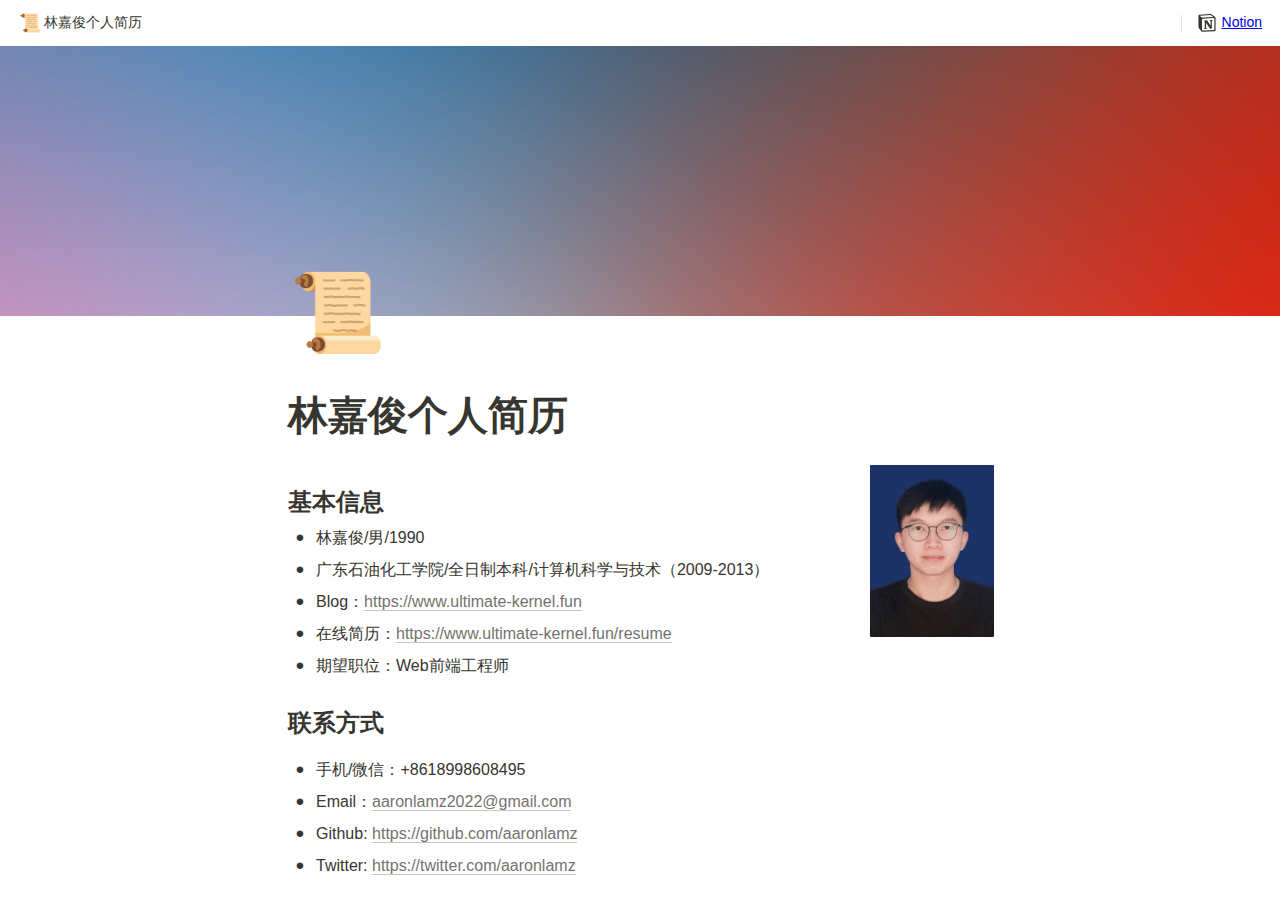
==== src/index.html @ 764b2402 "add notion resume" ====
<html class="notion-html">

<head lang="en">
  <meta charset="utf-8">
  <meta name="viewport"
    content="width=device-width,height=device-height,initial-scale=1,maximum-scale=1,user-scalable=no,viewport-fit=cover">
  <title>林嘉俊个人简历</title>
  <meta name="description"
    content="A new tool that blends your everyday work apps into one. It's the all-in-one workspace for you and your team">
  <script>window.__webStartTime = performance.now()</script>
  <meta name="twitter:card" content="summary_large_image">
  <meta name="twitter:site" content="@NotionHQ">
  <meta name="twitter:title" content="Notion – The all-in-one workspace for your notes, tasks, wikis, and databases.">
  <meta name="twitter:description"
    content="A new tool that blends your everyday work apps into one. It's the all-in-one workspace for you and your team">
  <meta name="twitter:url" content="https://www.notion.so">
  <meta name="twitter:image" content="https://www.notion.so/images/meta/default.png">
  <meta property="og:site_name" content="Notion">
  <meta property="og:type" content="website">
  <meta property="og:url" content="https://www.notion.so">
  <meta property="og:title" content="Notion – The all-in-one workspace for your notes, tasks, wikis, and databases.">
  <meta property="og:description"
    content="A new tool that blends your everyday work apps into one. It's the all-in-one workspace for you and your team">
  <meta property="og:image" content="https://www.notion.so/images/meta/default.png">
  <meta property="og:locale" content="en_US">
  <link rel="shortcut icon" type="image/x-icon"
    href="[data-uri]">
  <link rel="apple-touch-icon" href="/images/logo-ios.png">
  <meta name="apple-mobile-web-app-capable" content="yes">
  <meta name="apple-itunes-app" content="app-id=1232780281">
  <meta name="format-detection" content="telephone=no">
  <meta name="msapplication-tap-highlight" content="no">
  <link href="./asset/style/print.5c792172.css" rel="stylesheet" media="print">
  <!-- <script defer="defer" src="/8059-ad84c727e814ab87d263.js"></script> -->
  <!-- <script defer="defer" src="/app-cf6fb2f12a246e8f688a.js"></script> -->
  <link href="./asset/style/app-3d674b6affab06be6828.css" rel="stylesheet">
  <!-- <script async="" src="https://widget.intercom.io/widget/gpfdrxfd"></script> -->
</head>

<body class="notion-body">
  <script>var parsed, theme = "light", localThemeKey = "theme", themeRecord = localStorage.getItem("theme"); !themeRecord || (parsed = JSON.parse(themeRecord)) && parsed.mode && (theme = parsed.mode), "dark" === theme && document.body.classList.add("dark")</script>
  <style>
    body {
      background: #fff
    }

    body.dark {
      background: #191919
    }

    @keyframes startup-shimmer-animation {
      0% {
        transform: translateX(-100%) translateZ(0)
      }

      100% {
        transform: translateX(100%) translateZ(0)
      }
    }

    @keyframes startup-shimmer-fade-in {
      0% {
        opacity: 0
      }

      100% {
        opacity: 1
      }
    }

    @keyframes startup-spinner-rotate {
      0% {
        transform: rotate(0) translateZ(0)
      }

      100% {
        transform: rotate(360deg) translateZ(0)
      }
    }

    #initial-loading-spinner {
      position: fixed;
      height: 100vh;
      width: 100vw;
      z-index: -1;
      display: none;
      align-items: center;
      justify-content: center;
      opacity: .5
    }

    #initial-loading-spinner svg {
      height: 24px;
      width: 24px;
      animation: startup-spinner-rotate 1s linear infinite;
      transform-origin: center center;
      pointer-events: none
    }

    #skeleton {
      background: #fff;
      position: fixed;
      height: 100vh;
      width: 100vw;
      z-index: -1;
      display: none;
      overflow: hidden
    }

    #initial-loading-spinner.show,
    #skeleton.show {
      display: flex
    }

    body.dark #skeleton {
      background: #191919
    }

    .notion-front-page #skeleton,
    .notion-mobile #skeleton {
      display: none
    }

    #skeleton-sidebar {
      background-color: #fbfbfa;
      box-shadow: inset -1px 0 0 0 rgba(0, 0, 0, .025);
      display: flex;
      width: 240px;
      flex-direction: column;
      padding: 12px 14px;
      overflow: hidden
    }

    body.dark #skeleton-sidebar {
      background-color: #202020;
      box-shadow: inset -1px 0 0 0 rgba(255, 255, 255, .05)
    }

    #skeleton.isElectron #skeleton-sidebar {
      padding-top: 46px
    }

    #skeleton .row {
      display: flex;
      margin-bottom: 8px;
      align-items: center
    }

    #skeleton .row.fadein {
      animation: 1s ease-in 0s 1 normal both running startup-shimmer-fade-in
    }

    #skeleton .chevron {
      width: 12px;
      height: 12px;
      display: block;
      margin-right: 4px;
      fill: rgba(227, 226, 224, .5)
    }

    body.dark #skeleton .chevron {
      fill: #2f2f2f
    }

    .startup-shimmer {
      background: rgba(227, 226, 224, .5);
      overflow: hidden;
      position: relative
    }

    body.dark .startup-shimmer {
      background: #2f2f2f
    }

    .startup-shimmer::before {
      content: "";
      position: absolute;
      height: 100%;
      width: 100%;
      z-index: 1;
      animation: 1s linear infinite startup-shimmer-animation;
      background: linear-gradient(90deg, transparent 0, rgba(255, 255, 255, .4) 50%, transparent 100%)
    }

    body.dark .startup-shimmer::before {
      background: linear-gradient(90deg, transparent 0, rgba(86, 86, 86, .4) 50%, transparent 100%)
    }

    #skeleton .icon {
      width: 20px;
      height: 20px;
      border-radius: 4px
    }

    #skeleton .text {
      height: 10px;
      border-radius: 10px
    }

    #skeleton .draggable {
      -webkit-app-region: drag;
      position: absolute;
      top: 0;
      left: 0;
      width: 100%;
      height: 36px;
      display: none
    }

    #skeleton.isElectron .draggable {
      display: block
    }
  </style>
  <script>(t => {function e(e) {e = t.localStorage && t.localStorage.getItem(e), e = e && JSON.parse(e); if (e && e.value) return e.value} var i = document.getElementById("skeleton"), d = document.getElementById("skeleton-sidebar"), n = document.getElementById("initial-loading-spinner"), o = e("LRU:KeyValueStore2:sidebar"), a = e("LRU:KeyValueStore2:current-user-id"), l = "undefined" != typeof global || t.__isElectron, r = /ReactNative|MobileNative|Android|iPad|iPhone|iPod|Windows Phone/.test(navigator.userAgent); !i || void 0 === a || r || l ? n && n.classList.add("show") : (i.classList.add("show"), d && o && (!1 === o.expanded && d.remove(), 0 < o.width && (d.style.width = String(o.width) + "px")))})(window)</script>
  <style id="scroll-properties"></style>
  <div id="notion-app">
    <div class="notion-app-inner notion-light-theme"
      style="color: rgb(55, 53, 47); fill: currentcolor; line-height: 1.5; font-family: ui-sans-serif, -apple-system, BlinkMacSystemFont, &quot;Segoe UI&quot;, Helvetica, &quot;Apple Color Emoji&quot;, Arial, sans-serif, &quot;Segoe UI Emoji&quot;, &quot;Segoe UI Symbol&quot;; -webkit-font-smoothing: auto; background-color: white;">
      <div style="height: 100%;">
        <div class="notion-cursor-listener"
          style="width: 100vw; height: 100%; position: relative; display: flex; flex: 1 1 0%; background: white; cursor: text;">
          <div class="" style="display: flex; flex-direction: column; width: 100%; overflow: hidden;">
            <header style="max-width: 100vw; z-index: 100; background: white; user-select: none;">
              <div class="notion-topbar"
                style="width: 100%; max-width: 100vw; height: 45px; opacity: 1; transition: opacity 700ms ease 0s, color 700ms ease 0s; position: relative;">
                <div
                  style="display: flex; justify-content: space-between; align-items: center; overflow: hidden; height: 100%; padding-left: 12px; padding-right: 10px;">
                  <div class="notranslate shadow-cursor-breadcrumb"
                    style="display: flex; align-items: center; line-height: 1.2; font-size: 14px; height: 100%; flex-grow: 0; margin-right: 8px; min-width: 0px;">
                    <div role="button" tabindex="0"
                      style="user-select: none; transition: background 20ms ease-in 0s; cursor: pointer; display: inline-flex; align-items: center; flex-shrink: 1; white-space: nowrap; height: 24px; border-radius: 4px; font-size: 14px; line-height: 1.2; min-width: 0px; padding-left: 6px; padding-right: 6px; color: rgb(55, 53, 47);">
                      <div class="notion-record-icon notranslate"
                        style="display: flex; align-items: center; justify-content: center; height: 20px; width: 20px; border-radius: 0.25em; flex-shrink: 0; margin-right: 6px;">
                        <div
                          style="display: flex; align-items: center; justify-content: center; height: 20px; width: 20px;">
                          <div
                            style="height: 18px; width: 18px; font-size: 18px; line-height: 1; margin-left: 0px; color: black;">
                            <span role="img" aria-label="📜"
                              style="font-family: &quot;Apple Color Emoji&quot;, &quot;Segoe UI Emoji&quot;, NotoColorEmoji, &quot;Noto Color Emoji&quot;, &quot;Segoe UI Symbol&quot;, &quot;Android Emoji&quot;, EmojiSymbols; line-height: 1em; white-space: nowrap;">📜</span>
                          </div>
                        </div>
                      </div>
                      <div class="notranslate"
                        style="white-space: nowrap; overflow: hidden; text-overflow: ellipsis; max-width: 240px;">
                        林嘉俊个人简历</div>
                    </div>
                  </div>
                  <div style="flex-grow: 1; flex-shrink: 1;"></div>
                  <!-- <div role="button" tabindex="0"
                    style="user-select: none; transition: background 20ms ease-in 0s; cursor: pointer; display: inline-flex; align-items: center; flex-shrink: 0; white-space: nowrap; height: 28px; border-radius: 4px; font-size: 14px; line-height: 1.2; min-width: 0px; padding-left: 8px; padding-right: 8px; color: rgb(55, 53, 47);">
                    <svg viewBox="0 0 16 16" class="search"
                      style="width: 14px; height: 14px; display: block; fill: inherit; flex-shrink: 0; backface-visibility: hidden; margin-right: 6px;">
                      <path
                        d="M.281 6.438c0-.875.164-1.696.492-2.461a6.484 6.484 0 011.375-2.032A6.237 6.237 0 016.64.078 6.2 6.2 0 019.11.57c.77.328 1.447.787 2.03 1.375a6.374 6.374 0 011.368 2.032c.333.765.5 1.586.5 2.46 0 .688-.107 1.342-.32 1.961a6.28 6.28 0 01-.868 1.696l3.563 3.578c.11.104.19.226.242.367.057.14.086.29.086.445 0 .22-.05.417-.149.594a1.122 1.122 0 01-1 .57c-.156 0-.307-.028-.453-.086a1.058 1.058 0 01-.382-.25l-3.586-3.585c-.5.333-1.047.596-1.641.789a6.089 6.089 0 01-1.86.28 6.237 6.237 0 01-2.468-.491 6.4 6.4 0 01-2.024-1.367A6.509 6.509 0 01.773 8.913a6.256 6.256 0 01-.492-2.476zm1.664 0c0 .65.12 1.26.36 1.828a4.775 4.775 0 001.015 1.5c.433.427.933.763 1.5 1.007a4.548 4.548 0 001.82.368c.652 0 1.261-.123 1.829-.368a4.747 4.747 0 002.508-2.507 4.567 4.567 0 00.367-1.829c0-.645-.123-1.252-.367-1.82a4.776 4.776 0 00-1.016-1.5A4.578 4.578 0 008.469 2.11a4.567 4.567 0 00-1.828-.367c-.646 0-1.253.123-1.82.367a4.667 4.667 0 00-1.5 1.008c-.433.432-.772.932-1.016 1.5a4.633 4.633 0 00-.36 1.82z">
                      </path>
                    </svg>Search</div>
                  <div role="button" tabindex="0"
                    style="user-select: none; transition: background 20ms ease-in 0s; cursor: pointer; display: inline-flex; align-items: center; flex-shrink: 0; white-space: nowrap; height: 28px; border-radius: 4px; font-size: 14px; line-height: 1.2; min-width: 0px; padding-left: 8px; padding-right: 8px; color: rgb(55, 53, 47);">
                    Duplicate</div> -->
                  <!-- <div role="button" tabindex="0" aria-label="More actions"
                    style="user-select: none; transition: background 20ms ease-in 0s; cursor: pointer; display: flex; align-items: center; justify-content: center; width: 32px; height: 28px; border-radius: 3px;">
                    <svg viewBox="0 0 13 3" class="dots"
                      style="width: 18px; height: 18px; display: block; fill: inherit; flex-shrink: 0; backface-visibility: hidden;">
                      <g>
                        <path d="M3,1.5A1.5,1.5,0,1,1,1.5,0,1.5,1.5,0,0,1,3,1.5Z"></path>
                        <path d="M8,1.5A1.5,1.5,0,1,1,6.5,0,1.5,1.5,0,0,1,8,1.5Z"></path>
                        <path d="M13,1.5A1.5,1.5,0,1,1,11.5,0,1.5,1.5,0,0,1,13,1.5Z"></path>
                      </g>
                    </svg></div> -->
                  <div
                    style="flex: 0 0 auto; width: 1px; height: 16px; margin-left: 8px; margin-right: 8px; background: rgba(55, 53, 47, 0.16);">
                  </div>
                  <div role="button" tabindex="0"
                    style="user-select: none; transition: background 20ms ease-in 0s; cursor: pointer; display: inline-flex; align-items: center; flex-shrink: 0; white-space: nowrap; height: 28px; border-radius: 4px; font-size: 14px; line-height: 1.2; min-width: 0px; padding-left: 8px; padding-right: 8px; color: rgb(55, 53, 47);">
                    <svg viewBox="0 0 120 126" class="notionLogo"
                      style="width: 18px; height: 18px; display: block; fill: inherit; flex-shrink: 0; backface-visibility: hidden; margin-right: 6px;">
                      <path
                        d="M 20.6927 21.9315C 24.5836 25.0924 26.0432 24.8512 33.3492 24.3638L 102.228 20.2279C 103.689 20.2279 102.474 18.7705 101.987 18.5283L 90.5477 10.2586C 88.3558 8.55699 85.4356 6.60818 79.8387 7.09563L 13.1433 11.9602C 10.711 12.2014 10.2251 13.4175 11.1939 14.3924L 20.6927 21.9315ZM 24.8281 37.9835L 24.8281 110.456C 24.8281 114.351 26.7745 115.808 31.1553 115.567L 106.853 111.187C 111.236 110.946 111.724 108.267 111.724 105.103L 111.724 33.1169C 111.724 29.958 110.509 28.2544 107.826 28.4976L 28.721 33.1169C 25.8018 33.3622 24.8281 34.8225 24.8281 37.9835ZM 99.5567 41.8711C 100.042 44.0622 99.5567 46.2512 97.3618 46.4974L 93.7143 47.2241L 93.7143 100.728C 90.5477 102.43 87.6275 103.403 85.1942 103.403C 81.2983 103.403 80.3226 102.186 77.4044 98.54L 53.5471 61.087L 53.5471 97.3239L 61.0964 99.0275C 61.0964 99.0275 61.0964 103.403 55.0057 103.403L 38.2148 104.377C 37.727 103.403 38.2148 100.973 39.9179 100.486L 44.2996 99.2717L 44.2996 51.36L 38.2158 50.8725C 37.728 48.6815 38.9431 45.5225 42.3532 45.2773L 60.3661 44.0631L 85.1942 82.0036L 85.1942 48.4402L 78.864 47.7136C 78.3781 45.0351 80.3226 43.0902 82.7569 42.849L 99.5567 41.8711ZM 7.5434 5.39404L 76.9175 0.285276C 85.4366 -0.445402 87.6285 0.0440428 92.983 3.93368L 115.128 19.4982C 118.782 22.1747 120 22.9034 120 25.8211L 120 111.187C 120 116.537 118.051 119.701 111.237 120.185L 30.6734 125.05C 25.5584 125.294 23.124 124.565 20.4453 121.158L 4.13735 99.9994C 1.21516 96.1048 0 93.191 0 89.7819L 0 13.903C 0 9.5279 1.94945 5.8785 7.5434 5.39404Z">
                      </path>
                    </svg>
                    <a href="https://www.notion.so/" target="_blank"> Notion</a>
                  </div>
                </div>
              </div>
              <div style="width: calc(100% - 0px); user-select: none;"></div>
            </header>
            <main class="notion-frame"
              style="flex-grow: 0; flex-shrink: 1; display: flex; flex-direction: column; background: white; z-index: 1; height: calc(100vh - 45px); max-height: 100%; position: relative; width:100%; max-width: 1440px; transition-property: width; transition-duration: 270ms; transition-timing-function: ease;">
              <div class="notion-scroller vertical"
                style="display: flex; flex-direction: column; z-index: 1; flex-grow: 1; position: relative; align-items: center; margin-right: 0px; margin-bottom: 0px; overflow: hidden auto;">
                <div style="position: absolute; top: 0px; left: 0px;">
                  <div></div>
                </div>
                <div class="whenContentEditable" data-content-editable-root="true"
                  style="caret-color: rgb(55, 53, 47); width: 100%; display: flex; flex-direction: column; position: relative; align-items: center; flex-grow: 1; --whenContentEditable--WebkitUserModify: read-write-plaintext-only;">
                  <span style="height: 1px; width: 1px;"></span>
                  <div contenteditable="false" class="pseudoSelection" data-content-editable-void="true"
                    style="user-select: none; --pseudoSelection--background: transparent; width: 100%; display: flex; flex-direction: column; align-items: center; flex-shrink: 0; flex-grow: 0; z-index: 2;">
                    <div
                      style="position: relative; width: 100%; display: flex; flex-direction: column; align-items: center; height: 30vh; cursor: default;">
                      <div style="width: 100%; cursor: inherit;">
                        <div style="display: grid; width: 100%; height: 30vh;">
                          <div style="grid-area: 1 / 1 / auto / auto; width: 100%; height: 100%;"><img
                              src="./asset/images/gradients_10.jpg" referrerpolicy="same-origin"
                              style="display: block; object-fit: cover; border-radius: 0px; width: 100%; height: 30vh; opacity: 1; object-position: center 60.52%;">
                          </div>
                        </div>
                      </div>
                      <div aria-hidden="true"
                        style="background: rgba(0, 0, 0, 0.4); border-radius: 3px; color: white; font-size: 12px; font-family: ui-sans-serif, -apple-system, BlinkMacSystemFont, &quot;Segoe UI&quot;, Helvetica, &quot;Apple Color Emoji&quot;, Arial, sans-serif, &quot;Segoe UI Emoji&quot;, &quot;Segoe UI Symbol&quot;; width: 180px; left: calc(50% - 90px); padding: 0.3em 1.5em; pointer-events: none; position: absolute; top: calc(50% - 10px); text-align: center; opacity: 0;">
                        Drag image to reposition</div>
                    </div>
                  </div>
                  <div style="width: 100%; display: flex; justify-content: center; z-index: 3; flex-shrink: 0;">
                    <div style="max-width: 100%; min-width: 0px; width: 900px;">
                      <div
                        style="width: 100%; display: flex; flex-direction: column; align-items: center; flex-shrink: 0; flex-grow: 0;">
                        <div
                          style="max-width: 100%; padding-left: calc(96px + env(safe-area-inset-left)); width: 100%;">
                          <div contenteditable="false" class="pseudoSelection" data-content-editable-void="true"
                            style="user-select: none; --pseudoSelection--background: transparent; pointer-events: none;">
                            <div class="notion-record-icon notranslate"
                              style="display: flex; align-items: center; justify-content: center; height: 78px; width: 78px; border-radius: 0.25em; flex-shrink: 0; position: relative; z-index: 1; margin-left: 3px; margin-bottom: 0px; margin-top: -42px; pointer-events: auto;">
                              <div aria-label="📜 Page icon" role="img"
                                style="display: flex; align-items: center; justify-content: center; height: 78px; width: 78px;">
                                <div
                                  style="height: 78px; width: 78px; font-size: 78px; line-height: 1; margin-left: 0px; color: black;">
                                  <span role="img" aria-label="📜"
                                    style="font-family: &quot;Apple Color Emoji&quot;, &quot;Segoe UI Emoji&quot;, NotoColorEmoji, &quot;Noto Color Emoji&quot;, &quot;Segoe UI Symbol&quot;, &quot;Android Emoji&quot;, EmojiSymbols; line-height: 1em; white-space: nowrap;">📜</span>
                                </div>
                              </div>
                            </div>
                            <div class="notion-page-controls"
                              style="display: flex; justify-content: flex-start; flex-wrap: wrap; margin-top: 8px; margin-bottom: 4px; margin-left: -1px; color: rgba(55, 53, 47, 0.5); font-family: ui-sans-serif, -apple-system, BlinkMacSystemFont, &quot;Segoe UI&quot;, Helvetica, &quot;Apple Color Emoji&quot;, Arial, sans-serif, &quot;Segoe UI Emoji&quot;, &quot;Segoe UI Symbol&quot;; height: 24px; pointer-events: auto;">
                            </div>
                          </div>
                          <div style="padding-right: calc(96px + env(safe-area-inset-right));">
                            <div>
                              <div data-block-id="6e8c90db-dacb-490f-a723-4e24e9cf0568"
                                class="notion-selectable notion-page-block"
                                style="color: rgb(55, 53, 47); font-weight: 700; line-height: 1.2; font-size: 40px; font-family: ui-sans-serif, -apple-system, BlinkMacSystemFont, &quot;Segoe UI&quot;, Helvetica, &quot;Apple Color Emoji&quot;, Arial, sans-serif, &quot;Segoe UI Emoji&quot;, &quot;Segoe UI Symbol&quot;; cursor: text; display: flex; align-items: center;">
                                <h1 spellcheck="true" placeholder="Untitled" data-content-editable-leaf="true"
                                  contenteditable="false"
                                  style="max-width: 100%; width: 100%; white-space: normal; word-break: break-word; caret-color: rgb(55, 53, 47); padding: 3px 2px; font-size: 1em; font-weight: inherit; margin: 0px;">
                                  林嘉俊个人简历</h1>
                              </div>
                              <div style="margin-left: 4px;"></div>
                            </div>
                          </div>
                        </div>
                      </div>
                      <div
                        style="width: 100%; display: flex; flex-direction: column; align-items: center; flex-shrink: 0; flex-grow: 0;">
                        <div contenteditable="false" data-content-editable-void="true"
                          style="padding-left: calc(96px + env(safe-area-inset-left)); padding-right: calc(96px + env(safe-area-inset-right)); max-width: 100%; width: 100%;">
                        </div>
                      </div>
                    </div>
                  </div>
                  <div style="display: flex; width: 100%; justify-content: center; padding-top: 5px;">
                    <div style="max-width: 100%; min-width: 0px; width: 900px;">
                      <div class="notion-page-content"
                        style="flex-shrink: 0; flex-grow: 1; max-width: 100%; display: flex; align-items: flex-start; flex-direction: column; font-size: 16px; line-height: 1.5; width: 100%; z-index: 4; padding-bottom: 30vh; padding-left: calc(96px + env(safe-area-inset-left)); padding-right: calc(96px + env(safe-area-inset-right));">
                        <div data-block-id="800f2b4b-12b0-4209-8a54-2fbe6b4a4d21"
                          class="notion-selectable notion-column_list-block"
                          style="width: 100%; max-width: 1248px; align-self: center; margin-top: 2px; margin-bottom: 1px;">
                          <div style="display: flex;">
                            <div
                              style="padding-top: 12px; padding-bottom: 12px; flex-grow: 0; flex-shrink: 0; width: calc((100% - 46px) * 0.8125);">
                              <div data-block-id="7463eec4-9dc8-4e20-a935-6b1c5c9c53c8"
                                class="notion-selectable notion-column-block"
                                style="display: flex; flex-direction: column;">
                                <div data-block-id="f7d04b72-ec75-43aa-9820-e018f0885564"
                                  class="notion-selectable notion-sub_header-block"
                                  style="width: 100%; max-width: 100%; margin-top: 1.4em; margin-bottom: 1px;">
                                  <div style="display: flex; width: 100%; color: inherit; fill: inherit;">
                                    <h3 spellcheck="true" placeholder="Heading 2" data-content-editable-leaf="true"
                                      contenteditable="false"
                                      style="max-width: 100%; width: 100%; white-space: normal; word-break: break-word; caret-color: rgb(55, 53, 47); padding: 3px 2px; font-family: ui-sans-serif, -apple-system, BlinkMacSystemFont, &quot;Segoe UI&quot;, Helvetica, &quot;Apple Color Emoji&quot;, Arial, sans-serif, &quot;Segoe UI Emoji&quot;, &quot;Segoe UI Symbol&quot;; font-weight: 600; font-size: 1.5em; line-height: 1.3; margin: 0px;">
                                      基本信息</h3>
                                  </div>
                                </div>
                                <div data-block-id="c845aa26-d05e-48e2-a499-6e1816a30526"
                                  class="notion-selectable notion-bulleted_list-block"
                                  style="width: 100%; max-width: 100%; margin-top: 1px; margin-bottom: 1px;">
                                  <div
                                    style="display: flex; align-items: flex-start; width: 100%; padding-left: 2px; color: inherit; fill: inherit;">
                                    <div contenteditable="false" class="pseudoSelection"
                                      data-content-editable-void="true" data-text-edit-side="start"
                                      style="user-select: none; --pseudoSelection--background: transparent; margin-right: 2px; width: 24px; display: flex; align-items: center; justify-content: center; flex-grow: 0; flex-shrink: 0; min-height: calc(1.5em + 3px + 3px);">
                                      <div class="pseudoBefore"
                                        style="font-size: 1.5em; line-height: 1; margin-bottom: 0px; --pseudoBefore--fontFamily: Arial; --pseudoBefore--content: &quot;•&quot;;">
                                      </div>
                                    </div>
                                    <div style="flex: 1 1 0px; min-width: 1px; display: flex; flex-direction: column;">
                                      <div style="display: flex;">
                                        <div spellcheck="true" placeholder="List" data-content-editable-leaf="true"
                                          contenteditable="false"
                                          style="max-width: 100%; width: 100%; white-space: normal; word-break: break-word; caret-color: rgb(55, 53, 47); padding: 3px 2px; text-align: left;">
                                          林嘉俊/男/1990</div>
                                      </div>
                                    </div>
                                  </div>
                                </div>
                                <div data-block-id="b96c8d6a-3871-4e35-aef6-3d9a24ff367a"
                                  class="notion-selectable notion-bulleted_list-block"
                                  style="width: 100%; max-width: 100%; margin-top: 1px; margin-bottom: 1px;">
                                  <div
                                    style="display: flex; align-items: flex-start; width: 100%; padding-left: 2px; color: inherit; fill: inherit;">
                                    <div contenteditable="false" class="pseudoSelection"
                                      data-content-editable-void="true" data-text-edit-side="start"
                                      style="user-select: none; --pseudoSelection--background: transparent; margin-right: 2px; width: 24px; display: flex; align-items: center; justify-content: center; flex-grow: 0; flex-shrink: 0; min-height: calc(1.5em + 3px + 3px);">
                                      <div class="pseudoBefore"
                                        style="font-size: 1.5em; line-height: 1; margin-bottom: 0px; --pseudoBefore--fontFamily: Arial; --pseudoBefore--content: &quot;•&quot;;">
                                      </div>
                                    </div>
                                    <div style="flex: 1 1 0px; min-width: 1px; display: flex; flex-direction: column;">
                                      <div style="display: flex;">
                                        <div spellcheck="true" placeholder="List" data-content-editable-leaf="true"
                                          contenteditable="false"
                                          style="max-width: 100%; width: 100%; white-space: normal; word-break: break-word; caret-color: rgb(55, 53, 47); padding: 3px 2px; text-align: left;">
                                          广东石油化工学院/全日制本科/计算机科学与技术（2009-2013）</div>
                                      </div>
                                    </div>
                                  </div>
                                </div>
                                <div data-block-id="709f8db4-5d0e-43d9-aa20-899dbb67bb2a"
                                  class="notion-selectable notion-bulleted_list-block"
                                  style="width: 100%; max-width: 100%; margin-top: 1px; margin-bottom: 1px;">
                                  <div
                                    style="display: flex; align-items: flex-start; width: 100%; padding-left: 2px; color: inherit; fill: inherit;">
                                    <div contenteditable="false" class="pseudoSelection"
                                      data-content-editable-void="true" data-text-edit-side="start"
                                      style="user-select: none; --pseudoSelection--background: transparent; margin-right: 2px; width: 24px; display: flex; align-items: center; justify-content: center; flex-grow: 0; flex-shrink: 0; min-height: calc(1.5em + 3px + 3px);">
                                      <div class="pseudoBefore"
                                        style="font-size: 1.5em; line-height: 1; margin-bottom: 0px; --pseudoBefore--fontFamily: Arial; --pseudoBefore--content: &quot;•&quot;;">
                                      </div>
                                    </div>
                                    <div style="flex: 1 1 0px; min-width: 1px; display: flex; flex-direction: column;">
                                      <div style="display: flex;">
                                        <div spellcheck="true" placeholder="List" data-content-editable-leaf="true"
                                          contenteditable="false"
                                          style="max-width: 100%; width: 100%; white-space: normal; word-break: break-word; caret-color: rgb(55, 53, 47); padding: 3px 2px; text-align: left;">
                                          Blog：<a href="https://www.ultimate-kernel.fun/"
                                            style="cursor:pointer;color:inherit;word-wrap:break-word;text-decoration:inherit"
                                            class="notion-link-token notion-focusable-token notion-enable-hover"
                                            rel="noopener noreferrer" data-token-index="1" tabindex="0"><span
                                              style="border-bottom:0.05em solid;border-color:rgba(55,53,47,0.4);opacity:0.7"
                                              class="link-annotation-709f8db4-5d0e-43d9-aa20-899dbb67bb2a--307686421">https://www.ultimate-kernel.fun</span></a>
                                        </div>
                                      </div>
                                    </div>
                                  </div>
                                </div>
                                <div data-block-id="c574bce6-1538-41fb-a14d-399402f743c9"
                                  class="notion-selectable notion-bulleted_list-block"
                                  style="width: 100%; max-width: 100%; margin-top: 1px; margin-bottom: 1px;">
                                  <div
                                    style="display: flex; align-items: flex-start; width: 100%; padding-left: 2px; color: inherit; fill: inherit;">
                                    <div contenteditable="false" class="pseudoSelection"
                                      data-content-editable-void="true" data-text-edit-side="start"
                                      style="user-select: none; --pseudoSelection--background: transparent; margin-right: 2px; width: 24px; display: flex; align-items: center; justify-content: center; flex-grow: 0; flex-shrink: 0; min-height: calc(1.5em + 3px + 3px);">
                                      <div class="pseudoBefore"
                                        style="font-size: 1.5em; line-height: 1; margin-bottom: 0px; --pseudoBefore--fontFamily: Arial; --pseudoBefore--content: &quot;•&quot;;">
                                      </div>
                                    </div>
                                    <div style="flex: 1 1 0px; min-width: 1px; display: flex; flex-direction: column;">
                                      <div style="display: flex;">
                                        <div spellcheck="true" placeholder="List" data-content-editable-leaf="true"
                                          contenteditable="false"
                                          style="max-width: 100%; width: 100%; white-space: normal; word-break: break-word; caret-color: rgb(55, 53, 47); padding: 3px 2px; text-align: left;">
                                          在线简历：<a href="https://www.ultimate-kernel.fun/resume"
                                            style="cursor:pointer;color:inherit;word-wrap:break-word;text-decoration:inherit"
                                            class="notion-link-token notion-focusable-token notion-enable-hover"
                                            rel="noopener noreferrer" data-token-index="1" tabindex="0"><span
                                              style="border-bottom:0.05em solid;border-color:rgba(55,53,47,0.4);opacity:0.7"
                                              class="link-annotation-c574bce6-1538-41fb-a14d-399402f743c9--1191903272">https://www.ultimate-kernel.fun/resume</span></a>
                                        </div>
                                      </div>
                                    </div>
                                  </div>
                                </div>
                                <div data-block-id="d08b549e-9c9f-44a5-9029-ff6c483ef980"
                                  class="notion-selectable notion-bulleted_list-block"
                                  style="width: 100%; max-width: 100%; margin-top: 1px; margin-bottom: 1px;">
                                  <div
                                    style="display: flex; align-items: flex-start; width: 100%; padding-left: 2px; color: inherit; fill: inherit;">
                                    <div contenteditable="false" class="pseudoSelection"
                                      data-content-editable-void="true" data-text-edit-side="start"
                                      style="user-select: none; --pseudoSelection--background: transparent; margin-right: 2px; width: 24px; display: flex; align-items: center; justify-content: center; flex-grow: 0; flex-shrink: 0; min-height: calc(1.5em + 3px + 3px);">
                                      <div class="pseudoBefore"
                                        style="font-size: 1.5em; line-height: 1; margin-bottom: 0px; --pseudoBefore--fontFamily: Arial; --pseudoBefore--content: &quot;•&quot;;">
                                      </div>
                                    </div>
                                    <div style="flex: 1 1 0px; min-width: 1px; display: flex; flex-direction: column;">
                                      <div style="display: flex;">
                                        <div spellcheck="true" placeholder="List" data-content-editable-leaf="true"
                                          contenteditable="false"
                                          style="max-width: 100%; width: 100%; white-space: normal; word-break: break-word; caret-color: rgb(55, 53, 47); padding: 3px 2px; text-align: left;">
                                          期望职位：Web前端工程师</div>
                                      </div>
                                    </div>
                                  </div>
                                </div>
                                <div data-block-id="0bd64a35-8405-44f3-8104-b93bd38328b1"
                                  class="notion-selectable notion-sub_header-block"
                                  style="width: 100%; max-width: 100%; margin-top: 1.4em; margin-bottom: 0px;">
                                  <div style="display: flex; width: 100%; color: inherit; fill: inherit;">
                                    <h3 spellcheck="true" placeholder="Heading 2" data-content-editable-leaf="true"
                                      contenteditable="false"
                                      style="max-width: 100%; width: 100%; white-space: normal; word-break: break-word; caret-color: rgb(55, 53, 47); padding: 3px 2px; font-family: ui-sans-serif, -apple-system, BlinkMacSystemFont, &quot;Segoe UI&quot;, Helvetica, &quot;Apple Color Emoji&quot;, Arial, sans-serif, &quot;Segoe UI Emoji&quot;, &quot;Segoe UI Symbol&quot;; font-weight: 600; font-size: 1.5em; line-height: 1.3; margin: 0px;">
                                      联系方式</h3>
                                  </div>
                                </div>
                              </div>
                            </div>
                            <div
                              style="position: relative; width: 46px; flex-grow: 0; flex-shrink: 0; transition: opacity 200ms ease-out 0s; opacity: 0;">
                            </div>
                            <div
                              style="padding-top: 12px; padding-bottom: 12px; flex-grow: 0; flex-shrink: 0; width: calc((100% - 46px) * 0.1875);">
                              <div data-block-id="d05b6228-38d1-46c3-a258-9b4dca5fbc28"
                                class="notion-selectable notion-column-block"
                                style="display: flex; flex-direction: column;">
                                <div data-block-id="75d0245f-6358-4066-82a6-d2833b421d39"
                                  class="notion-selectable notion-image-block"
                                  style="width: 132px; max-width: 100%; align-self: flex-start; margin-top: 4px; margin-bottom: 0px;">
                                  <div contenteditable="false" data-content-editable-void="true" role="figure"
                                    aria-labelledby="id_9">
                                    <div style="display: flex;">
                                      <div class="notion-cursor-default"
                                        style="position: relative; overflow: hidden; flex-grow: 1;">
                                        <div style="position: relative;">
                                          <div>
                                            <div style="height: 100%; width: 100%;"><img
                                                src="./asset/images/IMG_5051.jpg"
                                                referrerpolicy="same-origin"
                                                style="display: block; object-fit: cover; border-radius: 1px; pointer-events: auto; width: 100%;">
                                            </div>
                                          </div>
                                        </div>
                                        <div
                                          style="position: absolute; top: 4px; right: 4px; border-radius: 3px; color: white; fill: white; font-size: 11.5px; background: rgba(0, 0, 0, 0.6); display: flex; white-space: nowrap; height: 26px; max-width: calc(100% - 16px); overflow: hidden; pointer-events: none; opacity: 0; transition: opacity 300ms ease-in 0s; font-family: ui-sans-serif, -apple-system, BlinkMacSystemFont, &quot;Segoe UI&quot;, Helvetica, &quot;Apple Color Emoji&quot;, Arial, sans-serif, &quot;Segoe UI Emoji&quot;, &quot;Segoe UI Symbol&quot;; z-index: 2;">
                                          <div role="button" tabindex="0"
                                            style="user-select: none; transition: opacity 200ms ease-in 0s; cursor: pointer; display: flex; align-items: center; justify-content: center; flex-shrink: 0; width: 24px; height: 24px; border-radius: 3px; fill: rgba(55, 53, 47, 0.45);">
                                            <svg viewBox="0 0 13 3" class="dots"
                                              style="width: 14px; height: 14px; display: block; fill: white; flex-shrink: 0; backface-visibility: hidden;">
                                              <g>
                                                <path d="M3,1.5A1.5,1.5,0,1,1,1.5,0,1.5,1.5,0,0,1,3,1.5Z"></path>
                                                <path d="M8,1.5A1.5,1.5,0,1,1,6.5,0,1.5,1.5,0,0,1,8,1.5Z"></path>
                                                <path d="M13,1.5A1.5,1.5,0,1,1,11.5,0,1.5,1.5,0,0,1,13,1.5Z"></path>
                                              </g>
                                            </svg></div>
                                        </div>
                                      </div>
                                    </div>
                                  </div>
                                </div>
                              </div>
                            </div>
                          </div>
                        </div>
                        <div data-block-id="8c9a9534-8780-49a1-84db-3dcd6ebf408c"
                          class="notion-selectable notion-bulleted_list-block"
                          style="width: 100%; max-width: 1248px; margin-top: 1px; margin-bottom: 1px;">
                          <div
                            style="display: flex; align-items: flex-start; width: 100%; padding-left: 2px; color: inherit; fill: inherit;">
                            <div contenteditable="false" class="pseudoSelection" data-content-editable-void="true"
                              data-text-edit-side="start"
                              style="user-select: none; --pseudoSelection--background: transparent; margin-right: 2px; width: 24px; display: flex; align-items: center; justify-content: center; flex-grow: 0; flex-shrink: 0; min-height: calc(1.5em + 3px + 3px);">
                              <div class="pseudoBefore"
                                style="font-size: 1.5em; line-height: 1; margin-bottom: 0px; --pseudoBefore--fontFamily: Arial; --pseudoBefore--content: &quot;•&quot;;">
                              </div>
                            </div>
                            <div style="flex: 1 1 0px; min-width: 1px; display: flex; flex-direction: column;">
                              <div style="display: flex;">
                                <div spellcheck="true" placeholder="List" data-content-editable-leaf="true"
                                  contenteditable="false"
                                  style="max-width: 100%; width: 100%; white-space: normal; word-break: break-word; caret-color: rgb(55, 53, 47); padding: 3px 2px; text-align: left;">
                                  手机/微信：+8618998608495</div>
                              </div>
                            </div>
                          </div>
                        </div>
                        <div data-block-id="a66b3f56-f377-49b5-907b-3200bd17d3e9"
                          class="notion-selectable notion-bulleted_list-block"
                          style="width: 100%; max-width: 1248px; margin-top: 1px; margin-bottom: 1px;">
                          <div
                            style="display: flex; align-items: flex-start; width: 100%; padding-left: 2px; color: inherit; fill: inherit;">
                            <div contenteditable="false" class="pseudoSelection" data-content-editable-void="true"
                              data-text-edit-side="start"
                              style="user-select: none; --pseudoSelection--background: transparent; margin-right: 2px; width: 24px; display: flex; align-items: center; justify-content: center; flex-grow: 0; flex-shrink: 0; min-height: calc(1.5em + 3px + 3px);">
                              <div class="pseudoBefore"
                                style="font-size: 1.5em; line-height: 1; margin-bottom: 0px; --pseudoBefore--fontFamily: Arial; --pseudoBefore--content: &quot;•&quot;;">
                              </div>
                            </div>
                            <div style="flex: 1 1 0px; min-width: 1px; display: flex; flex-direction: column;">
                              <div style="display: flex;">
                                <div spellcheck="true" placeholder="List" data-content-editable-leaf="true"
                                  contenteditable="false"
                                  style="max-width: 100%; width: 100%; white-space: normal; word-break: break-word; caret-color: rgb(55, 53, 47); padding: 3px 2px; text-align: left;">
                                  Email：<a href="mailto:aaronlamz2022@gmail.com"
                                    style="cursor:pointer;color:inherit;word-wrap:break-word;text-decoration:inherit"
                                    class="notion-link-token notion-focusable-token notion-enable-hover"
                                    rel="noopener noreferrer" data-token-index="1" tabindex="0"><span
                                      style="border-bottom:0.05em solid;border-color:rgba(55,53,47,0.4);opacity:0.7"
                                      class="link-annotation-a66b3f56-f377-49b5-907b-3200bd17d3e9-612390458">aaronlamz2022@gmail.com</span></a>
                                </div>
                              </div>
                            </div>
                          </div>
                        </div>
                        <div data-block-id="45f455d1-24b1-4d6b-9a1c-2dd537413cdc"
                          class="notion-selectable notion-bulleted_list-block"
                          style="width: 100%; max-width: 1248px; margin-top: 1px; margin-bottom: 1px;">
                          <div
                            style="display: flex; align-items: flex-start; width: 100%; padding-left: 2px; color: inherit; fill: inherit;">
                            <div contenteditable="false" class="pseudoSelection" data-content-editable-void="true"
                              data-text-edit-side="start"
                              style="user-select: none; --pseudoSelection--background: transparent; margin-right: 2px; width: 24px; display: flex; align-items: center; justify-content: center; flex-grow: 0; flex-shrink: 0; min-height: calc(1.5em + 3px + 3px);">
                              <div class="pseudoBefore"
                                style="font-size: 1.5em; line-height: 1; margin-bottom: 0px; --pseudoBefore--fontFamily: Arial; --pseudoBefore--content: &quot;•&quot;;">
                              </div>
                            </div>
                            <div style="flex: 1 1 0px; min-width: 1px; display: flex; flex-direction: column;">
                              <div style="display: flex;">
                                <div spellcheck="true" placeholder="List" data-content-editable-leaf="true"
                                  contenteditable="false"
                                  style="max-width: 100%; width: 100%; white-space: normal; word-break: break-word; caret-color: rgb(55, 53, 47); padding: 3px 2px; text-align: left;">
                                  Github: <a href="https://github.com/Aaronlamz"
                                    style="cursor:pointer;color:inherit;word-wrap:break-word;text-decoration:inherit"
                                    class="notion-link-token notion-focusable-token notion-enable-hover"
                                    rel="noopener noreferrer" data-token-index="1" tabindex="0"><span
                                      style="border-bottom:0.05em solid;border-color:rgba(55,53,47,0.4);opacity:0.7"
                                      class="link-annotation-45f455d1-24b1-4d6b-9a1c-2dd537413cdc-484753001">https://github.com/aaronlamz</span></a>
                                </div>
                              </div>
                            </div>
                          </div>
                        </div>
                        <div data-block-id="6bbb1094-9cda-4541-9101-bce112340a71"
                          class="notion-selectable notion-bulleted_list-block"
                          style="width: 100%; max-width: 1248px; margin-top: 1px; margin-bottom: 1px;">
                          <div
                            style="display: flex; align-items: flex-start; width: 100%; padding-left: 2px; color: inherit; fill: inherit;">
                            <div contenteditable="false" class="pseudoSelection" data-content-editable-void="true"
                              data-text-edit-side="start"
                              style="user-select: none; --pseudoSelection--background: transparent; margin-right: 2px; width: 24px; display: flex; align-items: center; justify-content: center; flex-grow: 0; flex-shrink: 0; min-height: calc(1.5em + 3px + 3px);">
                              <div class="pseudoBefore"
                                style="font-size: 1.5em; line-height: 1; margin-bottom: 0px; --pseudoBefore--fontFamily: Arial; --pseudoBefore--content: &quot;•&quot;;">
                              </div>
                            </div>
                            <div style="flex: 1 1 0px; min-width: 1px; display: flex; flex-direction: column;">
                              <div style="display: flex;">
                                <div spellcheck="true" placeholder="List" data-content-editable-leaf="true"
                                  contenteditable="false"
                                  style="max-width: 100%; width: 100%; white-space: normal; word-break: break-word; caret-color: rgb(55, 53, 47); padding: 3px 2px; text-align: left;">
                                  Twitter: <a href="https://twitter.com/aaronlamz"
                                    style="cursor:pointer;color:inherit;word-wrap:break-word;text-decoration:inherit"
                                    class="notion-link-token notion-focusable-token notion-enable-hover"
                                    rel="noopener noreferrer" data-token-index="1" tabindex="0"><span
                                      style="border-bottom:0.05em solid;border-color:rgba(55,53,47,0.4);opacity:0.7"
                                      class="link-annotation-6bbb1094-9cda-4541-9101-bce112340a71-474726491">https://twitter.com/aaronlamz</span></a>
                                </div>
                              </div>
                            </div>
                          </div>
                        </div>
                        <div data-block-id="20d8a77d-5c0f-439a-af1b-935672264d28"
                          class="notion-selectable notion-sub_header-block"
                          style="width: 100%; max-width: 1248px; margin-top: 1.4em; margin-bottom: 1px;">
                          <div style="display: flex; width: 100%; color: inherit; fill: inherit;">
                            <h3 spellcheck="true" placeholder="Heading 2" data-content-editable-leaf="true"
                              contenteditable="false"
                              style="max-width: 100%; width: 100%; white-space: normal; word-break: break-word; caret-color: rgb(55, 53, 47); padding: 3px 2px; font-family: ui-sans-serif, -apple-system, BlinkMacSystemFont, &quot;Segoe UI&quot;, Helvetica, &quot;Apple Color Emoji&quot;, Arial, sans-serif, &quot;Segoe UI Emoji&quot;, &quot;Segoe UI Symbol&quot;; font-weight: 600; font-size: 1.5em; line-height: 1.3; margin: 0px;">
                              个人简介</h3>
                          </div>
                        </div>
                        <div data-block-id="4d5020fb-800a-4882-af1d-a1d10145a07e"
                          class="notion-selectable notion-text-block"
                          style="width: 100%; max-width: 1248px; margin-top: 1px; margin-bottom: 1px;">
                          <div style="color: inherit; fill: inherit;">
                            <div style="display: flex;">
                              <div spellcheck="true" placeholder=" " data-content-editable-leaf="true"
                                contenteditable="false"
                                style="max-width: 100%; width: 100%; white-space: normal; word-break: break-word; caret-color: rgb(55, 53, 47); padding: 3px 2px;">
                                10 年 Web 前端开发经验，现任职盈立证券高级前端工程师。先后效力于 Avanade、平安信托、盈立证券公司。擅长 APP H5、PC
                                Web、小程序等前端项目开发，熟练使用JavaScript、TypeScript、Vue、React、Webpack、Node.js 等技术进行前端项目建设，熟悉 Gitlab
                                CI、jenkins 前端自动化部署。具备良好学习能力和团队沟通能力，乐于与团队进行技术分享，能与团队共同成长。</div>
                            </div>
                          </div>
                        </div>
                        <div data-block-id="e6a222ab-dd9b-4923-8cde-797a064df195"
                          class="notion-selectable notion-sub_header-block"
                          style="width: 100%; max-width: 1248px; margin-top: 1.4em; margin-bottom: 1px;">
                          <div style="display: flex; width: 100%; color: inherit; fill: inherit;">
                            <h3 spellcheck="true" placeholder="Heading 2" data-content-editable-leaf="true"
                              contenteditable="false"
                              style="max-width: 100%; width: 100%; white-space: normal; word-break: break-word; caret-color: rgb(55, 53, 47); padding: 3px 2px; font-family: ui-sans-serif, -apple-system, BlinkMacSystemFont, &quot;Segoe UI&quot;, Helvetica, &quot;Apple Color Emoji&quot;, Arial, sans-serif, &quot;Segoe UI Emoji&quot;, &quot;Segoe UI Symbol&quot;; font-weight: 600; font-size: 1.5em; line-height: 1.3; margin: 0px;">
                              工作经历</h3>
                          </div>
                        </div>
                        <div data-block-id="7e00fafb-bb47-431c-964e-ea0cb7eb8475"
                          class="notion-selectable notion-sub_sub_header-block"
                          style="width: 100%; max-width: 1248px; margin-top: 1em; margin-bottom: 1px;">
                          <div style="display: flex; width: 100%; color: inherit; fill: inherit;">
                            <h4 spellcheck="true" placeholder="Heading 3" data-content-editable-leaf="true"
                              contenteditable="false"
                              style="max-width: 100%; width: 100%; white-space: normal; word-break: break-word; caret-color: rgb(55, 53, 47); padding: 3px 2px; font-family: ui-sans-serif, -apple-system, BlinkMacSystemFont, &quot;Segoe UI&quot;, Helvetica, &quot;Apple Color Emoji&quot;, Arial, sans-serif, &quot;Segoe UI Emoji&quot;, &quot;Segoe UI Symbol&quot;; font-weight: 600; font-size: 1.25em; line-height: 1.3; margin: 0px;">
                              <a href="https://www.usmart.sg/"
                                style="cursor:pointer;color:inherit;word-wrap:break-word;text-decoration:inherit"
                                class="notion-link-token notion-focusable-token notion-enable-hover"
                                rel="noopener noreferrer" data-token-index="0" tabindex="0"><span
                                  style="border-bottom:0.05em solid;border-color:rgba(55,53,47,0.4);opacity:0.7"
                                  class="link-annotation-7e00fafb-bb47-431c-964e-ea0cb7eb8475-1236382503">uSMART
                                  盈立证券</span></a></h4>
                          </div>
                        </div>
                        <div data-block-id="3da74340-b488-47ea-808f-3550661759af"
                          class="notion-selectable notion-bulleted_list-block"
                          style="width: 100%; max-width: 1248px; margin-top: 1px; margin-bottom: 1px;">
                          <div
                            style="display: flex; align-items: flex-start; width: 100%; padding-left: 2px; color: inherit; fill: inherit;">
                            <div contenteditable="false" class="pseudoSelection" data-content-editable-void="true"
                              data-text-edit-side="start"
                              style="user-select: none; --pseudoSelection--background: transparent; margin-right: 2px; width: 24px; display: flex; align-items: center; justify-content: center; flex-grow: 0; flex-shrink: 0; min-height: calc(1.5em + 3px + 3px);">
                              <div class="pseudoBefore"
                                style="font-size: 1.5em; line-height: 1; margin-bottom: 0px; --pseudoBefore--fontFamily: Arial; --pseudoBefore--content: &quot;•&quot;;">
                              </div>
                            </div>
                            <div style="flex: 1 1 0px; min-width: 1px; display: flex; flex-direction: column;">
                              <div style="display: flex;">
                                <div spellcheck="true" placeholder="List" data-content-editable-leaf="true"
                                  contenteditable="false"
                                  style="max-width: 100%; width: 100%; white-space: normal; word-break: break-word; caret-color: rgb(55, 53, 47); padding: 3px 2px; text-align: left;">
                                  时间：2018.09-至今</div>
                              </div>
                            </div>
                          </div>
                        </div>
                        <div data-block-id="4d9d005d-6ce1-4058-b4e8-76582a362cc1"
                          class="notion-selectable notion-bulleted_list-block"
                          style="width: 100%; max-width: 1248px; margin-top: 1px; margin-bottom: 1px;">
                          <div
                            style="display: flex; align-items: flex-start; width: 100%; padding-left: 2px; color: inherit; fill: inherit;">
                            <div contenteditable="false" class="pseudoSelection" data-content-editable-void="true"
                              data-text-edit-side="start"
                              style="user-select: none; --pseudoSelection--background: transparent; margin-right: 2px; width: 24px; display: flex; align-items: center; justify-content: center; flex-grow: 0; flex-shrink: 0; min-height: calc(1.5em + 3px + 3px);">
                              <div class="pseudoBefore"
                                style="font-size: 1.5em; line-height: 1; margin-bottom: 0px; --pseudoBefore--fontFamily: Arial; --pseudoBefore--content: &quot;•&quot;;">
                              </div>
                            </div>
                            <div style="flex: 1 1 0px; min-width: 1px; display: flex; flex-direction: column;">
                              <div style="display: flex;">
                                <div spellcheck="true" placeholder="List" data-content-editable-leaf="true"
                                  contenteditable="false"
                                  style="max-width: 100%; width: 100%; white-space: normal; word-break: break-word; caret-color: rgb(55, 53, 47); padding: 3px 2px; text-align: left;">
                                  部门：盈立集团/平台产品技术线/技术研发部/Web开发一组</div>
                              </div>
                            </div>
                          </div>
                        </div>
                        <div data-block-id="65b2c529-8cbb-482b-977c-1fcc39d3f659"
                          class="notion-selectable notion-bulleted_list-block"
                          style="width: 100%; max-width: 1248px; margin-top: 1px; margin-bottom: 1px;">
                          <div
                            style="display: flex; align-items: flex-start; width: 100%; padding-left: 2px; color: inherit; fill: inherit;">
                            <div contenteditable="false" class="pseudoSelection" data-content-editable-void="true"
                              data-text-edit-side="start"
                              style="user-select: none; --pseudoSelection--background: transparent; margin-right: 2px; width: 24px; display: flex; align-items: center; justify-content: center; flex-grow: 0; flex-shrink: 0; min-height: calc(1.5em + 3px + 3px);">
                              <div class="pseudoBefore"
                                style="font-size: 1.5em; line-height: 1; margin-bottom: 0px; --pseudoBefore--fontFamily: Arial; --pseudoBefore--content: &quot;•&quot;;">
                              </div>
                            </div>
                            <div style="flex: 1 1 0px; min-width: 1px; display: flex; flex-direction: column;">
                              <div style="display: flex;">
                                <div spellcheck="true" placeholder="List" data-content-editable-leaf="true"
                                  contenteditable="false"
                                  style="max-width: 100%; width: 100%; white-space: normal; word-break: break-word; caret-color: rgb(55, 53, 47); padding: 3px 2px; text-align: left;">
                                  职位：前端开发高级工程师/ Web开发组TL</div>
                              </div>
                            </div>
                          </div>
                        </div>
                        <div data-block-id="151907ea-34a2-4da2-abdd-d025fdb52133"
                          class="notion-selectable notion-bulleted_list-block"
                          style="width: 100%; max-width: 1248px; margin-top: 1px; margin-bottom: 1px;">
                          <div
                            style="display: flex; align-items: flex-start; width: 100%; padding-left: 2px; color: inherit; fill: inherit;">
                            <div contenteditable="false" class="pseudoSelection" data-content-editable-void="true"
                              data-text-edit-side="start"
                              style="user-select: none; --pseudoSelection--background: transparent; margin-right: 2px; width: 24px; display: flex; align-items: center; justify-content: center; flex-grow: 0; flex-shrink: 0; min-height: calc(1.5em + 3px + 3px);">
                              <div class="pseudoBefore"
                                style="font-size: 1.5em; line-height: 1; margin-bottom: 0px; --pseudoBefore--fontFamily: Arial; --pseudoBefore--content: &quot;•&quot;;">
                              </div>
                            </div>
                            <div style="flex: 1 1 0px; min-width: 1px; display: flex; flex-direction: column;">
                              <div style="display: flex;">
                                <div spellcheck="true" placeholder="List" data-content-editable-leaf="true"
                                  contenteditable="false"
                                  style="max-width: 100%; width: 100%; white-space: normal; word-break: break-word; caret-color: rgb(55, 53, 47); padding: 3px 2px; text-align: left;">
                                  职责：</div>
                              </div>
                              <div data-block-id="c4c9bed4-5681-45f2-9aaf-9b266085290c"
                                class="notion-selectable notion-bulleted_list-block"
                                style="width: 100%; max-width: 100%; margin-top: 2px; margin-bottom: 1px;">
                                <div
                                  style="display: flex; align-items: flex-start; width: 100%; padding-left: 2px; color: inherit; fill: inherit;">
                                  <div contenteditable="false" class="pseudoSelection" data-content-editable-void="true"
                                    data-text-edit-side="start"
                                    style="user-select: none; --pseudoSelection--background: transparent; margin-right: 2px; width: 24px; display: flex; align-items: center; justify-content: center; flex-grow: 0; flex-shrink: 0; min-height: calc(1.5em + 3px + 3px);">
                                    <div class="pseudoBefore"
                                      style="font-size: 1.5em; line-height: 1; margin-bottom: 0px; --pseudoBefore--fontFamily: Arial; --pseudoBefore--content: &quot;◦&quot;;">
                                    </div>
                                  </div>
                                  <div style="flex: 1 1 0px; min-width: 1px; display: flex; flex-direction: column;">
                                    <div style="display: flex;">
                                      <div spellcheck="true" placeholder="List" data-content-editable-leaf="true"
                                        contenteditable="false"
                                        style="max-width: 100%; width: 100%; white-space: normal; word-break: break-word; caret-color: rgb(55, 53, 47); padding: 3px 2px; text-align: left;">
                                        参与盈立智投 APPH5 页面开发</div>
                                    </div>
                                  </div>
                                </div>
                              </div>
                              <div data-block-id="1c4554d0-8d64-4407-87e9-5966356c8303"
                                class="notion-selectable notion-bulleted_list-block"
                                style="width: 100%; max-width: 100%; margin-top: 1px; margin-bottom: 1px;">
                                <div
                                  style="display: flex; align-items: flex-start; width: 100%; padding-left: 2px; color: inherit; fill: inherit;">
                                  <div contenteditable="false" class="pseudoSelection" data-content-editable-void="true"
                                    data-text-edit-side="start"
                                    style="user-select: none; --pseudoSelection--background: transparent; margin-right: 2px; width: 24px; display: flex; align-items: center; justify-content: center; flex-grow: 0; flex-shrink: 0; min-height: calc(1.5em + 3px + 3px);">
                                    <div class="pseudoBefore"
                                      style="font-size: 1.5em; line-height: 1; margin-bottom: 0px; --pseudoBefore--fontFamily: Arial; --pseudoBefore--content: &quot;◦&quot;;">
                                    </div>
                                  </div>
                                  <div style="flex: 1 1 0px; min-width: 1px; display: flex; flex-direction: column;">
                                    <div style="display: flex;">
                                      <div spellcheck="true" placeholder="List" data-content-editable-leaf="true"
                                        contenteditable="false"
                                        style="max-width: 100%; width: 100%; white-space: normal; word-break: break-word; caret-color: rgb(55, 53, 47); padding: 3px 2px; text-align: left;">
                                        主导盈立智投小程序、中台管理系统项目搭建及开发工作</div>
                                    </div>
                                  </div>
                                </div>
                              </div>
                              <div data-block-id="98d4c712-da58-4514-8bd7-5ddc65219f8e"
                                class="notion-selectable notion-bulleted_list-block"
                                style="width: 100%; max-width: 100%; margin-top: 1px; margin-bottom: 1px;">
                                <div
                                  style="display: flex; align-items: flex-start; width: 100%; padding-left: 2px; color: inherit; fill: inherit;">
                                  <div contenteditable="false" class="pseudoSelection" data-content-editable-void="true"
                                    data-text-edit-side="start"
                                    style="user-select: none; --pseudoSelection--background: transparent; margin-right: 2px; width: 24px; display: flex; align-items: center; justify-content: center; flex-grow: 0; flex-shrink: 0; min-height: calc(1.5em + 3px + 3px);">
                                    <div class="pseudoBefore"
                                      style="font-size: 1.5em; line-height: 1; margin-bottom: 0px; --pseudoBefore--fontFamily: Arial; --pseudoBefore--content: &quot;◦&quot;;">
                                    </div>
                                  </div>
                                  <div style="flex: 1 1 0px; min-width: 1px; display: flex; flex-direction: column;">
                                    <div style="display: flex;">
                                      <div spellcheck="true" placeholder="List" data-content-editable-leaf="true"
                                        contenteditable="false"
                                        style="max-width: 100%; width: 100%; white-space: normal; word-break: break-word; caret-color: rgb(55, 53, 47); padding: 3px 2px; text-align: left;">
                                        负责盈立智投交易业务前端开发任务、前端组需求管理及组内成员管理工作</div>
                                    </div>
                                  </div>
                                </div>
                              </div>
                              <div data-block-id="45f43e6a-6727-46f0-8070-059300a516a7"
                                class="notion-selectable notion-bulleted_list-block"
                                style="width: 100%; max-width: 100%; margin-top: 1px; margin-bottom: 0px;">
                                <div
                                  style="display: flex; align-items: flex-start; width: 100%; padding-left: 2px; color: inherit; fill: inherit;">
                                  <div contenteditable="false" class="pseudoSelection" data-content-editable-void="true"
                                    data-text-edit-side="start"
                                    style="user-select: none; --pseudoSelection--background: transparent; margin-right: 2px; width: 24px; display: flex; align-items: center; justify-content: center; flex-grow: 0; flex-shrink: 0; min-height: calc(1.5em + 3px + 3px);">
                                    <div class="pseudoBefore"
                                      style="font-size: 1.5em; line-height: 1; margin-bottom: 0px; --pseudoBefore--fontFamily: Arial; --pseudoBefore--content: &quot;◦&quot;;">
                                    </div>
                                  </div>
                                  <div style="flex: 1 1 0px; min-width: 1px; display: flex; flex-direction: column;">
                                    <div style="display: flex;">
                                      <div spellcheck="true" placeholder="List" data-content-editable-leaf="true"
                                        contenteditable="false"
                                        style="max-width: 100%; width: 100%; white-space: normal; word-break: break-word; caret-color: rgb(55, 53, 47); padding: 3px 2px; text-align: left;">
                                        负责项目持续集成部署、JS实用公共库、uSMART UI组建库搭建及维护</div>
                                    </div>
                                  </div>
                                </div>
                              </div>
                            </div>
                          </div>
                        </div>
                        <div data-block-id="3837b9b9-eda7-4790-b03f-63f1c38ec8ea"
                          class="notion-selectable notion-sub_sub_header-block"
                          style="width: 100%; max-width: 1248px; margin-top: 1em; margin-bottom: 1px;">
                          <div style="display: flex; width: 100%; color: inherit; fill: inherit;">
                            <h4 spellcheck="true" placeholder="Heading 3" data-content-editable-leaf="true"
                              contenteditable="false"
                              style="max-width: 100%; width: 100%; white-space: normal; word-break: break-word; caret-color: rgb(55, 53, 47); padding: 3px 2px; font-family: ui-sans-serif, -apple-system, BlinkMacSystemFont, &quot;Segoe UI&quot;, Helvetica, &quot;Apple Color Emoji&quot;, Arial, sans-serif, &quot;Segoe UI Emoji&quot;, &quot;Segoe UI Symbol&quot;; font-weight: 600; font-size: 1.25em; line-height: 1.3; margin: 0px;">
                              <a href="https://trust.pingan.com/"
                                style="cursor:pointer;color:inherit;word-wrap:break-word;font-weight:600;text-decoration:inherit"
                                class="notion-link-token notion-focusable-token notion-enable-hover"
                                rel="noopener noreferrer" data-token-index="0" tabindex="0"><span
                                  style="border-bottom:0.05em solid;border-color:rgba(55,53,47,0.4);opacity:0.7"
                                  class="link-annotation-3837b9b9-eda7-4790-b03f-63f1c38ec8ea--138909512">平安信托</span></a>
                            </h4>
                          </div>
                        </div>
                        <div data-block-id="7110227b-9cb3-43ae-bc8c-1f1dbe6aacc5"
                          class="notion-selectable notion-bulleted_list-block"
                          style="width: 100%; max-width: 1248px; margin-top: 1px; margin-bottom: 1px;">
                          <div
                            style="display: flex; align-items: flex-start; width: 100%; padding-left: 2px; color: inherit; fill: inherit;">
                            <div contenteditable="false" class="pseudoSelection" data-content-editable-void="true"
                              data-text-edit-side="start"
                              style="user-select: none; --pseudoSelection--background: transparent; margin-right: 2px; width: 24px; display: flex; align-items: center; justify-content: center; flex-grow: 0; flex-shrink: 0; min-height: calc(1.5em + 3px + 3px);">
                              <div class="pseudoBefore"
                                style="font-size: 1.5em; line-height: 1; margin-bottom: 0px; --pseudoBefore--fontFamily: Arial; --pseudoBefore--content: &quot;•&quot;;">
                              </div>
                            </div>
                            <div style="flex: 1 1 0px; min-width: 1px; display: flex; flex-direction: column;">
                              <div style="display: flex;">
                                <div spellcheck="true" placeholder="List" data-content-editable-leaf="true"
                                  contenteditable="false"
                                  style="max-width: 100%; width: 100%; white-space: normal; word-break: break-word; caret-color: rgb(55, 53, 47); padding: 3px 2px; text-align: left;">
                                  时间：2016.07~2018.09</div>
                              </div>
                            </div>
                          </div>
                        </div>
                        <div data-block-id="0d90cddd-7c16-47b1-96f2-4c31edc8c1df"
                          class="notion-selectable notion-bulleted_list-block"
                          style="width: 100%; max-width: 1248px; margin-top: 1px; margin-bottom: 1px;">
                          <div
                            style="display: flex; align-items: flex-start; width: 100%; padding-left: 2px; color: inherit; fill: inherit;">
                            <div contenteditable="false" class="pseudoSelection" data-content-editable-void="true"
                              data-text-edit-side="start"
                              style="user-select: none; --pseudoSelection--background: transparent; margin-right: 2px; width: 24px; display: flex; align-items: center; justify-content: center; flex-grow: 0; flex-shrink: 0; min-height: calc(1.5em + 3px + 3px);">
                              <div class="pseudoBefore"
                                style="font-size: 1.5em; line-height: 1; margin-bottom: 0px; --pseudoBefore--fontFamily: Arial; --pseudoBefore--content: &quot;•&quot;;">
                              </div>
                            </div>
                            <div style="flex: 1 1 0px; min-width: 1px; display: flex; flex-direction: column;">
                              <div style="display: flex;">
                                <div spellcheck="true" placeholder="List" data-content-editable-leaf="true"
                                  contenteditable="false"
                                  style="max-width: 100%; width: 100%; white-space: normal; word-break: break-word; caret-color: rgb(55, 53, 47); padding: 3px 2px; text-align: left;">
                                  部门：IT运营中心互联网开发部</div>
                              </div>
                            </div>
                          </div>
                        </div>
                        <div data-block-id="9c0401d7-c12b-483f-9376-e3dc031a06c5"
                          class="notion-selectable notion-bulleted_list-block"
                          style="width: 100%; max-width: 1248px; margin-top: 1px; margin-bottom: 1px;">
                          <div
                            style="display: flex; align-items: flex-start; width: 100%; padding-left: 2px; color: inherit; fill: inherit;">
                            <div contenteditable="false" class="pseudoSelection" data-content-editable-void="true"
                              data-text-edit-side="start"
                              style="user-select: none; --pseudoSelection--background: transparent; margin-right: 2px; width: 24px; display: flex; align-items: center; justify-content: center; flex-grow: 0; flex-shrink: 0; min-height: calc(1.5em + 3px + 3px);">
                              <div class="pseudoBefore"
                                style="font-size: 1.5em; line-height: 1; margin-bottom: 0px; --pseudoBefore--fontFamily: Arial; --pseudoBefore--content: &quot;•&quot;;">
                              </div>
                            </div>
                            <div style="flex: 1 1 0px; min-width: 1px; display: flex; flex-direction: column;">
                              <div style="display: flex;">
                                <div spellcheck="true" placeholder="List" data-content-editable-leaf="true"
                                  contenteditable="false"
                                  style="max-width: 100%; width: 100%; white-space: normal; word-break: break-word; caret-color: rgb(55, 53, 47); padding: 3px 2px; text-align: left;">
                                  职位：软件开发工程师</div>
                              </div>
                            </div>
                          </div>
                        </div>
                        <div data-block-id="1ae7c096-221f-4846-85ec-c3103b2d15d7"
                          class="notion-selectable notion-bulleted_list-block"
                          style="width: 100%; max-width: 1248px; margin-top: 1px; margin-bottom: 1px;">
                          <div
                            style="display: flex; align-items: flex-start; width: 100%; padding-left: 2px; color: inherit; fill: inherit;">
                            <div contenteditable="false" class="pseudoSelection" data-content-editable-void="true"
                              data-text-edit-side="start"
                              style="user-select: none; --pseudoSelection--background: transparent; margin-right: 2px; width: 24px; display: flex; align-items: center; justify-content: center; flex-grow: 0; flex-shrink: 0; min-height: calc(1.5em + 3px + 3px);">
                              <div class="pseudoBefore"
                                style="font-size: 1.5em; line-height: 1; margin-bottom: 0px; --pseudoBefore--fontFamily: Arial; --pseudoBefore--content: &quot;•&quot;;">
                              </div>
                            </div>
                            <div style="flex: 1 1 0px; min-width: 1px; display: flex; flex-direction: column;">
                              <div style="display: flex;">
                                <div spellcheck="true" placeholder="List" data-content-editable-leaf="true"
                                  contenteditable="false"
                                  style="max-width: 100%; width: 100%; white-space: normal; word-break: break-word; caret-color: rgb(55, 53, 47); padding: 3px 2px; text-align: left;">
                                  职责：</div>
                              </div>
                              <div data-block-id="5011bda7-7758-4502-8cc8-cd4d98380d17"
                                class="notion-selectable notion-bulleted_list-block"
                                style="width: 100%; max-width: 100%; margin-top: 2px; margin-bottom: 1px;">
                                <div
                                  style="display: flex; align-items: flex-start; width: 100%; padding-left: 2px; color: inherit; fill: inherit;">
                                  <div contenteditable="false" class="pseudoSelection" data-content-editable-void="true"
                                    data-text-edit-side="start"
                                    style="user-select: none; --pseudoSelection--background: transparent; margin-right: 2px; width: 24px; display: flex; align-items: center; justify-content: center; flex-grow: 0; flex-shrink: 0; min-height: calc(1.5em + 3px + 3px);">
                                    <div class="pseudoBefore"
                                      style="font-size: 1.5em; line-height: 1; margin-bottom: 0px; --pseudoBefore--fontFamily: Arial; --pseudoBefore--content: &quot;◦&quot;;">
                                    </div>
                                  </div>
                                  <div style="flex: 1 1 0px; min-width: 1px; display: flex; flex-direction: column;">
                                    <div style="display: flex;">
                                      <div spellcheck="true" placeholder="List" data-content-editable-leaf="true"
                                        contenteditable="false"
                                        style="max-width: 100%; width: 100%; white-space: normal; word-break: break-word; caret-color: rgb(55, 53, 47); padding: 3px 2px; text-align: left;">
                                        参与平安财富宝APP H5、平安财富宝PC官网、微信公众号项目前端开发维护工作</div>
                                    </div>
                                  </div>
                                </div>
                              </div>
                              <div data-block-id="7320e74f-9869-4641-909f-7550b706afd6"
                                class="notion-selectable notion-bulleted_list-block"
                                style="width: 100%; max-width: 100%; margin-top: 1px; margin-bottom: 1px;">
                                <div
                                  style="display: flex; align-items: flex-start; width: 100%; padding-left: 2px; color: inherit; fill: inherit;">
                                  <div contenteditable="false" class="pseudoSelection" data-content-editable-void="true"
                                    data-text-edit-side="start"
                                    style="user-select: none; --pseudoSelection--background: transparent; margin-right: 2px; width: 24px; display: flex; align-items: center; justify-content: center; flex-grow: 0; flex-shrink: 0; min-height: calc(1.5em + 3px + 3px);">
                                    <div class="pseudoBefore"
                                      style="font-size: 1.5em; line-height: 1; margin-bottom: 0px; --pseudoBefore--fontFamily: Arial; --pseudoBefore--content: &quot;◦&quot;;">
                                    </div>
                                  </div>
                                  <div style="flex: 1 1 0px; min-width: 1px; display: flex; flex-direction: column;">
                                    <div style="display: flex;">
                                      <div spellcheck="true" placeholder="List" data-content-editable-leaf="true"
                                        contenteditable="false"
                                        style="max-width: 100%; width: 100%; white-space: normal; word-break: break-word; caret-color: rgb(55, 53, 47); padding: 3px 2px; text-align: left;">
                                        负责前端项目部署开发和维护</div>
                                    </div>
                                  </div>
                                </div>
                              </div>
                              <div data-block-id="e023305c-1e46-4b1d-85bb-839ceafe56af"
                                class="notion-selectable notion-bulleted_list-block"
                                style="width: 100%; max-width: 100%; margin-top: 1px; margin-bottom: 0px;">
                                <div
                                  style="display: flex; align-items: flex-start; width: 100%; padding-left: 2px; color: inherit; fill: inherit;">
                                  <div contenteditable="false" class="pseudoSelection" data-content-editable-void="true"
                                    data-text-edit-side="start"
                                    style="user-select: none; --pseudoSelection--background: transparent; margin-right: 2px; width: 24px; display: flex; align-items: center; justify-content: center; flex-grow: 0; flex-shrink: 0; min-height: calc(1.5em + 3px + 3px);">
                                    <div class="pseudoBefore"
                                      style="font-size: 1.5em; line-height: 1; margin-bottom: 0px; --pseudoBefore--fontFamily: Arial; --pseudoBefore--content: &quot;◦&quot;;">
                                    </div>
                                  </div>
                                  <div style="flex: 1 1 0px; min-width: 1px; display: flex; flex-direction: column;">
                                    <div style="display: flex;">
                                      <div spellcheck="true" placeholder="List" data-content-editable-leaf="true"
                                        contenteditable="false"
                                        style="max-width: 100%; width: 100%; white-space: normal; word-break: break-word; caret-color: rgb(55, 53, 47); padding: 3px 2px; text-align: left;">
                                        主导智能客服前端项目规划、搭建及开发</div>
                                    </div>
                                  </div>
                                </div>
                              </div>
                            </div>
                          </div>
                        </div>
                        <div data-block-id="d0a86158-25e4-4167-b8d0-cac31cc1c125"
                          class="notion-selectable notion-sub_sub_header-block"
                          style="width: 100%; max-width: 1248px; margin-top: 1em; margin-bottom: 1px;">
                          <div style="display: flex; width: 100%; color: inherit; fill: inherit;">
                            <h4 spellcheck="true" placeholder="Heading 3" data-content-editable-leaf="true"
                              contenteditable="false"
                              style="max-width: 100%; width: 100%; white-space: normal; word-break: break-word; caret-color: rgb(55, 53, 47); padding: 3px 2px; font-family: ui-sans-serif, -apple-system, BlinkMacSystemFont, &quot;Segoe UI&quot;, Helvetica, &quot;Apple Color Emoji&quot;, Arial, sans-serif, &quot;Segoe UI Emoji&quot;, &quot;Segoe UI Symbol&quot;; font-weight: 600; font-size: 1.25em; line-height: 1.3; margin: 0px;">
                              <a href="https://www.avanade.com/zh-cn/about-avanade"
                                style="cursor:pointer;color:inherit;word-wrap:break-word;text-decoration:inherit"
                                class="notion-link-token notion-focusable-token notion-enable-hover"
                                rel="noopener noreferrer" data-token-index="0" tabindex="0"><span
                                  style="border-bottom:0.05em solid;border-color:rgba(55,53,47,0.4);opacity:0.7"
                                  class="link-annotation-d0a86158-25e4-4167-b8d0-cac31cc1c125-567496025">Avanade</span></a>
                            </h4>
                          </div>
                        </div>
                        <div data-block-id="5e8ca9c6-0322-4d2b-8028-37283155d674"
                          class="notion-selectable notion-bulleted_list-block"
                          style="width: 100%; max-width: 1248px; margin-top: 1px; margin-bottom: 1px;">
                          <div
                            style="display: flex; align-items: flex-start; width: 100%; padding-left: 2px; color: inherit; fill: inherit;">
                            <div contenteditable="false" class="pseudoSelection" data-content-editable-void="true"
                              data-text-edit-side="start"
                              style="user-select: none; --pseudoSelection--background: transparent; margin-right: 2px; width: 24px; display: flex; align-items: center; justify-content: center; flex-grow: 0; flex-shrink: 0; min-height: calc(1.5em + 3px + 3px);">
                              <div class="pseudoBefore"
                                style="font-size: 1.5em; line-height: 1; margin-bottom: 0px; --pseudoBefore--fontFamily: Arial; --pseudoBefore--content: &quot;•&quot;;">
                              </div>
                            </div>
                            <div style="flex: 1 1 0px; min-width: 1px; display: flex; flex-direction: column;">
                              <div style="display: flex;">
                                <div spellcheck="true" placeholder="List" data-content-editable-leaf="true"
                                  contenteditable="false"
                                  style="max-width: 100%; width: 100%; white-space: normal; word-break: break-word; caret-color: rgb(55, 53, 47); padding: 3px 2px; text-align: left;">
                                  时间：2015.07~2016.07</div>
                              </div>
                            </div>
                          </div>
                        </div>
                        <div data-block-id="c0dda5e0-4bcf-47b5-8eef-1697f35dd0cc"
                          class="notion-selectable notion-bulleted_list-block"
                          style="width: 100%; max-width: 1248px; margin-top: 1px; margin-bottom: 1px;">
                          <div
                            style="display: flex; align-items: flex-start; width: 100%; padding-left: 2px; color: inherit; fill: inherit;">
                            <div contenteditable="false" class="pseudoSelection" data-content-editable-void="true"
                              data-text-edit-side="start"
                              style="user-select: none; --pseudoSelection--background: transparent; margin-right: 2px; width: 24px; display: flex; align-items: center; justify-content: center; flex-grow: 0; flex-shrink: 0; min-height: calc(1.5em + 3px + 3px);">
                              <div class="pseudoBefore"
                                style="font-size: 1.5em; line-height: 1; margin-bottom: 0px; --pseudoBefore--fontFamily: Arial; --pseudoBefore--content: &quot;•&quot;;">
                              </div>
                            </div>
                            <div style="flex: 1 1 0px; min-width: 1px; display: flex; flex-direction: column;">
                              <div style="display: flex;">
                                <div spellcheck="true" placeholder="List" data-content-editable-leaf="true"
                                  contenteditable="false"
                                  style="max-width: 100%; width: 100%; white-space: normal; word-break: break-word; caret-color: rgb(55, 53, 47); padding: 3px 2px; text-align: left;">
                                  部门：前端开发部</div>
                              </div>
                            </div>
                          </div>
                        </div>
                        <div data-block-id="7fe9ba7d-667c-4414-aeb8-10cc503eb11f"
                          class="notion-selectable notion-bulleted_list-block"
                          style="width: 100%; max-width: 1248px; margin-top: 1px; margin-bottom: 1px;">
                          <div
                            style="display: flex; align-items: flex-start; width: 100%; padding-left: 2px; color: inherit; fill: inherit;">
                            <div contenteditable="false" class="pseudoSelection" data-content-editable-void="true"
                              data-text-edit-side="start"
                              style="user-select: none; --pseudoSelection--background: transparent; margin-right: 2px; width: 24px; display: flex; align-items: center; justify-content: center; flex-grow: 0; flex-shrink: 0; min-height: calc(1.5em + 3px + 3px);">
                              <div class="pseudoBefore"
                                style="font-size: 1.5em; line-height: 1; margin-bottom: 0px; --pseudoBefore--fontFamily: Arial; --pseudoBefore--content: &quot;•&quot;;">
                              </div>
                            </div>
                            <div style="flex: 1 1 0px; min-width: 1px; display: flex; flex-direction: column;">
                              <div style="display: flex;">
                                <div spellcheck="true" placeholder="List" data-content-editable-leaf="true"
                                  contenteditable="false"
                                  style="max-width: 100%; width: 100%; white-space: normal; word-break: break-word; caret-color: rgb(55, 53, 47); padding: 3px 2px; text-align: left;">
                                  职位：前端开发工程师</div>
                              </div>
                            </div>
                          </div>
                        </div>
                        <div data-block-id="dc586bc6-be64-490e-9d66-c1a41ea3ac98"
                          class="notion-selectable notion-bulleted_list-block"
                          style="width: 100%; max-width: 1248px; margin-top: 1px; margin-bottom: 1px;">
                          <div
                            style="display: flex; align-items: flex-start; width: 100%; padding-left: 2px; color: inherit; fill: inherit;">
                            <div contenteditable="false" class="pseudoSelection" data-content-editable-void="true"
                              data-text-edit-side="start"
                              style="user-select: none; --pseudoSelection--background: transparent; margin-right: 2px; width: 24px; display: flex; align-items: center; justify-content: center; flex-grow: 0; flex-shrink: 0; min-height: calc(1.5em + 3px + 3px);">
                              <div class="pseudoBefore"
                                style="font-size: 1.5em; line-height: 1; margin-bottom: 0px; --pseudoBefore--fontFamily: Arial; --pseudoBefore--content: &quot;•&quot;;">
                              </div>
                            </div>
                            <div style="flex: 1 1 0px; min-width: 1px; display: flex; flex-direction: column;">
                              <div style="display: flex;">
                                <div spellcheck="true" placeholder="List" data-content-editable-leaf="true"
                                  contenteditable="false"
                                  style="max-width: 100%; width: 100%; white-space: normal; word-break: break-word; caret-color: rgb(55, 53, 47); padding: 3px 2px; text-align: left;">
                                  职责：</div>
                              </div>
                              <div data-block-id="e7a26640-830a-4d4d-93f8-99cd71e7e288"
                                class="notion-selectable notion-bulleted_list-block"
                                style="width: 100%; max-width: 100%; margin-top: 2px; margin-bottom: 0px;">
                                <div
                                  style="display: flex; align-items: flex-start; width: 100%; padding-left: 2px; color: inherit; fill: inherit;">
                                  <div contenteditable="false" class="pseudoSelection" data-content-editable-void="true"
                                    data-text-edit-side="start"
                                    style="user-select: none; --pseudoSelection--background: transparent; margin-right: 2px; width: 24px; display: flex; align-items: center; justify-content: center; flex-grow: 0; flex-shrink: 0; min-height: calc(1.5em + 3px + 3px);">
                                    <div class="pseudoBefore"
                                      style="font-size: 1.5em; line-height: 1; margin-bottom: 0px; --pseudoBefore--fontFamily: Arial; --pseudoBefore--content: &quot;◦&quot;;">
                                    </div>
                                  </div>
                                  <div style="flex: 1 1 0px; min-width: 1px; display: flex; flex-direction: column;">
                                    <div style="display: flex;">
                                      <div spellcheck="true" placeholder="List" data-content-editable-leaf="true"
                                        contenteditable="false"
                                        style="max-width: 100%; width: 100%; white-space: normal; word-break: break-word; caret-color: rgb(55, 53, 47); padding: 3px 2px; text-align: left;">
                                        负责前端项目日常开发与维护</div>
                                    </div>
                                  </div>
                                </div>
                              </div>
                            </div>
                          </div>
                        </div>
                        <div data-block-id="0933760b-20e2-4400-a745-ab12e33fa185"
                          class="notion-selectable notion-sub_header-block"
                          style="width: 100%; max-width: 1248px; margin-top: 1.4em; margin-bottom: 1px;">
                          <div style="display: flex; width: 100%; color: inherit; fill: inherit;">
                            <h3 spellcheck="true" placeholder="Heading 2" data-content-editable-leaf="true"
                              contenteditable="false"
                              style="max-width: 100%; width: 100%; white-space: normal; word-break: break-word; caret-color: rgb(55, 53, 47); padding: 3px 2px; font-family: ui-sans-serif, -apple-system, BlinkMacSystemFont, &quot;Segoe UI&quot;, Helvetica, &quot;Apple Color Emoji&quot;, Arial, sans-serif, &quot;Segoe UI Emoji&quot;, &quot;Segoe UI Symbol&quot;; font-weight: 600; font-size: 1.5em; line-height: 1.3; margin: 0px;">
                              项目经验</h3>
                          </div>
                        </div>
                        <div data-block-id="b6426cfc-17bc-4b95-8ccf-e2bfef343676"
                          class="notion-selectable notion-sub_sub_header-block"
                          style="width: 100%; max-width: 1248px; margin-top: 1em; margin-bottom: 1px;">
                          <div style="display: flex; width: 100%; color: inherit; fill: inherit;">
                            <h4 spellcheck="true" placeholder="Heading 3" data-content-editable-leaf="true"
                              contenteditable="false"
                              style="max-width: 100%; width: 100%; white-space: normal; word-break: break-word; caret-color: rgb(55, 53, 47); padding: 3px 2px; font-family: ui-sans-serif, -apple-system, BlinkMacSystemFont, &quot;Segoe UI&quot;, Helvetica, &quot;Apple Color Emoji&quot;, Arial, sans-serif, &quot;Segoe UI Emoji&quot;, &quot;Segoe UI Symbol&quot;; font-weight: 600; font-size: 1.25em; line-height: 1.3; margin: 0px;">
                              盈立证券中后台管理系统</h4>
                          </div>
                        </div>
                        <div data-block-id="afa2adca-a530-48e7-b767-88cf2a88c489"
                          class="notion-selectable notion-bulleted_list-block"
                          style="width: 100%; max-width: 1248px; margin-top: 1px; margin-bottom: 1px;">
                          <div
                            style="display: flex; align-items: flex-start; width: 100%; padding-left: 2px; color: inherit; fill: inherit;">
                            <div contenteditable="false" class="pseudoSelection" data-content-editable-void="true"
                              data-text-edit-side="start"
                              style="user-select: none; --pseudoSelection--background: transparent; margin-right: 2px; width: 24px; display: flex; align-items: center; justify-content: center; flex-grow: 0; flex-shrink: 0; min-height: calc(1.5em + 3px + 3px);">
                              <div class="pseudoBefore"
                                style="font-size: 1.5em; line-height: 1; margin-bottom: 0px; --pseudoBefore--fontFamily: Arial; --pseudoBefore--content: &quot;•&quot;;">
                              </div>
                            </div>
                            <div style="flex: 1 1 0px; min-width: 1px; display: flex; flex-direction: column;">
                              <div style="display: flex;">
                                <div spellcheck="true" placeholder="List" data-content-editable-leaf="true"
                                  contenteditable="false"
                                  style="max-width: 100%; width: 100%; white-space: normal; word-break: break-word; caret-color: rgb(55, 53, 47); padding: 3px 2px; text-align: left;">
                                  时间：2018.09-至今</div>
                              </div>
                            </div>
                          </div>
                        </div>
                        <div data-block-id="bde962d4-5048-41f2-a7fa-4412601f73fc"
                          class="notion-selectable notion-bulleted_list-block"
                          style="width: 100%; max-width: 1248px; margin-top: 1px; margin-bottom: 1px;">
                          <div
                            style="display: flex; align-items: flex-start; width: 100%; padding-left: 2px; color: inherit; fill: inherit;">
                            <div contenteditable="false" class="pseudoSelection" data-content-editable-void="true"
                              data-text-edit-side="start"
                              style="user-select: none; --pseudoSelection--background: transparent; margin-right: 2px; width: 24px; display: flex; align-items: center; justify-content: center; flex-grow: 0; flex-shrink: 0; min-height: calc(1.5em + 3px + 3px);">
                              <div class="pseudoBefore"
                                style="font-size: 1.5em; line-height: 1; margin-bottom: 0px; --pseudoBefore--fontFamily: Arial; --pseudoBefore--content: &quot;•&quot;;">
                              </div>
                            </div>
                            <div style="flex: 1 1 0px; min-width: 1px; display: flex; flex-direction: column;">
                              <div style="display: flex;">
                                <div spellcheck="true" placeholder="List" data-content-editable-leaf="true"
                                  contenteditable="false"
                                  style="max-width: 100%; width: 100%; white-space: normal; word-break: break-word; caret-color: rgb(55, 53, 47); padding: 3px 2px; text-align: left;">
                                  描述：
                                  盈立证券中台管理系统，核心业务系统，用于支撑盈立证券出入金、港美股交易、开户审核、营销管理等业务的正常运营。系统涉及用户权限管理、客户管理、出入金管理、交易业务管理等多个模块。
                                </div>
                              </div>
                            </div>
                          </div>
                        </div>
                        <div data-block-id="2ac39791-cdf4-4588-9ebf-6b526050206f"
                          class="notion-selectable notion-bulleted_list-block"
                          style="width: 100%; max-width: 1248px; margin-top: 1px; margin-bottom: 1px;">
                          <div
                            style="display: flex; align-items: flex-start; width: 100%; padding-left: 2px; color: inherit; fill: inherit;">
                            <div contenteditable="false" class="pseudoSelection" data-content-editable-void="true"
                              data-text-edit-side="start"
                              style="user-select: none; --pseudoSelection--background: transparent; margin-right: 2px; width: 24px; display: flex; align-items: center; justify-content: center; flex-grow: 0; flex-shrink: 0; min-height: calc(1.5em + 3px + 3px);">
                              <div class="pseudoBefore"
                                style="font-size: 1.5em; line-height: 1; margin-bottom: 0px; --pseudoBefore--fontFamily: Arial; --pseudoBefore--content: &quot;•&quot;;">
                              </div>
                            </div>
                            <div style="flex: 1 1 0px; min-width: 1px; display: flex; flex-direction: column;">
                              <div style="display: flex;">
                                <div spellcheck="true" placeholder="List" data-content-editable-leaf="true"
                                  contenteditable="false"
                                  style="max-width: 100%; width: 100%; white-space: normal; word-break: break-word; caret-color: rgb(55, 53, 47); padding: 3px 2px; text-align: left;">
                                  职责：
                                  独立负责中台管理系统的前端项目的规划及搭建工作。项目主要采用目前业界流行的Vue前端框架搭建的单页应用、结合Vue全家桶VueRouter、Vuex以及Webpack构建工具进行开发。UI组件使用ElementUI，提高日常开发效率。后期由于业务量暴增导致项目太大的问题，需求对根据不同的业务拆分，独立部署，于是对项目进行改造，拆分为多个微前端单页应用，只有一个主单页应用，不同的项目通过资源注入方式在主项目进行加载，解决一个项目过大以及独立部署的问题。
                                </div>
                              </div>
                            </div>
                          </div>
                        </div>
                        <div data-block-id="dc664a5b-8d95-4082-a0f6-242705230f41"
                          class="notion-selectable notion-bulleted_list-block"
                          style="width: 100%; max-width: 1248px; margin-top: 1px; margin-bottom: 1px;">
                          <div
                            style="display: flex; align-items: flex-start; width: 100%; padding-left: 2px; color: inherit; fill: inherit;">
                            <div contenteditable="false" class="pseudoSelection" data-content-editable-void="true"
                              data-text-edit-side="start"
                              style="user-select: none; --pseudoSelection--background: transparent; margin-right: 2px; width: 24px; display: flex; align-items: center; justify-content: center; flex-grow: 0; flex-shrink: 0; min-height: calc(1.5em + 3px + 3px);">
                              <div class="pseudoBefore"
                                style="font-size: 1.5em; line-height: 1; margin-bottom: 0px; --pseudoBefore--fontFamily: Arial; --pseudoBefore--content: &quot;•&quot;;">
                              </div>
                            </div>
                            <div style="flex: 1 1 0px; min-width: 1px; display: flex; flex-direction: column;">
                              <div style="display: flex;">
                                <div spellcheck="true" placeholder="List" data-content-editable-leaf="true"
                                  contenteditable="false"
                                  style="max-width: 100%; width: 100%; white-space: normal; word-break: break-word; caret-color: rgb(55, 53, 47); padding: 3px 2px; text-align: left;">
                                  技术栈：Vue、qiankun、Webpack</div>
                              </div>
                            </div>
                          </div>
                        </div>
                        <div data-block-id="ba66ffb2-ef4e-4396-b54b-ed8b87a6926c"
                          class="notion-selectable notion-sub_sub_header-block"
                          style="width: 100%; max-width: 1248px; margin-top: 1em; margin-bottom: 1px;">
                          <div style="display: flex; width: 100%; color: inherit; fill: inherit;">
                            <h4 spellcheck="true" placeholder="Heading 3" data-content-editable-leaf="true"
                              contenteditable="false"
                              style="max-width: 100%; width: 100%; white-space: normal; word-break: break-word; caret-color: rgb(55, 53, 47); padding: 3px 2px; font-family: ui-sans-serif, -apple-system, BlinkMacSystemFont, &quot;Segoe UI&quot;, Helvetica, &quot;Apple Color Emoji&quot;, Arial, sans-serif, &quot;Segoe UI Emoji&quot;, &quot;Segoe UI Symbol&quot;; font-weight: 600; font-size: 1.25em; line-height: 1.3; margin: 0px;">
                              uSMART APP 盈立智投</h4>
                          </div>
                        </div>
                        <div data-block-id="33e29bc7-5fc3-4864-8b93-6d2febcb2016"
                          class="notion-selectable notion-bulleted_list-block"
                          style="width: 100%; max-width: 1248px; margin-top: 1px; margin-bottom: 1px;">
                          <div
                            style="display: flex; align-items: flex-start; width: 100%; padding-left: 2px; color: inherit; fill: inherit;">
                            <div contenteditable="false" class="pseudoSelection" data-content-editable-void="true"
                              data-text-edit-side="start"
                              style="user-select: none; --pseudoSelection--background: transparent; margin-right: 2px; width: 24px; display: flex; align-items: center; justify-content: center; flex-grow: 0; flex-shrink: 0; min-height: calc(1.5em + 3px + 3px);">
                              <div class="pseudoBefore"
                                style="font-size: 1.5em; line-height: 1; margin-bottom: 0px; --pseudoBefore--fontFamily: Arial; --pseudoBefore--content: &quot;•&quot;;">
                              </div>
                            </div>
                            <div style="flex: 1 1 0px; min-width: 1px; display: flex; flex-direction: column;">
                              <div style="display: flex;">
                                <div spellcheck="true" placeholder="List" data-content-editable-leaf="true"
                                  contenteditable="false"
                                  style="max-width: 100%; width: 100%; white-space: normal; word-break: break-word; caret-color: rgb(55, 53, 47); padding: 3px 2px; text-align: left;">
                                  时间：2019.02-至今</div>
                              </div>
                            </div>
                          </div>
                        </div>
                        <div data-block-id="1e539cb5-2d05-4820-91f6-38d1ab6fab94"
                          class="notion-selectable notion-bulleted_list-block"
                          style="width: 100%; max-width: 1248px; margin-top: 1px; margin-bottom: 1px;">
                          <div
                            style="display: flex; align-items: flex-start; width: 100%; padding-left: 2px; color: inherit; fill: inherit;">
                            <div contenteditable="false" class="pseudoSelection" data-content-editable-void="true"
                              data-text-edit-side="start"
                              style="user-select: none; --pseudoSelection--background: transparent; margin-right: 2px; width: 24px; display: flex; align-items: center; justify-content: center; flex-grow: 0; flex-shrink: 0; min-height: calc(1.5em + 3px + 3px);">
                              <div class="pseudoBefore"
                                style="font-size: 1.5em; line-height: 1; margin-bottom: 0px; --pseudoBefore--fontFamily: Arial; --pseudoBefore--content: &quot;•&quot;;">
                              </div>
                            </div>
                            <div style="flex: 1 1 0px; min-width: 1px; display: flex; flex-direction: column;">
                              <div style="display: flex;">
                                <div spellcheck="true" placeholder="List" data-content-editable-leaf="true"
                                  contenteditable="false"
                                  style="max-width: 100%; width: 100%; white-space: normal; word-break: break-word; caret-color: rgb(55, 53, 47); padding: 3px 2px; text-align: left;">
                                  描述：
                                  新一代专业智能投资平台，通过创新技术和人工智能，为投资者提供简单、专业和低成本的全球投资服务。</div>
                              </div>
                            </div>
                          </div>
                        </div>
                        <div data-block-id="8dde2287-bb55-431c-b1c0-6913a5d191cf"
                          class="notion-selectable notion-bulleted_list-block"
                          style="width: 100%; max-width: 1248px; margin-top: 1px; margin-bottom: 1px;">
                          <div
                            style="display: flex; align-items: flex-start; width: 100%; padding-left: 2px; color: inherit; fill: inherit;">
                            <div contenteditable="false" class="pseudoSelection" data-content-editable-void="true"
                              data-text-edit-side="start"
                              style="user-select: none; --pseudoSelection--background: transparent; margin-right: 2px; width: 24px; display: flex; align-items: center; justify-content: center; flex-grow: 0; flex-shrink: 0; min-height: calc(1.5em + 3px + 3px);">
                              <div class="pseudoBefore"
                                style="font-size: 1.5em; line-height: 1; margin-bottom: 0px; --pseudoBefore--fontFamily: Arial; --pseudoBefore--content: &quot;•&quot;;">
                              </div>
                            </div>
                            <div style="flex: 1 1 0px; min-width: 1px; display: flex; flex-direction: column;">
                              <div style="display: flex;">
                                <div spellcheck="true" placeholder="List" data-content-editable-leaf="true"
                                  contenteditable="false"
                                  style="max-width: 100%; width: 100%; white-space: normal; word-break: break-word; caret-color: rgb(55, 53, 47); padding: 3px 2px; text-align: left;">
                                  职责：
                                  负责uSMART盈立智投香港版、大陆版及新加坡版本的交易、基金、债券业务等H5页面开发维护。以及为提高页面加载性能，参与APP离线包调研与离线包管理后台开发。</div>
                              </div>
                            </div>
                          </div>
                        </div>
                        <div data-block-id="9e5e50c9-cdb7-4ea2-b591-dda03e5d45ab"
                          class="notion-selectable notion-bulleted_list-block"
                          style="width: 100%; max-width: 1248px; margin-top: 1px; margin-bottom: 1px;">
                          <div
                            style="display: flex; align-items: flex-start; width: 100%; padding-left: 2px; color: inherit; fill: inherit;">
                            <div contenteditable="false" class="pseudoSelection" data-content-editable-void="true"
                              data-text-edit-side="start"
                              style="user-select: none; --pseudoSelection--background: transparent; margin-right: 2px; width: 24px; display: flex; align-items: center; justify-content: center; flex-grow: 0; flex-shrink: 0; min-height: calc(1.5em + 3px + 3px);">
                              <div class="pseudoBefore"
                                style="font-size: 1.5em; line-height: 1; margin-bottom: 0px; --pseudoBefore--fontFamily: Arial; --pseudoBefore--content: &quot;•&quot;;">
                              </div>
                            </div>
                            <div style="flex: 1 1 0px; min-width: 1px; display: flex; flex-direction: column;">
                              <div style="display: flex;">
                                <div spellcheck="true" placeholder="List" data-content-editable-leaf="true"
                                  contenteditable="false"
                                  style="max-width: 100%; width: 100%; white-space: normal; word-break: break-word; caret-color: rgb(55, 53, 47); padding: 3px 2px; text-align: left;">
                                  技术栈：Vue、Vant、Webpack</div>
                              </div>
                            </div>
                          </div>
                        </div>
                        <div data-block-id="0f09758c-8f36-43df-9eb5-878c7af740e5"
                          class="notion-selectable notion-sub_sub_header-block"
                          style="width: 100%; max-width: 1248px; margin-top: 1em; margin-bottom: 1px;">
                          <div style="display: flex; width: 100%; color: inherit; fill: inherit;">
                            <h4 spellcheck="true" placeholder="Heading 3" data-content-editable-leaf="true"
                              contenteditable="false"
                              style="max-width: 100%; width: 100%; white-space: normal; word-break: break-word; caret-color: rgb(55, 53, 47); padding: 3px 2px; font-family: ui-sans-serif, -apple-system, BlinkMacSystemFont, &quot;Segoe UI&quot;, Helvetica, &quot;Apple Color Emoji&quot;, Arial, sans-serif, &quot;Segoe UI Emoji&quot;, &quot;Segoe UI Symbol&quot;; font-weight: 600; font-size: 1.25em; line-height: 1.3; margin: 0px;">
                              股票红包小程序</h4>
                          </div>
                        </div>
                        <div data-block-id="a1eb81ad-549a-4b33-a09e-8ac522215d48"
                          class="notion-selectable notion-bulleted_list-block"
                          style="width: 100%; max-width: 1248px; margin-top: 1px; margin-bottom: 1px;">
                          <div
                            style="display: flex; align-items: flex-start; width: 100%; padding-left: 2px; color: inherit; fill: inherit;">
                            <div contenteditable="false" class="pseudoSelection" data-content-editable-void="true"
                              data-text-edit-side="start"
                              style="user-select: none; --pseudoSelection--background: transparent; margin-right: 2px; width: 24px; display: flex; align-items: center; justify-content: center; flex-grow: 0; flex-shrink: 0; min-height: calc(1.5em + 3px + 3px);">
                              <div class="pseudoBefore"
                                style="font-size: 1.5em; line-height: 1; margin-bottom: 0px; --pseudoBefore--fontFamily: Arial; --pseudoBefore--content: &quot;•&quot;;">
                              </div>
                            </div>
                            <div style="flex: 1 1 0px; min-width: 1px; display: flex; flex-direction: column;">
                              <div style="display: flex;">
                                <div spellcheck="true" placeholder="List" data-content-editable-leaf="true"
                                  contenteditable="false"
                                  style="max-width: 100%; width: 100%; white-space: normal; word-break: break-word; caret-color: rgb(55, 53, 47); padding: 3px 2px; text-align: left;">
                                  时间：2019.05-2019.12</div>
                              </div>
                            </div>
                          </div>
                        </div>
                        <div data-block-id="9816ffd5-f3f0-45a9-bc98-3110fc450123"
                          class="notion-selectable notion-bulleted_list-block"
                          style="width: 100%; max-width: 1248px; margin-top: 1px; margin-bottom: 1px;">
                          <div
                            style="display: flex; align-items: flex-start; width: 100%; padding-left: 2px; color: inherit; fill: inherit;">
                            <div contenteditable="false" class="pseudoSelection" data-content-editable-void="true"
                              data-text-edit-side="start"
                              style="user-select: none; --pseudoSelection--background: transparent; margin-right: 2px; width: 24px; display: flex; align-items: center; justify-content: center; flex-grow: 0; flex-shrink: 0; min-height: calc(1.5em + 3px + 3px);">
                              <div class="pseudoBefore"
                                style="font-size: 1.5em; line-height: 1; margin-bottom: 0px; --pseudoBefore--fontFamily: Arial; --pseudoBefore--content: &quot;•&quot;;">
                              </div>
                            </div>
                            <div style="flex: 1 1 0px; min-width: 1px; display: flex; flex-direction: column;">
                              <div style="display: flex;">
                                <div spellcheck="true" placeholder="List" data-content-editable-leaf="true"
                                  contenteditable="false"
                                  style="max-width: 100%; width: 100%; white-space: normal; word-break: break-word; caret-color: rgb(55, 53, 47); padding: 3px 2px; text-align: left;">
                                  描述：
                                  股票红包小程序主要服务于盈立智投APP推广获客。通过转盘抽奖的形式免费抽股票。已抽奖的用户可以分享活动给其他用户来获取更多的抽奖机会，有效提高获客率。小程序支持微信和支付宝平台。（目前已下线）
                                </div>
                              </div>
                            </div>
                          </div>
                        </div>
                        <div data-block-id="e9d048ff-eb3c-4d94-9350-48b206df032a"
                          class="notion-selectable notion-bulleted_list-block"
                          style="width: 100%; max-width: 1248px; margin-top: 1px; margin-bottom: 1px;">
                          <div
                            style="display: flex; align-items: flex-start; width: 100%; padding-left: 2px; color: inherit; fill: inherit;">
                            <div contenteditable="false" class="pseudoSelection" data-content-editable-void="true"
                              data-text-edit-side="start"
                              style="user-select: none; --pseudoSelection--background: transparent; margin-right: 2px; width: 24px; display: flex; align-items: center; justify-content: center; flex-grow: 0; flex-shrink: 0; min-height: calc(1.5em + 3px + 3px);">
                              <div class="pseudoBefore"
                                style="font-size: 1.5em; line-height: 1; margin-bottom: 0px; --pseudoBefore--fontFamily: Arial; --pseudoBefore--content: &quot;•&quot;;">
                              </div>
                            </div>
                            <div style="flex: 1 1 0px; min-width: 1px; display: flex; flex-direction: column;">
                              <div style="display: flex;">
                                <div spellcheck="true" placeholder="List" data-content-editable-leaf="true"
                                  contenteditable="false"
                                  style="max-width: 100%; width: 100%; white-space: normal; word-break: break-word; caret-color: rgb(55, 53, 47); padding: 3px 2px; text-align: left;">
                                  职责：
                                  负责小程序前端项目搭建，考虑到不同平台小程序的技术实现差异性，以及后续维护。采用了目前流行的多端统一框架Taro进行开发。</div>
                              </div>
                            </div>
                          </div>
                        </div>
                        <div data-block-id="82d5f80d-4be1-4438-b3d4-368973ba1560"
                          class="notion-selectable notion-bulleted_list-block"
                          style="width: 100%; max-width: 1248px; margin-top: 1px; margin-bottom: 1px;">
                          <div
                            style="display: flex; align-items: flex-start; width: 100%; padding-left: 2px; color: inherit; fill: inherit;">
                            <div contenteditable="false" class="pseudoSelection" data-content-editable-void="true"
                              data-text-edit-side="start"
                              style="user-select: none; --pseudoSelection--background: transparent; margin-right: 2px; width: 24px; display: flex; align-items: center; justify-content: center; flex-grow: 0; flex-shrink: 0; min-height: calc(1.5em + 3px + 3px);">
                              <div class="pseudoBefore"
                                style="font-size: 1.5em; line-height: 1; margin-bottom: 0px; --pseudoBefore--fontFamily: Arial; --pseudoBefore--content: &quot;•&quot;;">
                              </div>
                            </div>
                            <div style="flex: 1 1 0px; min-width: 1px; display: flex; flex-direction: column;">
                              <div style="display: flex;">
                                <div spellcheck="true" placeholder="List" data-content-editable-leaf="true"
                                  contenteditable="false"
                                  style="max-width: 100%; width: 100%; white-space: normal; word-break: break-word; caret-color: rgb(55, 53, 47); padding: 3px 2px; text-align: left;">
                                  技术栈：Taro、TaroUI、React、Redux</div>
                              </div>
                            </div>
                          </div>
                        </div>
                        <div data-block-id="77118a58-ecdd-40cf-aa10-f62b724f93f9"
                          class="notion-selectable notion-sub_sub_header-block"
                          style="width: 100%; max-width: 1248px; margin-top: 1em; margin-bottom: 1px;">
                          <div style="display: flex; width: 100%; color: inherit; fill: inherit;">
                            <h4 spellcheck="true" placeholder="Heading 3" data-content-editable-leaf="true"
                              contenteditable="false"
                              style="max-width: 100%; width: 100%; white-space: normal; word-break: break-word; caret-color: rgb(55, 53, 47); padding: 3px 2px; font-family: ui-sans-serif, -apple-system, BlinkMacSystemFont, &quot;Segoe UI&quot;, Helvetica, &quot;Apple Color Emoji&quot;, Arial, sans-serif, &quot;Segoe UI Emoji&quot;, &quot;Segoe UI Symbol&quot;; font-weight: 600; font-size: 1.25em; line-height: 1.3; margin: 0px;">
                              uSMART Trade PC </h4>
                          </div>
                        </div>
                        <div data-block-id="9ee313f3-4e2f-4c02-9380-b828cae4d819"
                          class="notion-selectable notion-bulleted_list-block"
                          style="width: 100%; max-width: 1248px; margin-top: 1px; margin-bottom: 1px;">
                          <div
                            style="display: flex; align-items: flex-start; width: 100%; padding-left: 2px; color: inherit; fill: inherit;">
                            <div contenteditable="false" class="pseudoSelection" data-content-editable-void="true"
                              data-text-edit-side="start"
                              style="user-select: none; --pseudoSelection--background: transparent; margin-right: 2px; width: 24px; display: flex; align-items: center; justify-content: center; flex-grow: 0; flex-shrink: 0; min-height: calc(1.5em + 3px + 3px);">
                              <div class="pseudoBefore"
                                style="font-size: 1.5em; line-height: 1; margin-bottom: 0px; --pseudoBefore--fontFamily: Arial; --pseudoBefore--content: &quot;•&quot;;">
                              </div>
                            </div>
                            <div style="flex: 1 1 0px; min-width: 1px; display: flex; flex-direction: column;">
                              <div style="display: flex;">
                                <div spellcheck="true" placeholder="List" data-content-editable-leaf="true"
                                  contenteditable="false"
                                  style="max-width: 100%; width: 100%; white-space: normal; word-break: break-word; caret-color: rgb(55, 53, 47); padding: 3px 2px; text-align: left;">
                                  时间：2023.01-至今</div>
                              </div>
                            </div>
                          </div>
                        </div>
                        <div data-block-id="7535bbac-5460-4111-b9bc-028b81e31b19"
                          class="notion-selectable notion-bulleted_list-block"
                          style="width: 100%; max-width: 1248px; margin-top: 1px; margin-bottom: 1px;">
                          <div
                            style="display: flex; align-items: flex-start; width: 100%; padding-left: 2px; color: inherit; fill: inherit;">
                            <div contenteditable="false" class="pseudoSelection" data-content-editable-void="true"
                              data-text-edit-side="start"
                              style="user-select: none; --pseudoSelection--background: transparent; margin-right: 2px; width: 24px; display: flex; align-items: center; justify-content: center; flex-grow: 0; flex-shrink: 0; min-height: calc(1.5em + 3px + 3px);">
                              <div class="pseudoBefore"
                                style="font-size: 1.5em; line-height: 1; margin-bottom: 0px; --pseudoBefore--fontFamily: Arial; --pseudoBefore--content: &quot;•&quot;;">
                              </div>
                            </div>
                            <div style="flex: 1 1 0px; min-width: 1px; display: flex; flex-direction: column;">
                              <div style="display: flex;">
                                <div spellcheck="true" placeholder="List" data-content-editable-leaf="true"
                                  contenteditable="false"
                                  style="max-width: 100%; width: 100%; white-space: normal; word-break: break-word; caret-color: rgb(55, 53, 47); padding: 3px 2px; text-align: left;">
                                  描述：</div>
                              </div>
                              <div data-block-id="66ab3aed-641c-4d6e-8eb7-fa360681f26b"
                                class="notion-selectable notion-text-block"
                                style="width: 100%; max-width: 100%; margin-top: 2px; margin-bottom: 0px;">
                                <div style="color: inherit; fill: inherit;">
                                  <div style="display: flex;">
                                    <div spellcheck="true" placeholder=" " data-content-editable-leaf="true"
                                      contenteditable="false"
                                      style="max-width: 100%; width: 100%; white-space: normal; word-break: break-word; caret-color: rgb(55, 53, 47); padding: 3px 2px;">
                                      uSMART Trade PC
                                      是一個爲用戶提供港股、美股市場和股票行情資訊瀏覽、查詢的市場數據服務及股票交易管理等功能的平台，支持Mac和Windows平台。下载地址：<a
                                        href="https://www.usmart.hk/zh-hk/download"
                                        style="cursor:pointer;color:inherit;word-wrap:break-word;text-decoration:inherit"
                                        class="notion-link-token notion-focusable-token notion-enable-hover"
                                        rel="noopener noreferrer" data-token-index="1" tabindex="0"><span
                                          style="border-bottom:0.05em solid;border-color:rgba(55,53,47,0.4);opacity:0.7"
                                          class="link-annotation-66ab3aed-641c-4d6e-8eb7-fa360681f26b-856779853">https://www.usmart.hk/zh-hk/download</span></a>
                                    </div>
                                  </div>
                                </div>
                              </div>
                            </div>
                          </div>
                        </div>
                        <div data-block-id="8f6ebcb8-6a06-456e-a309-cc64bc412902"
                          class="notion-selectable notion-bulleted_list-block"
                          style="width: 100%; max-width: 1248px; margin-top: 1px; margin-bottom: 1px;">
                          <div
                            style="display: flex; align-items: flex-start; width: 100%; padding-left: 2px; color: inherit; fill: inherit;">
                            <div contenteditable="false" class="pseudoSelection" data-content-editable-void="true"
                              data-text-edit-side="start"
                              style="user-select: none; --pseudoSelection--background: transparent; margin-right: 2px; width: 24px; display: flex; align-items: center; justify-content: center; flex-grow: 0; flex-shrink: 0; min-height: calc(1.5em + 3px + 3px);">
                              <div class="pseudoBefore"
                                style="font-size: 1.5em; line-height: 1; margin-bottom: 0px; --pseudoBefore--fontFamily: Arial; --pseudoBefore--content: &quot;•&quot;;">
                              </div>
                            </div>
                            <div style="flex: 1 1 0px; min-width: 1px; display: flex; flex-direction: column;">
                              <div style="display: flex;">
                                <div spellcheck="true" placeholder="List" data-content-editable-leaf="true"
                                  contenteditable="false"
                                  style="max-width: 100%; width: 100%; white-space: normal; word-break: break-word; caret-color: rgb(55, 53, 47); padding: 3px 2px; text-align: left;">
                                  职责：
                                  负责PC端开发及维护，期间搭建PC端Mac及Windows版本自动化构建部署服务，实现持续集成部署及微信推送，实现团队高效开发与协作。</div>
                              </div>
                            </div>
                          </div>
                        </div>
                        <div data-block-id="c7f6b3ca-4fff-4dd1-a749-efa4128df3e3"
                          class="notion-selectable notion-bulleted_list-block"
                          style="width: 100%; max-width: 1248px; margin-top: 1px; margin-bottom: 1px;">
                          <div
                            style="display: flex; align-items: flex-start; width: 100%; padding-left: 2px; color: inherit; fill: inherit;">
                            <div contenteditable="false" class="pseudoSelection" data-content-editable-void="true"
                              data-text-edit-side="start"
                              style="user-select: none; --pseudoSelection--background: transparent; margin-right: 2px; width: 24px; display: flex; align-items: center; justify-content: center; flex-grow: 0; flex-shrink: 0; min-height: calc(1.5em + 3px + 3px);">
                              <div class="pseudoBefore"
                                style="font-size: 1.5em; line-height: 1; margin-bottom: 0px; --pseudoBefore--fontFamily: Arial; --pseudoBefore--content: &quot;•&quot;;">
                              </div>
                            </div>
                            <div style="flex: 1 1 0px; min-width: 1px; display: flex; flex-direction: column;">
                              <div style="display: flex;">
                                <div spellcheck="true" placeholder="List" data-content-editable-leaf="true"
                                  contenteditable="false"
                                  style="max-width: 100%; width: 100%; white-space: normal; word-break: break-word; caret-color: rgb(55, 53, 47); padding: 3px 2px; text-align: left;">
                                  技术栈：Electron、Vue、d3.js、ElementUI</div>
                              </div>
                            </div>
                          </div>
                        </div>
                        <div data-block-id="da9f5ba8-6e2f-4958-9d0d-9d5013239982"
                          class="notion-selectable notion-sub_sub_header-block"
                          style="width: 100%; max-width: 1248px; margin-top: 1em; margin-bottom: 1px;">
                          <div style="display: flex; width: 100%; color: inherit; fill: inherit;">
                            <h4 spellcheck="true" placeholder="Heading 3" data-content-editable-leaf="true"
                              contenteditable="false"
                              style="max-width: 100%; width: 100%; white-space: normal; word-break: break-word; caret-color: rgb(55, 53, 47); padding: 3px 2px; font-family: ui-sans-serif, -apple-system, BlinkMacSystemFont, &quot;Segoe UI&quot;, Helvetica, &quot;Apple Color Emoji&quot;, Arial, sans-serif, &quot;Segoe UI Emoji&quot;, &quot;Segoe UI Symbol&quot;; font-weight: 600; font-size: 1.25em; line-height: 1.3; margin: 0px;">
                              平安财富宝智能客服</h4>
                          </div>
                        </div>
                        <div data-block-id="a70e4fff-d306-44d9-ba05-b565c5dcf743"
                          class="notion-selectable notion-bulleted_list-block"
                          style="width: 100%; max-width: 1248px; margin-top: 1px; margin-bottom: 1px;">
                          <div
                            style="display: flex; align-items: flex-start; width: 100%; padding-left: 2px; color: inherit; fill: inherit;">
                            <div contenteditable="false" class="pseudoSelection" data-content-editable-void="true"
                              data-text-edit-side="start"
                              style="user-select: none; --pseudoSelection--background: transparent; margin-right: 2px; width: 24px; display: flex; align-items: center; justify-content: center; flex-grow: 0; flex-shrink: 0; min-height: calc(1.5em + 3px + 3px);">
                              <div class="pseudoBefore"
                                style="font-size: 1.5em; line-height: 1; margin-bottom: 0px; --pseudoBefore--fontFamily: Arial; --pseudoBefore--content: &quot;•&quot;;">
                              </div>
                            </div>
                            <div style="flex: 1 1 0px; min-width: 1px; display: flex; flex-direction: column;">
                              <div style="display: flex;">
                                <div spellcheck="true" placeholder="List" data-content-editable-leaf="true"
                                  contenteditable="false"
                                  style="max-width: 100%; width: 100%; white-space: normal; word-break: break-word; caret-color: rgb(55, 53, 47); padding: 3px 2px; text-align: left;">
                                  时间：2017.03～2018.09</div>
                              </div>
                            </div>
                          </div>
                        </div>
                        <div data-block-id="7d334b80-f7fd-4cc4-8a39-8b7e2f812de6"
                          class="notion-selectable notion-bulleted_list-block"
                          style="width: 100%; max-width: 1248px; margin-top: 1px; margin-bottom: 1px;">
                          <div
                            style="display: flex; align-items: flex-start; width: 100%; padding-left: 2px; color: inherit; fill: inherit;">
                            <div contenteditable="false" class="pseudoSelection" data-content-editable-void="true"
                              data-text-edit-side="start"
                              style="user-select: none; --pseudoSelection--background: transparent; margin-right: 2px; width: 24px; display: flex; align-items: center; justify-content: center; flex-grow: 0; flex-shrink: 0; min-height: calc(1.5em + 3px + 3px);">
                              <div class="pseudoBefore"
                                style="font-size: 1.5em; line-height: 1; margin-bottom: 0px; --pseudoBefore--fontFamily: Arial; --pseudoBefore--content: &quot;•&quot;;">
                              </div>
                            </div>
                            <div style="flex: 1 1 0px; min-width: 1px; display: flex; flex-direction: column;">
                              <div style="display: flex;">
                                <div spellcheck="true" placeholder="List" data-content-editable-leaf="true"
                                  contenteditable="false"
                                  style="max-width: 100%; width: 100%; white-space: normal; word-break: break-word; caret-color: rgb(55, 53, 47); padding: 3px 2px; text-align: left;">
                                  描述：
                                  智能客服项目主要是服务于平安财富宝APP、微信、ipad、PC呼入呼出系统等多渠道客服服务应用，给客户提供一站式、智能化、高效便捷的服务体验。智能客服采用AI机器人利用NLP、FAQ、知识图谱等技术结合人工方式实现知识问答、服务查询、闲聊等各种服务场景需求。
                                </div>
                              </div>
                            </div>
                          </div>
                        </div>
                        <div data-block-id="170f410d-9d27-4f25-8f53-895956860666"
                          class="notion-selectable notion-bulleted_list-block"
                          style="width: 100%; max-width: 1248px; margin-top: 1px; margin-bottom: 1px;">
                          <div
                            style="display: flex; align-items: flex-start; width: 100%; padding-left: 2px; color: inherit; fill: inherit;">
                            <div contenteditable="false" class="pseudoSelection" data-content-editable-void="true"
                              data-text-edit-side="start"
                              style="user-select: none; --pseudoSelection--background: transparent; margin-right: 2px; width: 24px; display: flex; align-items: center; justify-content: center; flex-grow: 0; flex-shrink: 0; min-height: calc(1.5em + 3px + 3px);">
                              <div class="pseudoBefore"
                                style="font-size: 1.5em; line-height: 1; margin-bottom: 0px; --pseudoBefore--fontFamily: Arial; --pseudoBefore--content: &quot;•&quot;;">
                              </div>
                            </div>
                            <div style="flex: 1 1 0px; min-width: 1px; display: flex; flex-direction: column;">
                              <div style="display: flex;">
                                <div spellcheck="true" placeholder="List" data-content-editable-leaf="true"
                                  contenteditable="false"
                                  style="max-width: 100%; width: 100%; white-space: normal; word-break: break-word; caret-color: rgb(55, 53, 47); padding: 3px 2px; text-align: left;">
                                  职责：
                                  主导项目工程搭建、多渠道终端适配问题及前端问题解决，实现多渠道客户服务多渠道整合、智能知识问答及查询，减少人工成本，提升客户体验。</div>
                              </div>
                            </div>
                          </div>
                        </div>
                        <div data-block-id="9ef1d4c0-0634-4067-9564-ff3f68a57297"
                          class="notion-selectable notion-bulleted_list-block"
                          style="width: 100%; max-width: 1248px; margin-top: 1px; margin-bottom: 1px;">
                          <div
                            style="display: flex; align-items: flex-start; width: 100%; padding-left: 2px; color: inherit; fill: inherit;">
                            <div contenteditable="false" class="pseudoSelection" data-content-editable-void="true"
                              data-text-edit-side="start"
                              style="user-select: none; --pseudoSelection--background: transparent; margin-right: 2px; width: 24px; display: flex; align-items: center; justify-content: center; flex-grow: 0; flex-shrink: 0; min-height: calc(1.5em + 3px + 3px);">
                              <div class="pseudoBefore"
                                style="font-size: 1.5em; line-height: 1; margin-bottom: 0px; --pseudoBefore--fontFamily: Arial; --pseudoBefore--content: &quot;•&quot;;">
                              </div>
                            </div>
                            <div style="flex: 1 1 0px; min-width: 1px; display: flex; flex-direction: column;">
                              <div style="display: flex;">
                                <div spellcheck="true" placeholder="List" data-content-editable-leaf="true"
                                  contenteditable="false"
                                  style="max-width: 100%; width: 100%; white-space: normal; word-break: break-word; caret-color: rgb(55, 53, 47); padding: 3px 2px; text-align: left;">
                                  技术栈：Websocket、Vue、Webpack</div>
                              </div>
                            </div>
                          </div>
                        </div>
                        <div data-block-id="a3941dbd-10b5-43eb-bdd1-b859c6aa5f84"
                          class="notion-selectable notion-sub_sub_header-block"
                          style="width: 100%; max-width: 1248px; margin-top: 1em; margin-bottom: 1px;">
                          <div style="display: flex; width: 100%; color: inherit; fill: inherit;">
                            <h4 spellcheck="true" placeholder="Heading 3" data-content-editable-leaf="true"
                              contenteditable="false"
                              style="max-width: 100%; width: 100%; white-space: normal; word-break: break-word; caret-color: rgb(55, 53, 47); padding: 3px 2px; font-family: ui-sans-serif, -apple-system, BlinkMacSystemFont, &quot;Segoe UI&quot;, Helvetica, &quot;Apple Color Emoji&quot;, Arial, sans-serif, &quot;Segoe UI Emoji&quot;, &quot;Segoe UI Symbol&quot;; font-weight: 600; font-size: 1.25em; line-height: 1.3; margin: 0px;">
                              平安财富宝项目</h4>
                          </div>
                        </div>
                        <div data-block-id="44b8bf50-c30d-4dc2-81ef-d44ae4380dc0"
                          class="notion-selectable notion-bulleted_list-block"
                          style="width: 100%; max-width: 1248px; margin-top: 1px; margin-bottom: 1px;">
                          <div
                            style="display: flex; align-items: flex-start; width: 100%; padding-left: 2px; color: inherit; fill: inherit;">
                            <div contenteditable="false" class="pseudoSelection" data-content-editable-void="true"
                              data-text-edit-side="start"
                              style="user-select: none; --pseudoSelection--background: transparent; margin-right: 2px; width: 24px; display: flex; align-items: center; justify-content: center; flex-grow: 0; flex-shrink: 0; min-height: calc(1.5em + 3px + 3px);">
                              <div class="pseudoBefore"
                                style="font-size: 1.5em; line-height: 1; margin-bottom: 0px; --pseudoBefore--fontFamily: Arial; --pseudoBefore--content: &quot;•&quot;;">
                              </div>
                            </div>
                            <div style="flex: 1 1 0px; min-width: 1px; display: flex; flex-direction: column;">
                              <div style="display: flex;">
                                <div spellcheck="true" placeholder="List" data-content-editable-leaf="true"
                                  contenteditable="false"
                                  style="max-width: 100%; width: 100%; white-space: normal; word-break: break-word; caret-color: rgb(55, 53, 47); padding: 3px 2px; text-align: left;">
                                  时间：2016.07-2017.03</div>
                              </div>
                            </div>
                          </div>
                        </div>
                        <div data-block-id="f1e091f6-5a3f-4777-9421-8e4b4f7a56ff"
                          class="notion-selectable notion-bulleted_list-block"
                          style="width: 100%; max-width: 1248px; margin-top: 1px; margin-bottom: 1px;">
                          <div
                            style="display: flex; align-items: flex-start; width: 100%; padding-left: 2px; color: inherit; fill: inherit;">
                            <div contenteditable="false" class="pseudoSelection" data-content-editable-void="true"
                              data-text-edit-side="start"
                              style="user-select: none; --pseudoSelection--background: transparent; margin-right: 2px; width: 24px; display: flex; align-items: center; justify-content: center; flex-grow: 0; flex-shrink: 0; min-height: calc(1.5em + 3px + 3px);">
                              <div class="pseudoBefore"
                                style="font-size: 1.5em; line-height: 1; margin-bottom: 0px; --pseudoBefore--fontFamily: Arial; --pseudoBefore--content: &quot;•&quot;;">
                              </div>
                            </div>
                            <div style="flex: 1 1 0px; min-width: 1px; display: flex; flex-direction: column;">
                              <div style="display: flex;">
                                <div spellcheck="true" placeholder="List" data-content-editable-leaf="true"
                                  contenteditable="false"
                                  style="max-width: 100%; width: 100%; white-space: normal; word-break: break-word; caret-color: rgb(55, 53, 47); padding: 3px 2px; text-align: left;">
                                  描述：
                                  平安财富宝是中国平安集团旗下为客户打造的财富管理移动服务平台。</div>
                              </div>
                            </div>
                          </div>
                        </div>
                        <div data-block-id="71df1891-4c09-485e-b202-f5c3e4877345"
                          class="notion-selectable notion-bulleted_list-block"
                          style="width: 100%; max-width: 1248px; margin-top: 1px; margin-bottom: 1px;">
                          <div
                            style="display: flex; align-items: flex-start; width: 100%; padding-left: 2px; color: inherit; fill: inherit;">
                            <div contenteditable="false" class="pseudoSelection" data-content-editable-void="true"
                              data-text-edit-side="start"
                              style="user-select: none; --pseudoSelection--background: transparent; margin-right: 2px; width: 24px; display: flex; align-items: center; justify-content: center; flex-grow: 0; flex-shrink: 0; min-height: calc(1.5em + 3px + 3px);">
                              <div class="pseudoBefore"
                                style="font-size: 1.5em; line-height: 1; margin-bottom: 0px; --pseudoBefore--fontFamily: Arial; --pseudoBefore--content: &quot;•&quot;;">
                              </div>
                            </div>
                            <div style="flex: 1 1 0px; min-width: 1px; display: flex; flex-direction: column;">
                              <div style="display: flex;">
                                <div spellcheck="true" placeholder="List" data-content-editable-leaf="true"
                                  contenteditable="false"
                                  style="max-width: 100%; width: 100%; white-space: normal; word-break: break-word; caret-color: rgb(55, 53, 47); padding: 3px 2px; text-align: left;">
                                  职责：
                                  主要参与项目的Hybrid应用、微信公众号H5、<a href="https://cfb.pingan.com/"
                                    style="cursor:pointer;color:inherit;word-wrap:break-word;text-decoration:inherit"
                                    class="notion-link-token notion-focusable-token notion-enable-hover"
                                    rel="noopener noreferrer" data-token-index="1" tabindex="0"><span
                                      style="border-bottom:0.05em solid;border-color:rgba(55,53,47,0.4);opacity:0.7"
                                      class="link-annotation-71df1891-4c09-485e-b202-f5c3e4877345-1502472319">PC官网</span></a>、后管系统等前端项目开发。负责项目工程化搭建、与团队成员参与技术讨论输出方案、项目推进、代码版本管理、前端技术预研。由于早期项目中存在页面性能及代码难以维护等问题，通过调研业界一些解决方案，对项目进行架构升级及重构，对部分项目进行SPA单页应用实践，主要参与Vue单页应用项目工程搭建及业务需求开发。
                                </div>
                              </div>
                            </div>
                          </div>
                        </div>
                        <div data-block-id="ac6e3fdb-ac9e-41e6-a7d7-5026a2ab5748"
                          class="notion-selectable notion-bulleted_list-block"
                          style="width: 100%; max-width: 1248px; margin-top: 1px; margin-bottom: 1px;">
                          <div
                            style="display: flex; align-items: flex-start; width: 100%; padding-left: 2px; color: inherit; fill: inherit;">
                            <div contenteditable="false" class="pseudoSelection" data-content-editable-void="true"
                              data-text-edit-side="start"
                              style="user-select: none; --pseudoSelection--background: transparent; margin-right: 2px; width: 24px; display: flex; align-items: center; justify-content: center; flex-grow: 0; flex-shrink: 0; min-height: calc(1.5em + 3px + 3px);">
                              <div class="pseudoBefore"
                                style="font-size: 1.5em; line-height: 1; margin-bottom: 0px; --pseudoBefore--fontFamily: Arial; --pseudoBefore--content: &quot;•&quot;;">
                              </div>
                            </div>
                            <div style="flex: 1 1 0px; min-width: 1px; display: flex; flex-direction: column;">
                              <div style="display: flex;">
                                <div spellcheck="true" placeholder="List" data-content-editable-leaf="true"
                                  contenteditable="false"
                                  style="max-width: 100%; width: 100%; white-space: normal; word-break: break-word; caret-color: rgb(55, 53, 47); padding: 3px 2px; text-align: left;">
                                  技术栈：requireJSVue、zepto、Fis、Webpack、Swig</div>
                              </div>
                            </div>
                          </div>
                        </div>
                        <div data-block-id="68de20bb-978e-4376-b87c-313ba072f4e7"
                          class="notion-selectable notion-sub_header-block"
                          style="width: 100%; max-width: 1248px; margin-top: 1.4em; margin-bottom: 1px;">
                          <div style="display: flex; width: 100%; color: inherit; fill: inherit;">
                            <h3 spellcheck="true" placeholder="Heading 2" data-content-editable-leaf="true"
                              contenteditable="false"
                              style="max-width: 100%; width: 100%; white-space: normal; word-break: break-word; caret-color: rgb(55, 53, 47); padding: 3px 2px; font-family: ui-sans-serif, -apple-system, BlinkMacSystemFont, &quot;Segoe UI&quot;, Helvetica, &quot;Apple Color Emoji&quot;, Arial, sans-serif, &quot;Segoe UI Emoji&quot;, &quot;Segoe UI Symbol&quot;; font-weight: 600; font-size: 1.5em; line-height: 1.3; margin: 0px;">
                              专业技能</h3>
                          </div>
                        </div>
                        <div data-block-id="fc9837c4-a7cd-4a66-8f68-c654807567d0"
                          class="notion-selectable notion-bulleted_list-block"
                          style="width: 100%; max-width: 1248px; margin-top: 1px; margin-bottom: 1px;">
                          <div
                            style="display: flex; align-items: flex-start; width: 100%; padding-left: 2px; color: inherit; fill: inherit;">
                            <div contenteditable="false" class="pseudoSelection" data-content-editable-void="true"
                              data-text-edit-side="start"
                              style="user-select: none; --pseudoSelection--background: transparent; margin-right: 2px; width: 24px; display: flex; align-items: center; justify-content: center; flex-grow: 0; flex-shrink: 0; min-height: calc(1.5em + 3px + 3px);">
                              <div class="pseudoBefore"
                                style="font-size: 1.5em; line-height: 1; margin-bottom: 0px; --pseudoBefore--fontFamily: Arial; --pseudoBefore--content: &quot;•&quot;;">
                              </div>
                            </div>
                            <div style="flex: 1 1 0px; min-width: 1px; display: flex; flex-direction: column;">
                              <div style="display: flex;">
                                <div spellcheck="true" placeholder="List" data-content-editable-leaf="true"
                                  contenteditable="false"
                                  style="max-width: 100%; width: 100%; white-space: normal; word-break: break-word; caret-color: rgb(55, 53, 47); padding: 3px 2px; text-align: left;">
                                  HTML5/CSS
                                  能够编写语义化的HTML，模块化的CSS，能够独立完成网页切图，熟悉已标准化的 HTML5 / CSS3 新特性，并在项目中使用。</div>
                              </div>
                            </div>
                          </div>
                        </div>
                        <div data-block-id="5cf3c3e9-5f4d-45a9-b30f-8a952c44bafb"
                          class="notion-selectable notion-bulleted_list-block"
                          style="width: 100%; max-width: 1248px; margin-top: 1px; margin-bottom: 1px;">
                          <div
                            style="display: flex; align-items: flex-start; width: 100%; padding-left: 2px; color: inherit; fill: inherit;">
                            <div contenteditable="false" class="pseudoSelection" data-content-editable-void="true"
                              data-text-edit-side="start"
                              style="user-select: none; --pseudoSelection--background: transparent; margin-right: 2px; width: 24px; display: flex; align-items: center; justify-content: center; flex-grow: 0; flex-shrink: 0; min-height: calc(1.5em + 3px + 3px);">
                              <div class="pseudoBefore"
                                style="font-size: 1.5em; line-height: 1; margin-bottom: 0px; --pseudoBefore--fontFamily: Arial; --pseudoBefore--content: &quot;•&quot;;">
                              </div>
                            </div>
                            <div style="flex: 1 1 0px; min-width: 1px; display: flex; flex-direction: column;">
                              <div style="display: flex;">
                                <div spellcheck="true" placeholder="List" data-content-editable-leaf="true"
                                  contenteditable="false"
                                  style="max-width: 100%; width: 100%; white-space: normal; word-break: break-word; caret-color: rgb(55, 53, 47); padding: 3px 2px; text-align: left;">
                                  JavaScript
                                  能够使用JavaScript编写日常组件、原生代码、实现DOM、BOM交互</div>
                              </div>
                            </div>
                          </div>
                        </div>
                        <div data-block-id="2ed58c19-d7b7-4176-a568-64169ec3ae78"
                          class="notion-selectable notion-bulleted_list-block"
                          style="width: 100%; max-width: 1248px; margin-top: 1px; margin-bottom: 1px;">
                          <div
                            style="display: flex; align-items: flex-start; width: 100%; padding-left: 2px; color: inherit; fill: inherit;">
                            <div contenteditable="false" class="pseudoSelection" data-content-editable-void="true"
                              data-text-edit-side="start"
                              style="user-select: none; --pseudoSelection--background: transparent; margin-right: 2px; width: 24px; display: flex; align-items: center; justify-content: center; flex-grow: 0; flex-shrink: 0; min-height: calc(1.5em + 3px + 3px);">
                              <div class="pseudoBefore"
                                style="font-size: 1.5em; line-height: 1; margin-bottom: 0px; --pseudoBefore--fontFamily: Arial; --pseudoBefore--content: &quot;•&quot;;">
                              </div>
                            </div>
                            <div style="flex: 1 1 0px; min-width: 1px; display: flex; flex-direction: column;">
                              <div style="display: flex;">
                                <div spellcheck="true" placeholder="List" data-content-editable-leaf="true"
                                  contenteditable="false"
                                  style="max-width: 100%; width: 100%; white-space: normal; word-break: break-word; caret-color: rgb(55, 53, 47); padding: 3px 2px; text-align: left;">
                                  TypeScript/Vue/React
                                  熟练使用TypeScript、Vue、React等前端框架实现前端开发工作</div>
                              </div>
                            </div>
                          </div>
                        </div>
                        <div data-block-id="25c4216f-b0d0-427d-befc-c50ed9e6ffff"
                          class="notion-selectable notion-bulleted_list-block"
                          style="width: 100%; max-width: 1248px; margin-top: 1px; margin-bottom: 1px;">
                          <div
                            style="display: flex; align-items: flex-start; width: 100%; padding-left: 2px; color: inherit; fill: inherit;">
                            <div contenteditable="false" class="pseudoSelection" data-content-editable-void="true"
                              data-text-edit-side="start"
                              style="user-select: none; --pseudoSelection--background: transparent; margin-right: 2px; width: 24px; display: flex; align-items: center; justify-content: center; flex-grow: 0; flex-shrink: 0; min-height: calc(1.5em + 3px + 3px);">
                              <div class="pseudoBefore"
                                style="font-size: 1.5em; line-height: 1; margin-bottom: 0px; --pseudoBefore--fontFamily: Arial; --pseudoBefore--content: &quot;•&quot;;">
                              </div>
                            </div>
                            <div style="flex: 1 1 0px; min-width: 1px; display: flex; flex-direction: column;">
                              <div style="display: flex;">
                                <div spellcheck="true" placeholder="List" data-content-editable-leaf="true"
                                  contenteditable="false"
                                  style="max-width: 100%; width: 100%; white-space: normal; word-break: break-word; caret-color: rgb(55, 53, 47); padding: 3px 2px; text-align: left;">
                                  Hybrid App
                                  熟悉Hybrid App开发流程、技术方案及调试</div>
                              </div>
                            </div>
                          </div>
                        </div>
                        <div data-block-id="7645a4ad-9086-4920-8daa-5bd78f7dcd1c"
                          class="notion-selectable notion-bulleted_list-block"
                          style="width: 100%; max-width: 1248px; margin-top: 1px; margin-bottom: 1px;">
                          <div
                            style="display: flex; align-items: flex-start; width: 100%; padding-left: 2px; color: inherit; fill: inherit;">
                            <div contenteditable="false" class="pseudoSelection" data-content-editable-void="true"
                              data-text-edit-side="start"
                              style="user-select: none; --pseudoSelection--background: transparent; margin-right: 2px; width: 24px; display: flex; align-items: center; justify-content: center; flex-grow: 0; flex-shrink: 0; min-height: calc(1.5em + 3px + 3px);">
                              <div class="pseudoBefore"
                                style="font-size: 1.5em; line-height: 1; margin-bottom: 0px; --pseudoBefore--fontFamily: Arial; --pseudoBefore--content: &quot;•&quot;;">
                              </div>
                            </div>
                            <div style="flex: 1 1 0px; min-width: 1px; display: flex; flex-direction: column;">
                              <div style="display: flex;">
                                <div spellcheck="true" placeholder="List" data-content-editable-leaf="true"
                                  contenteditable="false"
                                  style="max-width: 100%; width: 100%; white-space: normal; word-break: break-word; caret-color: rgb(55, 53, 47); padding: 3px 2px; text-align: left;">
                                  前端调试
                                  熟练使用fiddler、Charles、Chrome等工具调试程序</div>
                              </div>
                            </div>
                          </div>
                        </div>
                        <div data-block-id="48dafe93-093e-4ae3-935d-067db31ece8d"
                          class="notion-selectable notion-bulleted_list-block"
                          style="width: 100%; max-width: 1248px; margin-top: 1px; margin-bottom: 1px;">
                          <div
                            style="display: flex; align-items: flex-start; width: 100%; padding-left: 2px; color: inherit; fill: inherit;">
                            <div contenteditable="false" class="pseudoSelection" data-content-editable-void="true"
                              data-text-edit-side="start"
                              style="user-select: none; --pseudoSelection--background: transparent; margin-right: 2px; width: 24px; display: flex; align-items: center; justify-content: center; flex-grow: 0; flex-shrink: 0; min-height: calc(1.5em + 3px + 3px);">
                              <div class="pseudoBefore"
                                style="font-size: 1.5em; line-height: 1; margin-bottom: 0px; --pseudoBefore--fontFamily: Arial; --pseudoBefore--content: &quot;•&quot;;">
                              </div>
                            </div>
                            <div style="flex: 1 1 0px; min-width: 1px; display: flex; flex-direction: column;">
                              <div style="display: flex;">
                                <div spellcheck="true" placeholder="List" data-content-editable-leaf="true"
                                  contenteditable="false"
                                  style="max-width: 100%; width: 100%; white-space: normal; word-break: break-word; caret-color: rgb(55, 53, 47); padding: 3px 2px; text-align: left;">
                                  前端工程化
                                  能够使用Webpack、Rollup、Vite、Jenkins实现前端工程化以及对应的前端性能优化的经验</div>
                              </div>
                            </div>
                          </div>
                        </div>
                        <div data-block-id="e903512a-25a1-484b-9098-5fbbaa59b20d"
                          class="notion-selectable notion-bulleted_list-block"
                          style="width: 100%; max-width: 1248px; margin-top: 1px; margin-bottom: 1px;">
                          <div
                            style="display: flex; align-items: flex-start; width: 100%; padding-left: 2px; color: inherit; fill: inherit;">
                            <div contenteditable="false" class="pseudoSelection" data-content-editable-void="true"
                              data-text-edit-side="start"
                              style="user-select: none; --pseudoSelection--background: transparent; margin-right: 2px; width: 24px; display: flex; align-items: center; justify-content: center; flex-grow: 0; flex-shrink: 0; min-height: calc(1.5em + 3px + 3px);">
                              <div class="pseudoBefore"
                                style="font-size: 1.5em; line-height: 1; margin-bottom: 0px; --pseudoBefore--fontFamily: Arial; --pseudoBefore--content: &quot;•&quot;;">
                              </div>
                            </div>
                            <div style="flex: 1 1 0px; min-width: 1px; display: flex; flex-direction: column;">
                              <div style="display: flex;">
                                <div spellcheck="true" placeholder="List" data-content-editable-leaf="true"
                                  contenteditable="false"
                                  style="max-width: 100%; width: 100%; white-space: normal; word-break: break-word; caret-color: rgb(55, 53, 47); padding: 3px 2px; text-align: left;">
                                  Git/CI/Jenkins
                                  熟练使用Git相关命令、GitlabCI、Github Action、jenkins持续集成部署项目</div>
                              </div>
                            </div>
                          </div>
                        </div>
                        <div data-block-id="5af1958f-7b4b-497f-b5a3-a42bbc986235"
                          class="notion-selectable notion-bulleted_list-block"
                          style="width: 100%; max-width: 1248px; margin-top: 1px; margin-bottom: 1px;">
                          <div
                            style="display: flex; align-items: flex-start; width: 100%; padding-left: 2px; color: inherit; fill: inherit;">
                            <div contenteditable="false" class="pseudoSelection" data-content-editable-void="true"
                              data-text-edit-side="start"
                              style="user-select: none; --pseudoSelection--background: transparent; margin-right: 2px; width: 24px; display: flex; align-items: center; justify-content: center; flex-grow: 0; flex-shrink: 0; min-height: calc(1.5em + 3px + 3px);">
                              <div class="pseudoBefore"
                                style="font-size: 1.5em; line-height: 1; margin-bottom: 0px; --pseudoBefore--fontFamily: Arial; --pseudoBefore--content: &quot;•&quot;;">
                              </div>
                            </div>
                            <div style="flex: 1 1 0px; min-width: 1px; display: flex; flex-direction: column;">
                              <div style="display: flex;">
                                <div spellcheck="true" placeholder="List" data-content-editable-leaf="true"
                                  contenteditable="false"
                                  style="max-width: 100%; width: 100%; white-space: normal; word-break: break-word; caret-color: rgb(55, 53, 47); padding: 3px 2px; text-align: left;">
                                  Node.js
                                  能够使用Node、Express、Koa开发</div>
                              </div>
                            </div>
                          </div>
                        </div>
                        <div data-block-id="11a033ec-c321-4595-8824-2917d9ee8695"
                          class="notion-selectable notion-bulleted_list-block"
                          style="width: 100%; max-width: 1248px; margin-top: 1px; margin-bottom: 1px;">
                          <div
                            style="display: flex; align-items: flex-start; width: 100%; padding-left: 2px; color: inherit; fill: inherit;">
                            <div contenteditable="false" class="pseudoSelection" data-content-editable-void="true"
                              data-text-edit-side="start"
                              style="user-select: none; --pseudoSelection--background: transparent; margin-right: 2px; width: 24px; display: flex; align-items: center; justify-content: center; flex-grow: 0; flex-shrink: 0; min-height: calc(1.5em + 3px + 3px);">
                              <div class="pseudoBefore"
                                style="font-size: 1.5em; line-height: 1; margin-bottom: 0px; --pseudoBefore--fontFamily: Arial; --pseudoBefore--content: &quot;•&quot;;">
                              </div>
                            </div>
                            <div style="flex: 1 1 0px; min-width: 1px; display: flex; flex-direction: column;">
                              <div style="display: flex;">
                                <div spellcheck="true" placeholder="List" data-content-editable-leaf="true"
                                  contenteditable="false"
                                  style="max-width: 100%; width: 100%; white-space: normal; word-break: break-word; caret-color: rgb(55, 53, 47); padding: 3px 2px; text-align: left;">
                                  Linux
                                  熟悉使用Linux Shell基本命令，构建自动化脚本</div>
                              </div>
                            </div>
                          </div>
                        </div>
                        <div data-block-id="b042a751-b507-4c3f-a03e-3e3bc92f4bab"
                          class="notion-selectable notion-bulleted_list-block"
                          style="width: 100%; max-width: 1248px; margin-top: 1px; margin-bottom: 1px;">
                          <div
                            style="display: flex; align-items: flex-start; width: 100%; padding-left: 2px; color: inherit; fill: inherit;">
                            <div contenteditable="false" class="pseudoSelection" data-content-editable-void="true"
                              data-text-edit-side="start"
                              style="user-select: none; --pseudoSelection--background: transparent; margin-right: 2px; width: 24px; display: flex; align-items: center; justify-content: center; flex-grow: 0; flex-shrink: 0; min-height: calc(1.5em + 3px + 3px);">
                              <div class="pseudoBefore"
                                style="font-size: 1.5em; line-height: 1; margin-bottom: 0px; --pseudoBefore--fontFamily: Arial; --pseudoBefore--content: &quot;•&quot;;">
                              </div>
                            </div>
                            <div style="flex: 1 1 0px; min-width: 1px; display: flex; flex-direction: column;">
                              <div style="display: flex;">
                                <div spellcheck="true" placeholder="List" data-content-editable-leaf="true"
                                  contenteditable="false"
                                  style="max-width: 100%; width: 100%; white-space: normal; word-break: break-word; caret-color: rgb(55, 53, 47); padding: 3px 2px; text-align: left;">
                                  Nginx
                                  熟练使用Nginx基本配置，实现前端静态资源部署</div>
                              </div>
                            </div>
                          </div>
                        </div>
                        <div data-block-id="0df0cf58-8478-493f-909a-88e2f42dadbb"
                          class="notion-selectable notion-sub_header-block"
                          style="width: 100%; max-width: 1248px; margin-top: 1.4em; margin-bottom: 1px;">
                          <div style="display: flex; width: 100%; color: inherit; fill: inherit;">
                            <h3 spellcheck="true" placeholder="Heading 2" data-content-editable-leaf="true"
                              contenteditable="false"
                              style="max-width: 100%; width: 100%; white-space: normal; word-break: break-word; caret-color: rgb(55, 53, 47); padding: 3px 2px; font-family: ui-sans-serif, -apple-system, BlinkMacSystemFont, &quot;Segoe UI&quot;, Helvetica, &quot;Apple Color Emoji&quot;, Arial, sans-serif, &quot;Segoe UI Emoji&quot;, &quot;Segoe UI Symbol&quot;; font-weight: 600; font-size: 1.5em; line-height: 1.3; margin: 0px;">
                              开源项目</h3>
                          </div>
                        </div>
                        <div data-block-id="3f524573-e7b4-4863-8553-2965630eb016"
                          class="notion-selectable notion-bulleted_list-block"
                          style="width: 100%; max-width: 1248px; margin-top: 1px; margin-bottom: 1px;">
                          <div
                            style="display: flex; align-items: flex-start; width: 100%; padding-left: 2px; color: inherit; fill: inherit;">
                            <div contenteditable="false" class="pseudoSelection" data-content-editable-void="true"
                              data-text-edit-side="start"
                              style="user-select: none; --pseudoSelection--background: transparent; margin-right: 2px; width: 24px; display: flex; align-items: center; justify-content: center; flex-grow: 0; flex-shrink: 0; min-height: calc(1.5em + 3px + 3px);">
                              <div class="pseudoBefore"
                                style="font-size: 1.5em; line-height: 1; margin-bottom: 0px; --pseudoBefore--fontFamily: Arial; --pseudoBefore--content: &quot;•&quot;;">
                              </div>
                            </div>
                            <div style="flex: 1 1 0px; min-width: 1px; display: flex; flex-direction: column;">
                              <div style="display: flex;">
                                <div spellcheck="true" placeholder="List" data-content-editable-leaf="true"
                                  contenteditable="false"
                                  style="max-width: 100%; width: 100%; white-space: normal; word-break: break-word; caret-color: rgb(55, 53, 47); padding: 3px 2px; text-align: left;">
                                  <a href="https://github.com/Aaronlamz/vue-next-i18n"
                                    style="cursor:pointer;color:inherit;word-wrap:break-word;text-decoration:inherit"
                                    class="notion-link-token notion-focusable-token notion-enable-hover"
                                    rel="noopener noreferrer" data-token-index="0" tabindex="0"><span
                                      style="border-bottom:0.05em solid;border-color:rgba(55,53,47,0.4);opacity:0.7"
                                      class="link-annotation-3f524573-e7b4-4863-8553-2965630eb016-1391903755">vue-next-i18n</span></a>
                                  (<a href="https://github.com/aaronlamz/vue-next-i18n"
                                    style="cursor:pointer;color:inherit;word-wrap:break-word;text-decoration:inherit"
                                    class="notion-link-token notion-focusable-token notion-enable-hover"
                                    rel="noopener noreferrer" data-token-index="2" tabindex="0"><span
                                      style="border-bottom:0.05em solid;border-color:rgba(55,53,47,0.4);opacity:0.7"
                                      class="link-annotation-3f524573-e7b4-4863-8553-2965630eb016--1725305813">https://github.com/aaronlamz/vue-next-i18n</span></a>)
                                  / Maintainer</div>
                              </div>
                            </div>
                          </div>
                        </div>
                        <div data-block-id="94729164-4732-4951-8b86-2460c89a0251"
                          class="notion-selectable notion-bulleted_list-block"
                          style="width: 100%; max-width: 1248px; margin-top: 1px; margin-bottom: 1px;">
                          <div
                            style="display: flex; align-items: flex-start; width: 100%; padding-left: 2px; color: inherit; fill: inherit;">
                            <div contenteditable="false" class="pseudoSelection" data-content-editable-void="true"
                              data-text-edit-side="start"
                              style="user-select: none; --pseudoSelection--background: transparent; margin-right: 2px; width: 24px; display: flex; align-items: center; justify-content: center; flex-grow: 0; flex-shrink: 0; min-height: calc(1.5em + 3px + 3px);">
                              <div class="pseudoBefore"
                                style="font-size: 1.5em; line-height: 1; margin-bottom: 0px; --pseudoBefore--fontFamily: Arial; --pseudoBefore--content: &quot;•&quot;;">
                              </div>
                            </div>
                            <div style="flex: 1 1 0px; min-width: 1px; display: flex; flex-direction: column;">
                              <div style="display: flex;">
                                <div spellcheck="true" placeholder="List" data-content-editable-leaf="true"
                                  contenteditable="false"
                                  style="max-width: 100%; width: 100%; white-space: normal; word-break: break-word; caret-color: rgb(55, 53, 47); padding: 3px 2px; text-align: left;">
                                  Vant (<a href="https://github.com/youzan/vant"
                                    style="cursor:pointer;color:inherit;word-wrap:break-word;text-decoration:inherit"
                                    class="notion-link-token notion-focusable-token notion-enable-hover"
                                    rel="noopener noreferrer" data-token-index="1" tabindex="0"><span
                                      style="border-bottom:0.05em solid;border-color:rgba(55,53,47,0.4);opacity:0.7"
                                      class="link-annotation-94729164-4732-4951-8b86-2460c89a0251--382719058">https://github.com/youzan/vant</span></a>)
                                  / Contributor</div>
                              </div>
                            </div>
                          </div>
                        </div>
                        <div data-block-id="02c1d664-a545-485f-b0d3-1dae0a6212ff"
                          class="notion-selectable notion-bulleted_list-block"
                          style="width: 100%; max-width: 1248px; margin-top: 1px; margin-bottom: 1px;">
                          <div
                            style="display: flex; align-items: flex-start; width: 100%; padding-left: 2px; color: inherit; fill: inherit;">
                            <div contenteditable="false" class="pseudoSelection" data-content-editable-void="true"
                              data-text-edit-side="start"
                              style="user-select: none; --pseudoSelection--background: transparent; margin-right: 2px; width: 24px; display: flex; align-items: center; justify-content: center; flex-grow: 0; flex-shrink: 0; min-height: calc(1.5em + 3px + 3px);">
                              <div class="pseudoBefore"
                                style="font-size: 1.5em; line-height: 1; margin-bottom: 0px; --pseudoBefore--fontFamily: Arial; --pseudoBefore--content: &quot;•&quot;;">
                              </div>
                            </div>
                            <div style="flex: 1 1 0px; min-width: 1px; display: flex; flex-direction: column;">
                              <div style="display: flex;">
                                <div spellcheck="true" placeholder="List" data-content-editable-leaf="true"
                                  contenteditable="false"
                                  style="max-width: 100%; width: 100%; white-space: normal; word-break: break-word; caret-color: rgb(55, 53, 47); padding: 3px 2px; text-align: left;">
                                  AstroDocs (<a href="https://github.com/withastro/docs"
                                    style="cursor:pointer;color:inherit;word-wrap:break-word;text-decoration:inherit"
                                    class="notion-link-token notion-focusable-token notion-enable-hover"
                                    rel="noopener noreferrer" data-token-index="1" tabindex="0"><span
                                      style="border-bottom:0.05em solid;border-color:rgba(55,53,47,0.4);opacity:0.7"
                                      class="link-annotation-02c1d664-a545-485f-b0d3-1dae0a6212ff--1477711461">https://github.com/withastro/docs</span></a>)
                                  / Contributor</div>
                              </div>
                            </div>
                          </div>
                        </div>
                        <div data-block-id="7935bcc8-6cf4-49ed-991c-d0794ecf73f3"
                          class="notion-selectable notion-sub_header-block"
                          style="width: 100%; max-width: 1248px; margin-top: 1.4em; margin-bottom: 1px;">
                          <div style="display: flex; width: 100%; color: inherit; fill: inherit;">
                            <h3 spellcheck="true" placeholder="Heading 2" data-content-editable-leaf="true"
                              contenteditable="false"
                              style="max-width: 100%; width: 100%; white-space: normal; word-break: break-word; caret-color: rgb(55, 53, 47); padding: 3px 2px; font-family: ui-sans-serif, -apple-system, BlinkMacSystemFont, &quot;Segoe UI&quot;, Helvetica, &quot;Apple Color Emoji&quot;, Arial, sans-serif, &quot;Segoe UI Emoji&quot;, &quot;Segoe UI Symbol&quot;; font-weight: 600; font-size: 1.5em; line-height: 1.3; margin: 0px;">
                              其他</h3>
                          </div>
                        </div>
                        <div data-block-id="3ef7210f-c28d-4416-958b-cb41cf1cb9e3"
                          class="notion-selectable notion-bulleted_list-block"
                          style="width: 100%; max-width: 1248px; margin-top: 1px; margin-bottom: 1px;">
                          <div
                            style="display: flex; align-items: flex-start; width: 100%; padding-left: 2px; color: inherit; fill: inherit;">
                            <div contenteditable="false" class="pseudoSelection" data-content-editable-void="true"
                              data-text-edit-side="start"
                              style="user-select: none; --pseudoSelection--background: transparent; margin-right: 2px; width: 24px; display: flex; align-items: center; justify-content: center; flex-grow: 0; flex-shrink: 0; min-height: calc(1.5em + 3px + 3px);">
                              <div class="pseudoBefore"
                                style="font-size: 1.5em; line-height: 1; margin-bottom: 0px; --pseudoBefore--fontFamily: Arial; --pseudoBefore--content: &quot;•&quot;;">
                              </div>
                            </div>
                            <div style="flex: 1 1 0px; min-width: 1px; display: flex; flex-direction: column;">
                              <div style="display: flex;">
                                <div spellcheck="true" placeholder="List" data-content-editable-leaf="true"
                                  contenteditable="false"
                                  style="max-width: 100%; width: 100%; white-space: normal; word-break: break-word; caret-color: rgb(55, 53, 47); padding: 3px 2px; text-align: left;">
                                  语言能力：粤语、英语</div>
                              </div>
                            </div>
                          </div>
                        </div>
                        <div data-block-id="3e327955-8070-4335-af19-c7d6fd721b38"
                          class="notion-selectable notion-bulleted_list-block"
                          style="width: 100%; max-width: 1248px; margin-top: 1px; margin-bottom: 1px;">
                          <div
                            style="display: flex; align-items: flex-start; width: 100%; padding-left: 2px; color: inherit; fill: inherit;">
                            <div contenteditable="false" class="pseudoSelection" data-content-editable-void="true"
                              data-text-edit-side="start"
                              style="user-select: none; --pseudoSelection--background: transparent; margin-right: 2px; width: 24px; display: flex; align-items: center; justify-content: center; flex-grow: 0; flex-shrink: 0; min-height: calc(1.5em + 3px + 3px);">
                              <div class="pseudoBefore"
                                style="font-size: 1.5em; line-height: 1; margin-bottom: 0px; --pseudoBefore--fontFamily: Arial; --pseudoBefore--content: &quot;•&quot;;">
                              </div>
                            </div>
                            <div style="flex: 1 1 0px; min-width: 1px; display: flex; flex-direction: column;">
                              <div style="display: flex;">
                                <div spellcheck="true" placeholder="List" data-content-editable-leaf="true"
                                  contenteditable="false"
                                  style="max-width: 100%; width: 100%; white-space: normal; word-break: break-word; caret-color: rgb(55, 53, 47); padding: 3px 2px; text-align: left;">
                                  兴趣爱好：户外、健身、摄影、读书</div>
                              </div>
                            </div>
                          </div>
                        </div>
                        <div data-block-id="792dbfba-b0f3-4125-9050-feab6f5a1c3a"
                          class="notion-selectable notion-text-block"
                          style="width: 100%; max-width: 1248px; margin-top: 1px; margin-bottom: 0px;">
                          <div style="color: inherit; fill: inherit;">
                            <div style="display: flex;">
                              <div spellcheck="true" placeholder=" " data-content-editable-leaf="true"
                                contenteditable="false"
                                style="max-width: 100%; width: 100%; white-space: normal; word-break: break-word; caret-color: rgb(55, 53, 47); padding: 3px 2px; min-height: 1em; color: rgb(55, 53, 47); -webkit-text-fill-color: rgba(55, 53, 47, 0.5);">
                              </div>
                            </div>
                          </div>
                        </div>
                      </div>
                    </div>
                    <div contenteditable="false" data-content-editable-void="true" style="width: 0px;">
                      <div
                        style="display: none; flex-shrink: 0; pointer-events: none; width: 0px; position: absolute; right: -18px; opacity: 0;">
                        <div
                          style="display: flex; flex-direction: column; padding: 5px 16px; width: 340px; flex-shrink: 0; height: 100%; position: relative; pointer-events: none; z-index: 1;">
                          <div
                            style="position: absolute; pointer-events: none; width: 100%; height: 100%; top: -5px; background: linear-gradient(white 0px, rgba(255, 255, 255, 0) 15px);">
                          </div>
                        </div>
                      </div>
                    </div>
                  </div><span style="height: 1px; width: 1px;"></span>
                </div>
                <div class="notion-presence-container" style="position: absolute; top: 0px; left: 0px; z-index: 89;">
                  <div></div>
                </div>
              </div>
            </main>
          </div>
          <div role="region" aria-label="Side Peek" aria-hidden="true" class="notion-peek-renderer"
            style="position: fixed; top: 0px; right: 0px; bottom: 0px; width: 720px; z-index: 109; transform: translateX(720px) translateZ(0px); transition-property: transform; transition-duration: 270ms; transition-timing-function: ease;">
          </div>
        </div>
      </div>
      <div class="notion-overlay-container notion-default-overlay-container"
        style="position: fixed; inset: 0px; z-index: 999; pointer-events: none; overflow: hidden;">
        <div style="position: relative; z-index: 0;"></div>
      </div>
      <div class="notion-overlay-container"
        style="position: fixed; inset: 0px; z-index: 1001; pointer-events: none; overflow: hidden;">
        <div style="position: relative; z-index: 0;"></div>
      </div>
    </div>
  </div>
  <!-- <script>window.CONFIG = {env: "production", isAdminMode: !1, isDevelopingInAirplaneMode: !1, isLocalhost: !1, offline: !0, version: "23.12.0.169", domainBaseUrl: "https://www.notion.so", adminUrl: "https://admin.notion.so", publicDomainName: "notion.site", protocol: "notion", staticS3: {url: "https://prod-notion-assets.s3-us-west-2.amazonaws.com", bucket: "prod-notion-assets"}, lastUpdatedTime: 1690596701497, api: {http: "/api/v3"}, googleOAuth: {clientId: "905154081809-858sm3f0qnalqd9d44d9gecjtrdji9tf.apps.googleusercontent.com"}, messageStore: {url: "https://msgstore.www.notion.so", api: "/api/v1"}, stripe: {key: "pk_live_vuNO27XGTCbXjVwneiECILjT"}, revenueCat: {apiResponseMaxAge: 6048e5, entitlementIDs: {personal: "notion.id.personal_pro"}, productIDs: {personal: {monthly: "notion.id.personal_pro_monthly", yearly: "notion.id.personal_pro_yearly"}}}, intercom: {appId: "gpfdrxfd", adminId: "3483686"}, mutiny: {personalKey: "1149e901f65fc47c"}, partnerStack: {apiKey: "pk_6nwYfqCKEoPt2lTuU8Veswm2zArJ3Apq"}, segment: {writeKey: "g1mMn2qquRcv7exBIVDivoKl9cOrdxLA"}, amplitude: {apiKey: "af43d4b535912f7751949bfb061d8659"}, pricing: {invoiceDaysUntilDue: 30, free: {spaceBlockLimit: 1e3, fileUploadMaxBytes: 5e6}, team_free: {spaceBlockLimit: 1e3, fileUploadMaxBytes: 5e6}, personal_free: {fileUploadMaxBytes: 5e6}, student: {productId: "prod_FhChFoDp7gS1Ba"}, personal: {productId: "prod_CpavZFCbxF2YGx", monthlyPrice: 500, yearlyPrice: 4800}, team: {productId: "prod_CpawK4ih14xs4t", monthlyPricePerMember: 1e3, yearlyPricePerMember: 9600}, plus: {productId: "prod_CpawK4ih14xs4t", monthlyPricePerMember: 1e3, yearlyPricePerMember: 9600}, business: {productId: "prod_LEnFERYcTgENz8", monthlyPricePerMember: 1800, yearlyPricePerMember: 18e3}, enterprise: {productId: "prod_Cpb8M1AFEFhdy1", monthlyPricePerMember: 2500, yearlyPricePerMember: 24e3}, ai: {productId: "prod_N6tyEr9FFSTXJo", monthlyPricePerMember: 1e3, yearlyPricePerMember: 9600}}, desktopS3: {url: "https://s3-us-west-2.amazonaws.com/desktop-release.notion-static.com"}, publicFileS3: {url: "https://s3-us-west-2.amazonaws.com/public.notion-static.com", bucket: "public.notion-static.com"}, temporaryFileS3: {url: "https://s3-us-west-2.amazonaws.com/temporary.notion-static.com", bucket: "temporary.notion-static.com"}, secureFileS3: {url: "https://s3-us-west-2.amazonaws.com/secure.notion-static.com", bucket: "secure.notion-static.com"}, secureFileS3V2: {url: "https://prod-files-secure.s3.us-west-2.amazonaws.com", bucket: "prod-files-secure"}, secureFileConfig: {origins: {s: "secure.notion-static.com", f: "prod-files-secure"}, s3BaseDomainName: "s3.us-west-2.amazonaws.com", rootPath: "/f", protocol: "https", hostname: "file.notion.so"}, loggly: {token: "9b01b08e-c969-4e27-837c-805d1fc6ec7b"}, splunk: {token: "EA76605A-F565-4B17-A496-34435622A1EB"}, embedly: {key: "421626497c5d4fc2ae6b075189d602a2"}, iframely: {key: "222a85036317ca50d3ba5f321bfda6f0"}, iframely_prod: {key: "656ac74fac4fff346b811dca7919d483"}, aif: {url: "https://aif.notion.so/aif-production.html"}, contentful: {spaceId: "spoqsaf9291f", contentDeliveryToken: "AGqteRpWD8aE_kxy_s7_hSFAlKCh5qf-RctSU6vV6u0", contentPreviewToken: "uR2ZVAs-9TMKDq0YKYVtczFplx6P9p06huCibZDJZKA"}, iOSAppId: 1232780281, facebook: {pixelId: "499229960464487"}, statsig: {apiKey: "client-Tgza5wNFa8dVt9BdeUfG6Vkm29bHxX10MhoztTMzLBB"}, googleReCaptcha: {siteKey: "6LcvqigfAAAAAPaPL3j2YLldFcZVGwKvG9TmjDgK"}, turnstile: {sitekey: "0x4AAAAAAADLq8YYJOHc6qqw"}, google: {clientId: "905154081809-858sm3f0qnalqd9d44d9gecjtrdji9tf.apps.googleusercontent.com"}, sprig: {environmentId: "2HKBN1wgCwHr"}}</script> -->
  <textarea aria-hidden="true" tabindex="-1"
    style="opacity: 0; pointer-events: none; position: fixed; left: 0px; top: 0px;"></textarea>
  <div style="width: env(safe-area-inset-bottom);"></div><iframe sandbox="allow-scripts allow-same-origin"
    style="position: absolute; opacity: 0; width: 1px; height: 1px; top: 0; left: 0; border: none; display: block; z-index: -1;"
    aria-hidden="true" tabindex="-1" referrerpolicy="no-referrer"
    src="https://aif.notion.so/aif-production.html"></iframe><iframe id="intercom-frame"
    style="position: absolute !important; opacity: 0 !important; width: 1px !important; height: 1px !important; top: 0 !important; left: 0 !important; border: none !important; display: block !important; z-index: -1 !important; pointer-events: none;"
    aria-hidden="true" tabindex="-1" title="Intercom"></iframe>
  <div class="intercom-lightweight-app">
    <style id="intercom-lightweight-app-style" type="text/css">
      @keyframes intercom-lightweight-app-launcher {
        from {
          opacity: 0;
          transform: scale(0.5);
        }

        to {
          opacity: 1;
          transform: scale(1);
        }
      }

      @keyframes intercom-lightweight-app-gradient {
        from {
          opacity: 0;
        }

        to {
          opacity: 1;
        }
      }

      @keyframes intercom-lightweight-app-messenger {
        0% {
          opacity: 0;
          transform: scale(0);
        }

        40% {
          opacity: 1;
        }

        100% {
          transform: scale(1);
        }
      }

      .intercom-lightweight-app {
        position: fixed;
        z-index: 2147483001;
        width: 0;
        height: 0;
        font-family: intercom-font, "Helvetica Neue", "Apple Color Emoji", Helvetica, Arial, sans-serif;
      }

      .intercom-lightweight-app-gradient {
        position: fixed;
        z-index: 2147483002;
        width: 500px;
        height: 500px;
        bottom: 0;
        right: 0;
        pointer-events: none;
        background: radial-gradient(ellipse at bottom right,
            rgba(29, 39, 54, 0.16) 0%,
            rgba(29, 39, 54, 0) 72%);
        animation: intercom-lightweight-app-gradient 200ms ease-out;
      }

      .intercom-lightweight-app-launcher {
        position: fixed;
        z-index: 2147483003;
        padding: 0 !important;
        margin: 0 !important;
        border: none;
        bottom: 20px;
        right: 20px;
        max-width: 48px;
        width: 48px;
        max-height: 48px;
        height: 48px;
        border-radius: 50%;
        background: #546270;
        cursor: pointer;
        box-shadow: 0 1px 6px 0 rgba(0, 0, 0, 0.06), 0 2px 32px 0 rgba(0, 0, 0, 0.16);
        transition: transform 167ms cubic-bezier(0.33, 0.00, 0.00, 1.00);
        box-sizing: content-box;
      }


      .intercom-lightweight-app-launcher:hover {
        transition: transform 250ms cubic-bezier(0.33, 0.00, 0.00, 1.00);
        transform: scale(1.1)
      }

      .intercom-lightweight-app-launcher:active {
        transform: scale(0.85);
        transition: transform 134ms cubic-bezier(0.45, 0, 0.2, 1);
      }


      .intercom-lightweight-app-launcher:focus {
        outline: none;


      }

      .intercom-lightweight-app-launcher-icon {
        display: flex;
        align-items: center;
        justify-content: center;
        position: absolute;
        top: 0;
        left: 0;
        width: 48px;
        height: 48px;
        transition: transform 100ms linear, opacity 80ms linear;
      }

      .intercom-lightweight-app-launcher-icon-open {

        opacity: 1;
        transform: rotate(0deg) scale(1);

      }

      .intercom-lightweight-app-launcher-icon-open svg {
        width: 24px;
        height: 24px;
      }

      .intercom-lightweight-app-launcher-icon-open svg path {
        fill: rgb(255, 255, 255);
      }

      .intercom-lightweight-app-launcher-icon-self-serve {

        opacity: 1;
        transform: rotate(0deg) scale(1);

      }

      .intercom-lightweight-app-launcher-icon-self-serve svg {
        height: 44px;
      }

      .intercom-lightweight-app-launcher-icon-self-serve svg path {
        fill: rgb(255, 255, 255);
      }

      .intercom-lightweight-app-launcher-custom-icon-open {
        max-height: 24px;
        max-width: 24px;


        opacity: 1;
        transform: rotate(0deg) scale(1);

      }

      .intercom-lightweight-app-launcher-icon-minimize {

        opacity: 0;
        transform: rotate(-60deg) scale(0);

      }

      .intercom-lightweight-app-launcher-icon-minimize svg path {
        fill: rgb(255, 255, 255);
      }

      .intercom-lightweight-app-messenger {
        position: fixed;
        z-index: 2147483003;
        overflow: hidden;
        background-color: white;
        animation: intercom-lightweight-app-messenger 250ms cubic-bezier(0, 1, 1, 1);
        transform-origin: bottom right;

        width: 400px;
        height: calc(100% - 40px);
        max-height: 704px;
        min-height: 250px;
        right: 20px;
        bottom: 20px;
        box-shadow: 0 5px 40px rgba(0, 0, 0, 0.16);


        border-radius: 16px;
      }

      .intercom-lightweight-app-messenger-header {
        height: 64px;
        border-bottom: none;
        background: #546270
      }

      .intercom-lightweight-app-messenger-footer {
        position: absolute;
        bottom: 0;
        width: 100%;
        height: 80px;
        background: #fff;
        font-size: 14px;
        line-height: 21px;
        border-top: 1px solid rgba(0, 0, 0, 0.05);
        box-shadow: 0px 0px 25px rgba(0, 0, 0, 0.05);

      }

      @media print {
        .intercom-lightweight-app {
          display: none;
        }
      }
    </style>
  </div>
</body>

</html>
---- src/asset/style/print.5c792172.css ----
html,
body,
#notion-app {
	height: auto !important;
	overflow: auto !important;
	font-size: 14px !important;
	-webkit-print-color-adjust: exact;
	padding: 0 !important;
	margin: 0 !important;
}

.notion-help-button,
.notion-print-ignore,
.notion-overlay-container,
.notion-sidebar-container,
.notion-presence-container,
.notion-topbar,
.notion-topbar-export-popup,
.notion-selectable-halo,
.notion-help-button,
.notion-page-controls {
	display: none !important;
}

.notion-frame {
	width: 100% !important;
	height: auto !important;
	border: none !important;
	padding: 0 !important;
	margin: 0 !important;
	-webkit-print-color-adjust: exact;
}

.notion-scroller {
	height: auto !important;
	width: 100% !important;
	max-height: none !important;
	max-width: none !important;
	overflow: visible !important;
	padding: 0 !important;
	margin: 0 !important;

	/* Remove the extra padding when the screen is wide. */
	display: block !important;
}

html {
	height: auto !important;
	overflow: auto !important;
	font-size: 14px !important;
}

.notion-invoice {
	height: auto !important;
}

.notion-code-block > div {
	white-space: normal !important;
}

.notion-selectable {
	page-break-inside: avoid;
	-webkit-region-break-inside: avoid;
	position: relative;
	overflow: initial;
	min-height: 0;
	max-width: none !important;
}

.notion-page-content {
	display: block !important;
	width: 100% !important;
	position: relative;
	overflow: initial;
	min-height: 0;
}

@page {
	size: auto;
	margin: 20mm 0 20mm 0;
}

.notion-table-content {
	padding: 0 !important;
}
---- src/asset/style/app-3d674b6affab06be6828.css ----
/*!****************************************************************************!*\
  !*** css ./node_modules/css-loader/dist/cjs.js!./src/client/css/fonts.css ***!
  \****************************************************************************/
  @font-face {
    font-family: "Lyon-Text";
    src: url(/lyon-text-regular-3be84b20b1d9ff1e3456b0a220ae449b.woff) format("woff");
    font-style: normal;
    font-weight: 400;
  }

  @font-face {
    font-family: "Lyon-Text";
    src: url(/lyon-text-regular-italic-437d32a42fc5b8268bb4a1e0cc8b363f.woff) format("woff");
    font-style: italic;
    font-weight: 400;
  }

  @font-face {
    font-family: "Lyon-Text";
    src: url(/lyon-text-semibold-acb7f110189034ff6a1afa4b730be0ed.woff) format("woff");
    font-style: normal;
    font-weight: 600;
  }

  @font-face {
    font-family: "Lyon-Text";
    src: url(/lyon-text-semibold-italic-1f81a2f93060f05edd7f078ac91f25e6.woff) format("woff");
    font-style: italic;
    font-weight: 600;
  }

  @font-face {
    font-family: "iawriter-mono";
    src: url(/iawriter-mono-regular-4b73d071988a4f1cd2283524716ad970.woff) format("woff");
    font-style: normal;
    font-weight: 400;
  }

  @font-face {
    font-family: "iawriter-mono";
    src: url(/iawriter-mono-italic-d5d3224c1377168e261efc6aa0ce89c6.woff) format("woff");
    font-style: italic;
    font-weight: 400;
  }

  @font-face {
    font-family: "iawriter-mono";
    src: url(/iawriter-mono-bold-eb96a5e539892d26cf8b0cb2367e3580.woff) format("woff");
    font-style: normal;
    font-weight: 600;
  }

  @font-face {
    font-family: "iawriter-mono";
    src: url(/iawriter-mono-bold-italic-743b231fa82483406c79a00fa1f12fe8.woff) format("woff");
    font-style: italic;
    font-weight: 600;
  }

  @font-face {
    font-family: "inter";
    src: url(/inter-ui-regular-3ae6a7d3890c33d857fc00bd2e4c4820.woff) format("woff");
    font-style: normal;
    font-weight: 400;
  }

  @font-face {
    font-family: "inter";
    src: url(/inter-ui-medium-95b8a98959d1af9ab432d7ffe295ef94.woff) format("woff");
    font-style: normal;
    font-weight: 500;
  }

  @font-face {
    font-family: "inter";
    src: url(/inter-ui-semibold-19b57197b819695d334b9961ee41910e.woff) format("woff");
    font-style: normal;
    font-weight: 600;
  }

  @font-face {
    font-family: "inter";
    src: url(/inter-ui-bold-001893789f7f342b520f29ac8af7d6ca.woff) format("woff");
    font-style: normal;
    font-weight: 700;
  }

  @font-face {
    font-family: "permanent-marker";
    src: url(/permanent-marker-a6d62939e7c920a184ddddcf4149e62c.woff) format("woff");
    font-style: normal;
    font-weight: 400;
  }

  /*!****************************************************************************!*\
    !*** css ./node_modules/css-loader/dist/cjs.js!./src/client/css/katex.css ***!
    \****************************************************************************/
  .notion-frame .katex-display .katex {
    padding-right: 32px;
  }

  /* Make KaTeX responsive to smaller screens */
  .notion-frame .katex > .katex-html {
    white-space: normal;
  }

  .notion-frame .katex-display .base {
    margin-top: 2px;
    margin-bottom: 2px;
  }

  .notion-frame .notion-text-equation-token .katex {
      /* katex.css sets this to 1.2, which causes baseline jitter. */
      line-height: 1;
  }

  /*!********************************************************************************!*\
    !*** css ./node_modules/css-loader/dist/cjs.js!./src/client/css/normalize.css ***!
    \********************************************************************************/
  /*! normalize.css v3.0.2 | MIT License | git.io/normalize */

  /**
   * 1. Set default font family to sans-serif.
   * 2. Prevent iOS text size adjust after orientation change, without disabling
   *    user zoom.
   */

  html {
    font-family: sans-serif; /* 1 */
    -ms-text-size-adjust: 100%; /* 2 */
    -webkit-text-size-adjust: 100%; /* 2 */
  }

  /**
   * Remove default margin.
   */

  body {
    margin: 0;
  }

  /* HTML5 display definitions
     ========================================================================== */

  /**
   * Correct `block` display not defined for any HTML5 element in IE 8/9.
   * Correct `block` display not defined for `details` or `summary` in IE 10/11
   * and Firefox.
   * Correct `block` display not defined for `main` in IE 11.
   */

  article,
  aside,
  details,
  figcaption,
  figure,
  footer,
  header,
  hgroup,
  main,
  menu,
  nav,
  section,
  summary {
    display: block;
  }

  /**
   * 1. Correct `inline-block` display not defined in IE 8/9.
   * 2. Normalize vertical alignment of `progress` in Chrome, Firefox, and Opera.
   */

  audio,
  canvas,
  progress,
  video {
    display: inline-block; /* 1 */
    vertical-align: baseline; /* 2 */
  }

  /**
   * Prevent modern browsers from displaying `audio` without controls.
   * Remove excess height in iOS 5 devices.
   */

  audio:not([controls]) {
    display: none;
    height: 0;
  }

  /**
   * Address `[hidden]` styling not present in IE 8/9/10.
   * Hide the `template` element in IE 8/9/11, Safari, and Firefox < 22.
   */

  [hidden],
  template {
    display: none;
  }

  /* Links
     ========================================================================== */

  /**
   * Remove the gray background color from active links in IE 10.
   */

  a {
    background-color: transparent;
  }

  /**
   * Improve readability when hovered and also mouse hovered in all browsers.
   */

  a:active,
  a:hover {
    outline: 0;
  }

  /* Text-level semantics
     ========================================================================== */

  /**
   * Address styling not present in IE 8/9/10/11, Safari, and Chrome.
   */

  abbr[title] {
    border-bottom: 1px dotted;
  }

  /**
   * Address style set to `bolder` in Firefox 4+, Safari, and Chrome.
   */

  b,
  strong {
    font-weight: bold;
  }

  /**
   * Address styling not present in Safari and Chrome.
   */

  dfn {
    font-style: italic;
  }

  /**
   * Address variable `h1` font-size and margin within `section` and `article`
   * contexts in Firefox 4+, Safari, and Chrome.
   */

  h1 {
    font-size: 2em;
    margin: 0.67em 0;
  }

  /**
   * Address styling not present in IE 8/9.
   */

  mark {
    background: #ff0;
    color: #000;
  }

  /**
   * Address inconsistent and variable font size in all browsers.
   */

  small {
    font-size: 80%;
  }

  /**
   * Prevent `sub` and `sup` affecting `line-height` in all browsers.
   */

  sub,
  sup {
    font-size: 75%;
    line-height: 0;
    position: relative;
    vertical-align: baseline;
  }

  sup {
    top: -0.5em;
  }

  sub {
    bottom: -0.25em;
  }

  /* Embedded content
     ========================================================================== */

  /**
   * Remove border when inside `a` element in IE 8/9/10.
   */

  img {
    border: 0;
  }

  /* Grouping content
     ========================================================================== */

  /**
   * Address margin not present in IE 8/9 and Safari.
   */

  figure {
    margin: 1em 40px;
  }

  /**
   * Address differences between Firefox and other browsers.
   */

  hr {
    -moz-box-sizing: content-box;
    box-sizing: content-box;
    height: 0;
  }

  /**
   * Contain overflow in all browsers.
   */

  /*pre {
    overflow: auto;
  }*/

  /**
   * Address odd `em`-unit font size rendering in all browsers.
   */

  code,
  kbd,
  pre,
  samp {
    font-family: inherit;
  }

  /* Forms
     ========================================================================== */

  /**
   * Known limitation: by default, Chrome and Safari on OS X allow very limited
   * styling of `select`, unless a `border` property is set.
   */

  /**
   * 1. Correct color not being inherited.
   *    Known issue: affects color of disabled elements.
   * 2. Correct font properties not being inherited.
   * 3. Address margins set differently in Firefox 4+, Safari, and Chrome.
   */

  button,
  input,
  optgroup,
  select,
  textarea {
    color: inherit; /* 1 */
    font: inherit; /* 2 */
    margin: 0; /* 3 */
  }

  /**
   * Address `overflow` set to `hidden` in IE 8/9/10/11.
   */

  button {
    overflow: visible;
  }

  /**
   * Address inconsistent `text-transform` inheritance for `button` and `select`.
   * All other form control elements do not inherit `text-transform` values.
   * Correct `button` style inheritance in Firefox, IE 8/9/10/11, and Opera.
   * Correct `select` style inheritance in Firefox.
   */

  button,
  select {
    text-transform: none;
  }

  /**
   * 1. Avoid the WebKit bug in Android 4.0.* where (2) destroys native `audio`
   *    and `video` controls.
   * 2. Correct inability to style clickable `input` types in iOS.
   * 3. Improve usability and consistency of cursor style between image-type
   *    `input` and others.
   */

  button,
  html input[type="button"], /* 1 */
  input[type="reset"],
  input[type="submit"] {
    -webkit-appearance: button; /* 2 */
    cursor: pointer; /* 3 */
  }

  /**
   * Re-set default cursor for disabled elements.
   */

  button[disabled],
  html input[disabled] {
    cursor: default;
  }

  /**
   * Remove inner padding and border in Firefox 4+.
   */

  button::-moz-focus-inner,
  input::-moz-focus-inner {
    border: 0;
    padding: 0;
  }

  /**
   * Address Firefox 4+ setting `line-height` on `input` using `!important` in
   * the UA stylesheet.
   */
  /*
  input {
    line-height: normal;
  }*/

  /**
   * It's recommended that you don't attempt to style these elements.
   * Firefox's implementation doesn't respect box-sizing, padding, or width.
   *
   * 1. Address box sizing set to `content-box` in IE 8/9/10.
   * 2. Remove excess padding in IE 8/9/10.
   */

  input[type="checkbox"],
  input[type="radio"] {
    box-sizing: border-box; /* 1 */
    padding: 0; /* 2 */
  }

  /**
   * Fix the cursor style for Chrome's increment/decrement buttons. For certain
   * `font-size` values of the `input`, it causes the cursor style of the
   * decrement button to change from `default` to `text`.
   */

  input[type="number"]::-webkit-inner-spin-button,
  input[type="number"]::-webkit-outer-spin-button {
    height: auto;
  }

  /**
   * 1. Address `appearance` set to `searchfield` in Safari and Chrome.
   * 2. Address `box-sizing` set to `border-box` in Safari and Chrome
   *    (include `-moz` to future-proof).
   */

  input[type="search"] {
    -webkit-appearance: textfield; /* 1 */
    -moz-box-sizing: content-box;
    -webkit-box-sizing: content-box; /* 2 */
    box-sizing: content-box;
  }

  /**
   * Remove inner padding and search cancel button in Safari and Chrome on OS X.
   * Safari (but not Chrome) clips the cancel button when the search input has
   * padding (and `textfield` appearance).
   */

  input[type="search"]::-webkit-search-cancel-button,
  input[type="search"]::-webkit-search-decoration {
    -webkit-appearance: none;
  }

  /**
   * Define consistent border, margin, and padding.
   */

  fieldset {
    border: 1px solid #c0c0c0;
    margin: 0 2px;
    padding: 0.35em 0.625em 0.75em;
  }

  /**
   * 1. Correct `color` not being inherited in IE 8/9/10/11.
   * 2. Remove padding so people aren't caught out if they zero out fieldsets.
   */

  legend {
    border: 0; /* 1 */
    padding: 0; /* 2 */
  }

  /**
   * Remove default vertical scrollbar in IE 8/9/10/11.
   */

  textarea {
    overflow: auto;
  }

  /**
   * Don't inherit the `font-weight` (applied by a rule above).
   * NOTE: the default cannot safely be changed in Chrome and Safari on OS X.
   */

  optgroup {
    font-weight: bold;
  }

  /* Tables
     ========================================================================== */

  /**
   * Remove most spacing between table cells.
   */

  table {
    border-collapse: collapse;
    border-spacing: 0;
  }

  td,
  th {
    padding: 0;
  }

  /*!*****************************************************************************!*\
    !*** css ./node_modules/css-loader/dist/cjs.js!./src/client/css/notion.css ***!
    \*****************************************************************************/
  /* ==================================================================== */
  /* Hover Feedback */
  /* ==================================================================== */

  .notion-link {
    transition: 100ms ease-in;
  }

  .notion-link:hover {
    color: #eb5757 !important; /* Front red color. */
  }
  .notion-link-ai-version {
    transition: 100ms ease-in;
  }
  .notion-link-ai-version:hover {
    color: #ca59ff !important; /* AI Version purple color. */
  }

  .notion-ai-icon {
    transition: 100ms ease-in;
  }

  .notion-ai-icon:hover {
    filter: brightness(1.3);
  }

  .notion-mobile-tapping {
    opacity: 0.6;
  }

  .notion-reminder.notion-enable-hover:hover {
    text-decoration: underline;
  }

  .notion-token-remove-button:hover {
    opacity: 0.8;
  }

  .notion-notion-external-object,
  .notion-page-mention-token {
    box-shadow: 0 0 0 3px rgba(148, 148, 148, 0);
  }

  .notion-page-mention-token.notion-enable-hover:hover,
  .notion-external-object-token.notion-enable-hover:hover {
    cursor: pointer !important;
    background: rgba(148, 148, 148, 0.15);
    box-shadow: 0 0 0 3px rgba(148, 148, 148, 0.15);
    border-radius: 1px;
  }

  /* required to correctly highlight the icons within a page/external object
  mention token. */
  .notion-page-mention-token::selection,
  .notion-external-object-token::selection {
    background: rgba(35, 131, 226, 0.14);
  }

  /* ==================================================================== */
  /* Focus Feedback */
  /* ==================================================================== */

  .notion-focusable-within:focus-within {
    box-shadow: rgba(35, 131, 226, 0.57) 0px 0px 0px 1px inset,
      rgba(35, 131, 226, 0.35) 0px 0px 0px 2px !important;
  }

  /* Focusable tokens inside the editor should show focus ring */
  .notion-focusable-token:focus-visible {
    box-shadow: rgba(35, 131, 226, 0.57) 0px 0px 0px 1px inset,
      rgba(35, 131, 226, 0.35) 0px 0px 0px 2px !important;
  }

  /* ==================================================================== */
  /* Cursor */
  /* ==================================================================== */

  .notion-cursor-default {
    cursor: default;
  }

  .notion-cursor-pointer {
    cursor: pointer;
  }

  .notion-sidebar-container,
  .notion-topbar {
    cursor: default;
  }

  .notion-disable-local-cursor .notion-sidebar-container,
  .notion-disable-local-cursor .notion-topbar,
  .notion-disable-local-cursor .notion-cursor-default,
  .notion-disable-local-cursor .notion-cursor-pointer {
    cursor: inherit;
  }

  .notion-disable-webkit-user-select,
  .notion-disable-webkit-user-select * {
    -webkit-user-select: none;
  }

  #notion-app a {
    cursor: inherit;
  }

  /* ==================================================================== */
  /* Animation */
  /* ==================================================================== */

  .notion-fadein {
    animation: fadein ease-in 330ms;
  }

  .notion-fadein-fast {
    animation: fadein ease-in 230ms;
  }

  .notion-fadein-slow {
    animation: fadein ease-in 600ms;
  }

  @keyframes fadein {
    from {
      opacity: 0;
    }
    to {
      opacity: 1;
    }
  }

  /* ==================================================================== */
  /* Overwrite for CodeBlock */
  /* ==================================================================== */

  .line-numbers .line-numbers-rows {
    border-right: none !important;
  }

  .line-numbers-rows > span:before {
    color: #ccc !important;
  }

  /* ==================================================================== */
  /* Mobile.
  /* ==================================================================== */

  .notion-mobile * {
    /* Remove the tap highlight */
    -webkit-tap-highlight-color: transparent;
  }

  /* - Disable the bouncy scrolling in OSX. */
  /* - Let the main scroller to handle scrolling */
  html.notion-html,
  body.notion-body,
  #notion-app {
    height: 100vh;
    overflow: hidden;
    position: relative;
    background-color: transparent;
  }
  .notion-app-inner {
    height: 100%;
  }

  html.notion-mobile:not(.notion-front-page) div:not([contenteditable]) {
    -webkit-user-select: none;
  }

  html.notion-mobile:not(.notion-front-page)
    body:not(.notion-disable-webkit-user-select)
    [contenteditable] {
    -webkit-user-select: text;
  }

  /* Front page allow the scroll bounce */
  html.notion-front-page,
  html.notion-front-page body,
  html.notion-front-page #notion-app {
    height: initial;
    overflow-x: initial;
    overflow-y: initial;
    background: #fffefc; /* Same as front bg in colors.ts */
  }

  /* Disable scroll */
  html.notion-front-page body.disable-scroll {
    overflow: hidden;
  }

  html.notion-front-page .notion-app-inner {
    height: initial;
  }

  /* ==================================================================== */
  /* Contenteditable placeholders.
  /* ==================================================================== */

  [contenteditable]:empty:after {
    content: attr(placeholder);
  }

  /* ==================================================================== */
  /* Intercom.
  /* ==================================================================== */

  #intercom-container {
    /* On top of OverlayContainer. */
    z-index: 1000 !important;
  }

  /* ==================================================================== */
  /* Prism.
  /* ==================================================================== */

  .token.operator.operator {
    background: transparent;
  }

  /* ==================================================================== */
  /* Box.
  /* ==================================================================== */
  /* testid data attribute is the wrapper for the picker element
    .be-app-element is the content element*/
  #box-app-container > div {
    position: absolute;
    background: rgba(255, 255, 255, 0.5);
    height: 100vh;
    width: 100vw;
    z-index: 1000;
    top: 0;
    display: flex;
    align-items: center;
    justify-content: center;
  }

  #box-app-container .be-app-element {
    width: calc(100% - 150px);
    height: calc(100% - 150px);
    background: white;
    box-shadow: 0px 1px 4px rgb(0 0 0 / 25%);
    max-width: 1150px;
    max-height: 620px;
  }

  /* ==================================================================== */
  /* Loading Spinner.
  /* ==================================================================== */

  .loading-spinner {
    -webkit-animation: rotate 1000ms linear infinite;
    animation: rotate 1000ms linear infinite;
    -webkit-transform-origin: center center;
    transform-origin: center center;
    width: 1em;
    height: 1em;
    opacity: 0.5;
    display: block;
    pointer-events: none;
  }
  @-webkit-keyframes rotate {
    0% {
      -webkit-transform: rotate(0deg) translateZ(0);
      transform: rotate(0deg) translateZ(0);
    }
    100% {
      -webkit-transform: rotate(360deg) translateZ(0);
      transform: rotate(360deg) translateZ(0);
    }
  }
  @keyframes rotate {
    0% {
      -webkit-transform: rotate(0deg) translateZ(0);
      transform: rotate(0deg) translateZ(0);
    }
    100% {
      -webkit-transform: rotate(360deg) translateZ(0);
      transform: rotate(360deg) translateZ(0);
    }
  }

  /* ==================================================================== */
  /* Loading Dots (For AI).
  /* ==================================================================== */

  .loading-dots {
    display: flex;
    align-items: center;
    justify-content: center;
    gap: 2px;
    width: 16px;
    height: 16px;
  }

  .loading-dot {
    width: 4px;
    height: 4px;
    opacity: 0.4;
    background-color: #a782c3;
    border-radius: 100%;
    animation-duration: 0.5s;
    animation-name: dotdance;
    animation-iteration-count: infinite;
    animation-direction: alternate;
    animation-timing-function: cubic-bezier(0.11, 0, 0.5, 0);
  }

  .loading-dots .loading-dot:nth-child(1) {
    animation-delay: 0.2s;
  }

  .loading-dots .loading-dot:nth-child(2) {
    animation-delay: 0.4s;
  }

  .loading-dots .loading-dot:nth-child(3) {
    animation-delay: 0.6s;
  }

  @keyframes dotdance {
    0% {
      transform: translateY(0);
      opacity: 0.4;
    }
    100% {
      transform: translateY(2px);
      opacity: 0.9;
    }
  }

  /* ==================================================================== */
  /* Sync spinner.
  /* ==================================================================== */

  .sync-spinner {
    -webkit-animation: rotate 2500ms linear infinite;
    animation: rotate 2500ms linear infinite;
    -webkit-transform-origin: center center;
    transform-origin: center center;
    display: block;
    pointer-events: none;
  }

  /* ==================================================================== */
  /* Sidebar loading skeleton shimmer
  /* ==================================================================== */

  .notion-shimmer {
    overflow: hidden;
    position: relative;
    z-index: 0;
  }
  .notion-shimmer::before {
    content: "";
    position: absolute;
    height: 100%;
    width: 100%;
    z-index: 1;
    animation: 1s linear infinite shimmer;
  }
  .notion-light-theme .notion-shimmer::before {
    background: linear-gradient(
      90deg,
      rgba(255, 255, 255, 0) 0%,
      rgba(255, 255, 255, 0.4) 50%,
      rgba(255, 255, 255, 0) 100%
    );
  }
  .notion-dark-theme .notion-shimmer::before {
    background: linear-gradient(
      90deg,
      rgba(86, 86, 86, 0) 0%,
      rgba(86, 86, 86, 0.4) 50%,
      rgba(86, 86, 86, 0) 100%
    );
  }
  @keyframes shimmer {
    0% {
      transform: translateX(-100%);
    }
    100% {
      transform: translateX(100%);
    }
  }

  /* ==================================================================== */
  /* input range
  /* ==================================================================== */
  input[type="range"] {
    /* Hide the default slider so we can customize */
    -webkit-appearance: none;
    background: transparent;
  }

  /* Webkit (Chrome, Safari, etc.) */
  input[type="range"]::-webkit-slider-thumb {
    /* Hide the default slider thumb so we can customize */
    -webkit-appearance: none;
    box-shadow: 0px 1px 4px rgba(0, 0, 0, 0.25);
    border: 0.5px solid var(--inputRangeThumb--borderColor);
    height: 14px;
    width: 14px;
    border-radius: 50%;
    background: var(--inputRangeThumb--background);
    cursor: pointer;
    -webkit-appearance: none;
    margin-top: -4px;
  }

  /* Firefox */
  input[type="range"]::-moz-range-thumb {
    /* Hide the default slider thumb so we can customize */
    -webkit-appearance: none;
    box-shadow: 0px 1px 4px rgba(0, 0, 0, 0.25);
    border: 0.5px solid var(--inputRangeThumb--border-color);
    height: 14px;
    width: 14px;
    border-radius: 50%;
    background: var(--inputRangeThumb--background);
    cursor: pointer;
    -webkit-appearance: none;
    margin-top: -4px;
  }

  /* Webkit (Chrome, Safari, etc.) */
  input[type="range"]::-webkit-slider-runnable-track {
    -webkit-appearance: none;
    width: 100%;
    height: 6px;
    background: var(--inputRangeTrack--color);
    border-radius: 10px;
    cursor: pointer;
  }

  /* Firefox */
  input[type="range"]::-moz-range-track {
    width: 100%;
    height: 6px;
    background: var(--inputRangeTrack--color);
    border-radius: 10px;
    cursor: pointer;
  }

  /* ==================================================================== */
  /* Front pages.
  /* ==================================================================== */

  .notion-quote {
    position: relative;
  }

  .notion-quote::before {
    content: "“";
    position: absolute;
    left: -0.5em;
    opacity: 0.6;
  }

  .notion-quote::after {
    content: "”";
    margin-left: 0.1em;
    opacity: 0.6;
  }

  @media only screen and (max-width: 1020px) {
    .br-desktop {
      display: none;
    }
  }

  /* ==================================================================== */
  /* Admin.
  /* ==================================================================== */

  .pretty-json-container .variable-value > * > * {
    cursor: pointer !important;
  }

  /* ==================================================================== */
  /* Editor force select hack (see Editable.tsx).
  /* ==================================================================== */

  .editor-force-select {
    user-select: auto !important;
    -webkit-user-select: auto !important;
    -moz-user-select: auto !important;
  }

  /* ==================================================================== */
  /* width-max-content polyfill.
  /* ==================================================================== */

  .width-max-content {
    width: max-content;
    width: -moz-max-content; /* Firefox/Gecko */
    width: -webkit-max-content; /* Chrome */
  }

  /* ==================================================================== */
  /* hidden.
  /* ==================================================================== */

  .hidden {
    display: none !important;
  }

  /* ==================================================================== */
  /* input-hide-arrows.
  /* ==================================================================== */

  /* Chrome, Safari, Edge, Opera */
  input.input-hide-arrows::-webkit-outer-spin-button,
  input.input-hide-arrows::-webkit-inner-spin-button {
    -webkit-appearance: none;
    margin: 0;
  }
  /* Firefox */
  input[type="number"].input-hide-arrows {
    -moz-appearance: textfield;
  }

  @keyframes leftOrRight {
    from {
      left: -50%;
    }
    to {
      left: 250%;
    }
  }

  /* ==================================================================== */
  /* Customizable class utilities.
   * see shared/cssHelpers.ts
   *
   * Use css variables to customize styles for pesudoselectors we
   * can't easily target from inline style properties.
   *
   * Each class defined below should be added to CustomizableClasses in cssHelpers.ts.
   * For each CSS property, use var(`--${className}--${propertyName}`) as the value.
   *
   * We use camelCase names here so they're easier to write in Typescript.
   * TODO: use something like linaria to automate this shenanigans.
  /* ==================================================================== */

  .pseudoAfter:after {
    color: var(--pseudoAfter--color);
    content: var(--pseudoAfter--content);
    border: var(--pseudoAfter--border);
    width: var(--pseudoAfter--width);
    height: var(--pseudoAfter--height);
    display: var(--pseudoAfter--display);
    background: var(--pseudoAfter--background);
  }

  .pseudoBefore:before {
    color: var(--pseudoBefore--color);
    content: var(--pseudoBefore--content);
    border: var(--pseudoBefore--border);
    width: var(--pseudoBefore--width);
    height: var(--pseudoBefore--height);
    display: var(--pseudoBefore--display) !important;
    background: var(--pseudoBefore--background);
    font-family: var(--pseudoBefore--fontFamily);
  }

  .pseudoHover:hover {
    background: var(--pseudoHover--background);
  }

  .pseudoActive:active {
    background: var(--pseudoActive--background);
  }

  .pseudoSelection ::selection,
  .pseudoSelection::selection {
    color: var(--pseudoSelection--color);
    -webkit-text-fill-color: var(--pseudoSelection--WebkitTextFillColor);
    background: var(--pseudoSelection--background);
    text-shadow: var(--pseudoSelection--textShadow);
  }

  /** Conditional style when self is contentEditable */
  .whenContentEditable[contenteditable="true"] {
    caret-color: var(--whenContentEditable--caretColor);
    -webkit-user-modify: var(--whenContentEditable--WebkitUserModify);
  }

  /** Conditional style when a content-editable root is editable */
  [data-content-editable-selecting="true"] .whenRootSelecting {
    display: var(--whenRootSelecting--display) !important;
  }

  /** Conditional style when an element is or is inside a focused contentEditable. */
  .whenFocusedEditable[contenteditable="true"]:focus,
  [contenteditable="true"]:focus-within .whenFocusedEditable {
    -webkit-user-modify: var(--whenFocusedEditable--WebkitUserModify) !important;
    -webkit-user-select: var(--whenFocusedEditable--WebkitUserSelect) !important;
    user-select: var(--whenFocusedEditable--userSelect) !important;
  }

  /** Conditional styles for :after when we are composing text */
  [data-content-editable-composing="true"] .pseudoAfterWhenComposing:after {
    display: var(--pseudoAfterWhenComposing--display) !important;
  }

  /* ==================================================================== */
  /* Layout components
  /*
  /* See Layout.tsx
  /* ==================================================================== */

  /**
   * The Notion grid
   *
   *  FULL         CONTENT                        CONTENT         FULL
   *  ┌─           ┌─                                  ─┐           ─┐
   *  │            │                                    │            │
   *  │            │                                    │            │
   *  │    1fr     │       var(--content-width)         │    1fr     │
   *  │            │                                    │            │
   *  │            │                                    │            │
   *  └─           └─                                  ─┘           ─┘
   *
   */
  .layout {
    --content-width: 900px;
    --margin-width: 1fr;

    display: grid;
    width: 100%;
    grid-template-columns:
      [full-start]
      var(--margin-width)
      [content-start]
      var(--content-width)
      [content-end]
      var(--margin-width)
      [full-end];
  }

  .layout.layout-wide {
    --content-width: 1fr;
    --margin-width: 96px;
  }

  .layout.layout-side-peek {
    --content-width: 1fr;
    --margin-width: 48px;
  }

  /**
   * Place content in the centered "content" area
   */
  .layout-content {
    grid-column: content;
  }

  /**
   * Place content spanning the entire grid
   */
  .layout-full {
    grid-column: full;
  }

  /**
   * Place content in the left margin
   */
  .layout-margin-left {
    grid-column: full-start / content-start;
  }

  /**
   * Place content in the right margin
   */
  .layout-margin-right {
    grid-column: content-end / full-end;
  }

  /**
   * A nested grid which can serve as a container for child layout components.
   */
  .layout-nested-grid {
    grid-column: full;
    display: grid;
    grid-template-columns: inherit;
  }

  /**
   * A utility class which can make a layout component (usually a full-width one)
   * scrollable.
   */
  .layout-margin-scrollable {
    overflow-x: scroll;
    overscroll-behavior-x: contain;
    scroll-snap-type: x proximity;
    scrollbar-width: none;
  }

  /* Prevent items in layout-content from expanding the grid off-screen */
  .layout-content {
    min-width: 0;
  }
  /* But allow children in a layout-margin-scrollable to expand */
  .layout-margin-scrollable > * {
    min-width: auto;
  }

  /**
   * [Legacy] PageViewBlock.renderPageHeader() renders gray borders between
   * detailSections, and a bottom gray border if the list is non-empty.
   *
   * The following CSS recreates that effect.
   */
  .layout-header-detailSections .layout-content + .layout-content {
    border-top: 1px solid rgba(55, 53, 47, 0.09);
  }
  .layout-header-detailSections > :last-child {
    border-bottom: 1px solid rgba(55, 53, 47, 0.09);
    margin-bottom: 8px;
  }

  /**
   * [Legacy] PageViewBlock.getPageContent() renders a <main> with a padding-top
   * of 5px.
   */
  .layout-editor {
    padding-top: 5px;
  }

  /*!*************************************************************************************!*\
    !*** css ./node_modules/css-loader/dist/cjs.js!./src/client/css/react-datetime.css ***!
    \*************************************************************************************/
  /*!
   * https://github.com/arqex/react-datetime
   */

  .rdt {
    position: relative;
    -webkit-user-select: none;
  }

  .rdtPicker {
    display: none;
    position: absolute;
    width: 100%;
    margin-top: 1px;
    background: #fff;
    box-shadow: 0 1px 3px rgba(0, 0, 0, .1);
  }
  .rdtOpen .rdtPicker {
    display: block;
  }
  .rdtStatic .rdtPicker {
    box-shadow: none;
    position: static;
  }

  .rdtPicker .rdtTimeToggle {
    text-align: center;
  }

  .rdtPicker table {
    width: 100%;
    margin: 0;
  }
  .rdtPicker td,
  .rdtPicker th {
    text-align: center;
    height: 28px;
  }

  .rdtPicker td.rdtDay:hover,
  .rdtPicker td.rdtToday:hover,
  .rdtPicker td.rdtHour:hover,
  .rdtPicker td.rdtMinute:hover,
  .rdtPicker td.rdtSecond:hover,
  .rdtPicker .rdtTimeToggle:hover {
    background: #eeeeee;
    cursor: pointer;
  }
  .rdtPicker td.rdtOld,
  .rdtPicker td.rdtNew {
    color: #999999;
  }
  .rdtPicker td.rdtToday {
    position: relative;
  }
  .rdtPicker td.rdtToday:before {
    content: '';
    display: inline-block;
    border-left: 7px solid transparent;
    border-bottom: 7px solid #428bca;
    border-top-color: rgba(0, 0, 0, 0.2);
    position: absolute;
    bottom: 4px;
    right: 4px;
  }
  .rdtPicker td.rdtActive,
  .rdtPicker td.rdtActive:hover {
    background-color: #428bca;
    color: #fff;
    text-shadow: 0 -1px 0 rgba(0, 0, 0, 0.25);
  }
  .rdtPicker td.rdtActive.rdtToday:before {
    border-bottom-color: #fff;
  }
  .rdtPicker td.rdtDisabled,
  .rdtPicker td.rdtDisabled:hover {
    background: none;
    color: #999999;
    cursor: not-allowed;
  }

  .rdtPicker td span.rdtOld {
    color: #999999;
  }
  .rdtPicker td span.rdtDisabled,
  .rdtPicker td span.rdtDisabled:hover {
    background: none;
    color: #999999;
    cursor: not-allowed;
  }
  .rdtPicker .dow {
    width: 14.2857%;
    border-bottom: none;
  }
  .rdtPicker th.rdtSwitch {
    width: 100px;
  }
  .rdtPicker th.rdtNext,
  .rdtPicker th.rdtPrev {
    font-size: 21px;
    vertical-align: top;
  }
  .rdtPicker th.rdtDisabled,
  .rdtPicker th.rdtDisabled:hover {
    background: none;
    color: #999999;
    cursor: not-allowed;
  }
  .rdtPicker thead tr:first-child th {
    cursor: pointer;
  }
  .rdtPicker thead tr:first-child th:hover {
    background: #eeeeee;
  }

  .rdtPicker tfoot {
    border-top: 1px solid #f9f9f9;
  }

  .rdtPicker button {
    border: none;
    background: none;
    cursor: pointer;
  }
  .rdtPicker button:hover {
    background-color: #eee;
  }

  .rdtPicker thead button {
    width: 100%;
    height: 100%;
  }

  td.rdtMonth,
  td.rdtYear {
    height: 50px;
    width: 25%;
    cursor: pointer;
  }
  td.rdtMonth:hover,
  td.rdtYear:hover {
    background: #eee;
  }

  .rdtCounters {
    display: inline-block;
  }

  .rdtCounters > div {
    float: left;
  }

  .rdtCounter {
    height: 100px;
  }

  .rdtCounter {
    width: 40px;
  }

  .rdtCounterSeparator {
    line-height: 100px;
  }

  .rdtCounter .rdtBtn {
    height: 40%;
    line-height: 40px;
    cursor: pointer;
  }
  .rdtCounter .rdtBtn:hover {
    background: #eee;
  }
  .rdtCounter .rdtCount {
    height: 20%;
    font-size: 1.2em;
  }

  .rdtMilli {
    vertical-align: middle;
    padding-left: 8px;
    width: 48px;
  }

  .rdtMilli input {
    width: 100%;
    font-size: 1.2em;
    margin-top: 37px;
  }

  /*!****************************************************************************!*\
    !*** css ./node_modules/css-loader/dist/cjs.js!./src/client/css/reset.css ***!
    \****************************************************************************/
  *,
  *:focus {
    outline: 0;
  }

  * {
    box-sizing: border-box;
  }

  table > tr {
    vertical-align: top;
  }

  /* Input placeholder style. Match the opacity with style/base.ts .*/
  ::-webkit-input-placeholder {
    /* Safari, Chrome and Opera */
    color: inherit;
    opacity: 0.375;
  }
  ::-webkit-contacts-auto-fill-button {
    visibility: hidden;
    display: none !important;
    pointer-events: none;
    position: absolute;
    right: 0;
  }
  :-moz-placeholder {
    /* Firefox 18- */
    color: inherit;
    opacity: 0.375;
  }
  ::-moz-placeholder {
    /* Firefox 19+ */
    color: inherit;
    opacity: 0.375;
  }
  :-ms-input-placeholder {
    /* IE 10+ */
    color: inherit;
    opacity: 0.375;
  }
  ::-ms-input-placeholder {
    /* Edge */
    color: inherit;
    opacity: 0.375;
  }

  *::selection {
    /* Notion brand blue */
    background: rgba(35, 131, 226, 0.28);
  }

  /**
   * Safari 16.4 applies the ::selection pseudo-element to selectable
   * blocks that are part of the user's selection, which makes
   * it look like the user is making both a block selection *and* a
   * multi-text selection.  This ensures that the selectable blocks
   * don't appear selected in this case.
   *
   * (Note that actual block selections will still appear normally, as
   * that styling is done through a completely different code path.)
   */
  .notion-selectable::selection {
    background: transparent;
  }

  #notion-app b {
    font-weight: 600;
  }

  [contenteditable] {
    -webkit-tap-highlight-color: transparent;
  }

  /*!*******************************************************************************!*\
    !*** css ./node_modules/css-loader/dist/cjs.js!./src/client/css/tutorial.css ***!
    \*******************************************************************************/
  @keyframes pulse-ring {
    0% {
      transform: scale(0.33);
    }
    80%,
    100% {
      opacity: 0;
    }
  }

  @keyframes pulse-dot {
    0% {
      transform: scale(0.8);
    }
    50% {
      transform: scale(1);
    }
    100% {
      transform: scale(0.8);
    }
  }

  @keyframes bounce-left {
    0% {
      transform: translateX(-200%);
    }
    25% {
      transform: translateX(-199%);
    }
    100% {
      transform: translateX(0%);
    }
  }

  /*!********************************************************************************!*\
    !*** css ./node_modules/css-loader/dist/cjs.js!./src/client/css/keyframes.css ***!
    \********************************************************************************/
  /* Onboarding animations */
  @keyframes pulsing-button-border {
    0% {
      border-color: rgba(35, 131, 226, 1);
    }
    50% {
      border-color: rgba(35, 131, 226, 0);
    }
    100% {
      border-color: rgba(35, 131, 226, 1);
    }
  }

  @keyframes pulsing-button {
    0% {
      filter: brightness(1);
    }
    50% {
      filter: brightness(1.15);
    }
    100% {
      filter: brightness(1);
    }
  }

  @keyframes shake {
    0% {
      margin-left: 0rem;
    }
    25% {
      margin-left: 0.2rem;
    }
    75% {
      margin-left: -0.2rem;
    }
    100% {
      margin-left: 0rem;
    }
  }

  @keyframes fadeIn {
    0% {
      opacity: 0;
    }
    100% {
      opacity: 1;
    }
  }

  /*!****************************************************************************!*\
    !*** css ./node_modules/css-loader/dist/cjs.js!./src/client/css/front.css ***!
    \****************************************************************************/
  .front-fadein-slow {
    animation: fadein ease-in 500ms;
  }

  .front-fadein-fast {
    animation: fadein ease-in 150ms;
  }

  /*!*************************************************************************************!*\
    !*** css ./node_modules/css-loader/dist/cjs.js!./src/client/css/hide-scrollbar.css ***!
    \*************************************************************************************/
  /**
   * Utility to hide scrollbars while retaining scroll functionality.
   * This can't be done with React inline styles because of the
   * ::-webkit-scrollbar pseudo-element selector.
  */
  .hide-scrollbar {
    /* Hide scrollbars in IE 10+. */
    -ms-overflow-style: none;

    /* Hide scrollbar in FF. */
    scrollbar-width: none;
  }

  /* Hide scrollbar for Chrome/Safari/Webkit browsers. */
  .hide-scrollbar::-webkit-scrollbar {
    width: 0 !important;
    height: 0 !important;
  }

  /*!****************************************************************************!*\
    !*** css ./node_modules/css-loader/dist/cjs.js!./src/client/css/prism.css ***!
    \****************************************************************************/
  /* WARNING: This is a generated file. Do not touch! */
  /* Run `notion build-prism` to rebuild. */

  /**
   * prism.js default theme for JavaScript, CSS and HTML
   * Based on dabblet (http://dabblet.com)
   * @author Lea Verou
   */
  .notion-light-theme code[class*="language-"],
  .notion-light-theme pre[class*="language-"] {
    color: black;
    background: none;
    text-shadow: 0 1px white;
    font-family: Consolas, Monaco, 'Andale Mono', 'Ubuntu Mono', monospace;
    font-size: 1em;
    text-align: left;
    white-space: pre;
    word-spacing: normal;
    word-break: normal;
    word-wrap: normal;
    line-height: 1.5;

    -moz-tab-size: 4;
    -o-tab-size: 4;
    tab-size: 4;

    -webkit-hyphens: none;
    -moz-hyphens: none;
    -ms-hyphens: none;
    hyphens: none;
  }
  .notion-light-theme pre[class*="language-"]::-moz-selection, .notion-light-theme pre[class*="language-"] ::-moz-selection, .notion-light-theme code[class*="language-"]::-moz-selection, .notion-light-theme code[class*="language-"] ::-moz-selection {
    text-shadow: none;
    background: #b3d4fc;
  }
  .notion-light-theme pre[class*="language-"]::selection, .notion-light-theme pre[class*="language-"] ::selection, .notion-light-theme code[class*="language-"]::selection, .notion-light-theme code[class*="language-"] ::selection {
    text-shadow: none;
    background: #b3d4fc;
  }
  @media print {
    .notion-light-theme code[class*="language-"],
    .notion-light-theme pre[class*="language-"] {
      text-shadow: none;
    }
  }
  /* Code blocks */
  .notion-light-theme pre[class*="language-"] {
    padding: 1em;
    margin: .5em 0;
    overflow: auto;
  }
  .notion-light-theme :not(pre) > code[class*="language-"],
  .notion-light-theme pre[class*="language-"] {
    background: #f5f2f0;
  }
  /* Inline code */
  .notion-light-theme :not(pre) > code[class*="language-"] {
    padding: .1em;
    border-radius: .3em;
    white-space: normal;
  }
  .notion-light-theme .token.comment,
  .notion-light-theme .token.prolog,
  .notion-light-theme .token.doctype,
  .notion-light-theme .token.cdata {
    color: slategray;
  }
  .notion-light-theme .token.punctuation {
    color: #999;
  }
  .notion-light-theme .token.namespace {
    opacity: .7;
  }
  .notion-light-theme .token.property,
  .notion-light-theme .token.tag,
  .notion-light-theme .token.boolean,
  .notion-light-theme .token.number,
  .notion-light-theme .token.constant,
  .notion-light-theme .token.symbol,
  .notion-light-theme .token.deleted {
    color: #905;
  }
  .notion-light-theme .token.selector,
  .notion-light-theme .token.attr-name,
  .notion-light-theme .token.string,
  .notion-light-theme .token.char,
  .notion-light-theme .token.builtin,
  .notion-light-theme .token.inserted {
    color: #690;
  }
  .notion-light-theme .token.operator,
  .notion-light-theme .token.entity,
  .notion-light-theme .token.url,
  .notion-light-theme .language-css .token.string,
  .notion-light-theme .style .token.string {
    color: #9a6e3a;
    /* This background color was intended by the author of this theme. */
    background: hsla(0, 0%, 100%, .5);
  }
  .notion-light-theme .token.atrule,
  .notion-light-theme .token.attr-value,
  .notion-light-theme .token.keyword {
    color: #07a;
  }
  .notion-light-theme .token.function,
  .notion-light-theme .token.class-name {
    color: #DD4A68;
  }
  .notion-light-theme .token.regex,
  .notion-light-theme .token.important,
  .notion-light-theme .token.variable {
    color: #e90;
  }
  .notion-light-theme .token.important,
  .notion-light-theme .token.bold {
    font-weight: bold;
  }
  .notion-light-theme .token.italic {
    font-style: italic;
  }
  .notion-light-theme .token.entity {
    cursor: help;
  }

  /**
   * prism.js Dark theme for JavaScript, CSS and HTML
   * Based on the slides of the talk “/Reg(exp){2}lained/”
   * @author Lea Verou
   */

  .notion-dark-theme code[class*="language-"],
  .notion-dark-theme pre[class*="language-"] {
    color: white;
    background: none;
    text-shadow: 0 -.1em .2em black;
    font-family: Consolas, Monaco, 'Andale Mono', 'Ubuntu Mono', monospace;
    font-size: 1em;
    text-align: left;
    white-space: pre;
    word-spacing: normal;
    word-break: normal;
    word-wrap: normal;
    line-height: 1.5;

    -moz-tab-size: 4;
    -o-tab-size: 4;
    tab-size: 4;

    -webkit-hyphens: none;
    -moz-hyphens: none;
    -ms-hyphens: none;
    hyphens: none;
  }

  @media print {
    .notion-dark-theme code[class*="language-"],
    .notion-dark-theme pre[class*="language-"] {
      text-shadow: none;
    }
  }

  .notion-dark-theme pre[class*="language-"],
  .notion-dark-theme :not(pre) > code[class*="language-"] {
    background: hsl(30, 20%, 25%);
  }

  /* Code blocks */

  .notion-dark-theme pre[class*="language-"] {
    padding: 1em;
    margin: .5em 0;
    overflow: auto;
    border: .3em solid hsl(30, 20%, 40%);
    border-radius: .5em;
    box-shadow: 1px 1px .5em black inset;
  }

  /* Inline code */

  .notion-dark-theme :not(pre) > code[class*="language-"] {
    padding: .15em .2em .05em;
    border-radius: .3em;
    border: .13em solid hsl(30, 20%, 40%);
    box-shadow: 1px 1px .3em -.1em black inset;
    white-space: normal;
  }

  .notion-dark-theme .token.comment,
  .notion-dark-theme .token.prolog,
  .notion-dark-theme .token.doctype,
  .notion-dark-theme .token.cdata {
    color: hsl(30, 20%, 50%);
  }

  .notion-dark-theme .token.punctuation {
    opacity: .7;
  }

  .notion-dark-theme .token.namespace {
    opacity: .7;
  }

  .notion-dark-theme .token.property,
  .notion-dark-theme .token.tag,
  .notion-dark-theme .token.boolean,
  .notion-dark-theme .token.number,
  .notion-dark-theme .token.constant,
  .notion-dark-theme .token.symbol {
    color: hsl(350, 40%, 70%);
  }

  .notion-dark-theme .token.selector,
  .notion-dark-theme .token.attr-name,
  .notion-dark-theme .token.string,
  .notion-dark-theme .token.char,
  .notion-dark-theme .token.builtin,
  .notion-dark-theme .token.inserted {
    color: hsl(75, 70%, 60%);
  }

  .notion-dark-theme .token.operator,
  .notion-dark-theme .token.entity,
  .notion-dark-theme .token.url,
  .notion-dark-theme .language-css .token.string,
  .notion-dark-theme .style .token.string,
  .notion-dark-theme .token.variable {
    color: hsl(40, 90%, 60%);
  }

  .notion-dark-theme .token.atrule,
  .notion-dark-theme .token.attr-value,
  .notion-dark-theme .token.keyword {
    color: hsl(350, 40%, 70%);
  }

  .notion-dark-theme .token.regex,
  .notion-dark-theme .token.important {
    color: #e90;
  }

  .notion-dark-theme .token.important,
  .notion-dark-theme .token.bold {
    font-weight: bold;
  }

  .notion-dark-theme .token.italic {
    font-style: italic;
  }

  .notion-dark-theme .token.entity {
    cursor: help;
  }

  .notion-dark-theme .token.deleted {
    color: red;
  }
  /*!**********************************************************************************!*\
    !*** css ./node_modules/css-loader/dist/cjs.js!./src/client/css/github-gist.css ***!
    \**********************************************************************************/
  /* This css is to override github gist's default css that adds extra top and bottom padding when embedded in notion */
  .notion-gist-block .gist-data {
    display: flex;
  }

  .notion-gist-block .gist, .notion-gist-block .gist-file, .notion-gist-block .gist-data div {
    display: flex;
    flex-direction: column;
  }
  /*!********************************************************************************!*\
    !*** css ./node_modules/css-loader/dist/cjs.js!./src/client/css/react-pdf.css ***!
    \********************************************************************************/
  .react-pdf__Page {
    padding-bottom: 8px;
  }

  .react-pdf__Page__textContent {
    position: absolute;
    top: 0 !important;
    left: 0 !important;
    transform: none !important;
    cursor: text;
  }
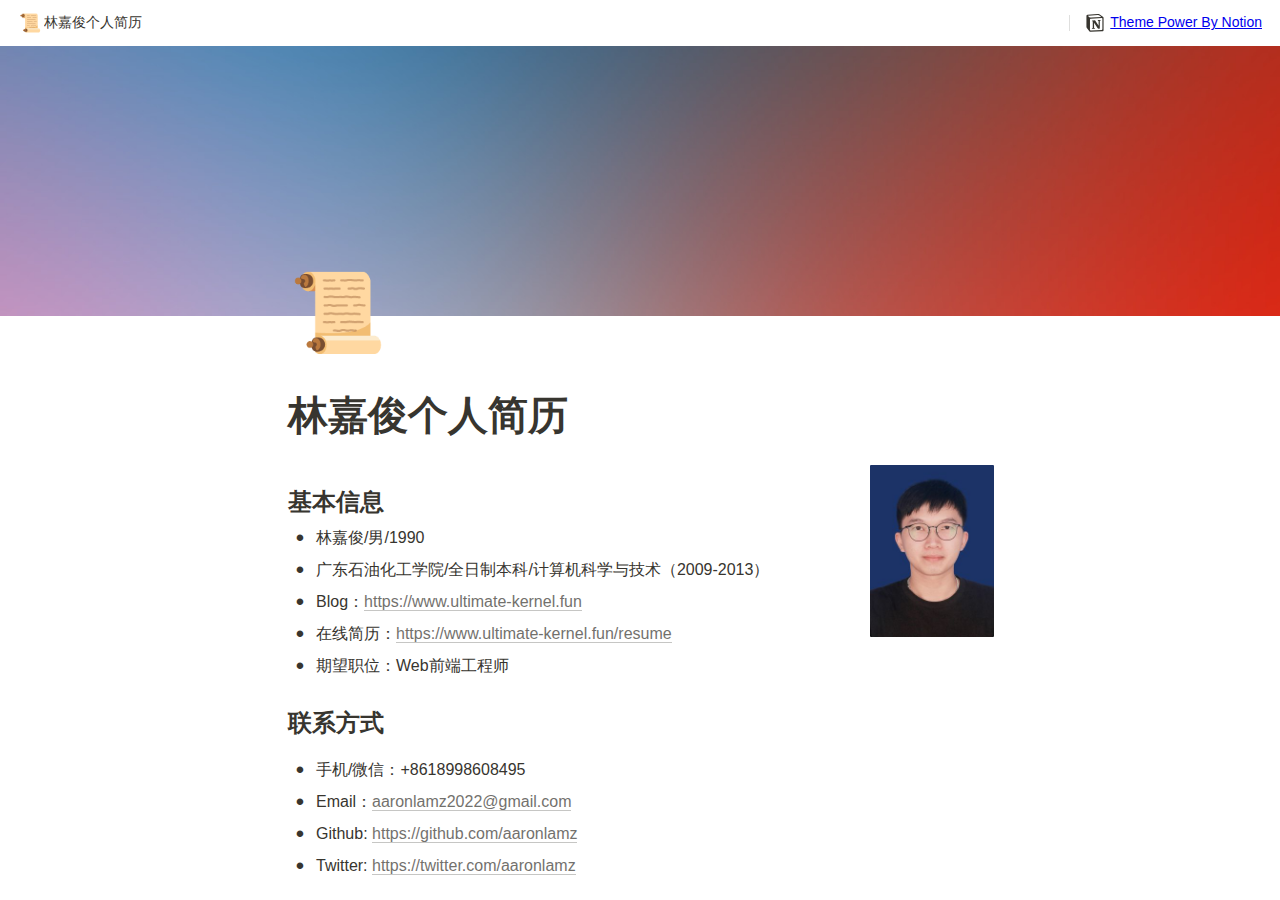
==== commit 26bd52bf: "update" ====
--- a/src/index.html
+++ b/src/index.html
@@ -278,7 +278,7 @@
                         d="M 20.6927 21.9315C 24.5836 25.0924 26.0432 24.8512 33.3492 24.3638L 102.228 20.2279C 103.689 20.2279 102.474 18.7705 101.987 18.5283L 90.5477 10.2586C 88.3558 8.55699 85.4356 6.60818 79.8387 7.09563L 13.1433 11.9602C 10.711 12.2014 10.2251 13.4175 11.1939 14.3924L 20.6927 21.9315ZM 24.8281 37.9835L 24.8281 110.456C 24.8281 114.351 26.7745 115.808 31.1553 115.567L 106.853 111.187C 111.236 110.946 111.724 108.267 111.724 105.103L 111.724 33.1169C 111.724 29.958 110.509 28.2544 107.826 28.4976L 28.721 33.1169C 25.8018 33.3622 24.8281 34.8225 24.8281 37.9835ZM 99.5567 41.8711C 100.042 44.0622 99.5567 46.2512 97.3618 46.4974L 93.7143 47.2241L 93.7143 100.728C 90.5477 102.43 87.6275 103.403 85.1942 103.403C 81.2983 103.403 80.3226 102.186 77.4044 98.54L 53.5471 61.087L 53.5471 97.3239L 61.0964 99.0275C 61.0964 99.0275 61.0964 103.403 55.0057 103.403L 38.2148 104.377C 37.727 103.403 38.2148 100.973 39.9179 100.486L 44.2996 99.2717L 44.2996 51.36L 38.2158 50.8725C 37.728 48.6815 38.9431 45.5225 42.3532 45.2773L 60.3661 44.0631L 85.1942 82.0036L 85.1942 48.4402L 78.864 47.7136C 78.3781 45.0351 80.3226 43.0902 82.7569 42.849L 99.5567 41.8711ZM 7.5434 5.39404L 76.9175 0.285276C 85.4366 -0.445402 87.6285 0.0440428 92.983 3.93368L 115.128 19.4982C 118.782 22.1747 120 22.9034 120 25.8211L 120 111.187C 120 116.537 118.051 119.701 111.237 120.185L 30.6734 125.05C 25.5584 125.294 23.124 124.565 20.4453 121.158L 4.13735 99.9994C 1.21516 96.1048 0 93.191 0 89.7819L 0 13.903C 0 9.5279 1.94945 5.8785 7.5434 5.39404Z">
                       </path>
                     </svg>
-                    <a href="https://www.notion.so/" target="_blank"> Notion</a>
+                    <a href="https://www.notion.so/" target="_blank">Theme Power By Notion</a>
                   </div>
                 </div>
               </div>
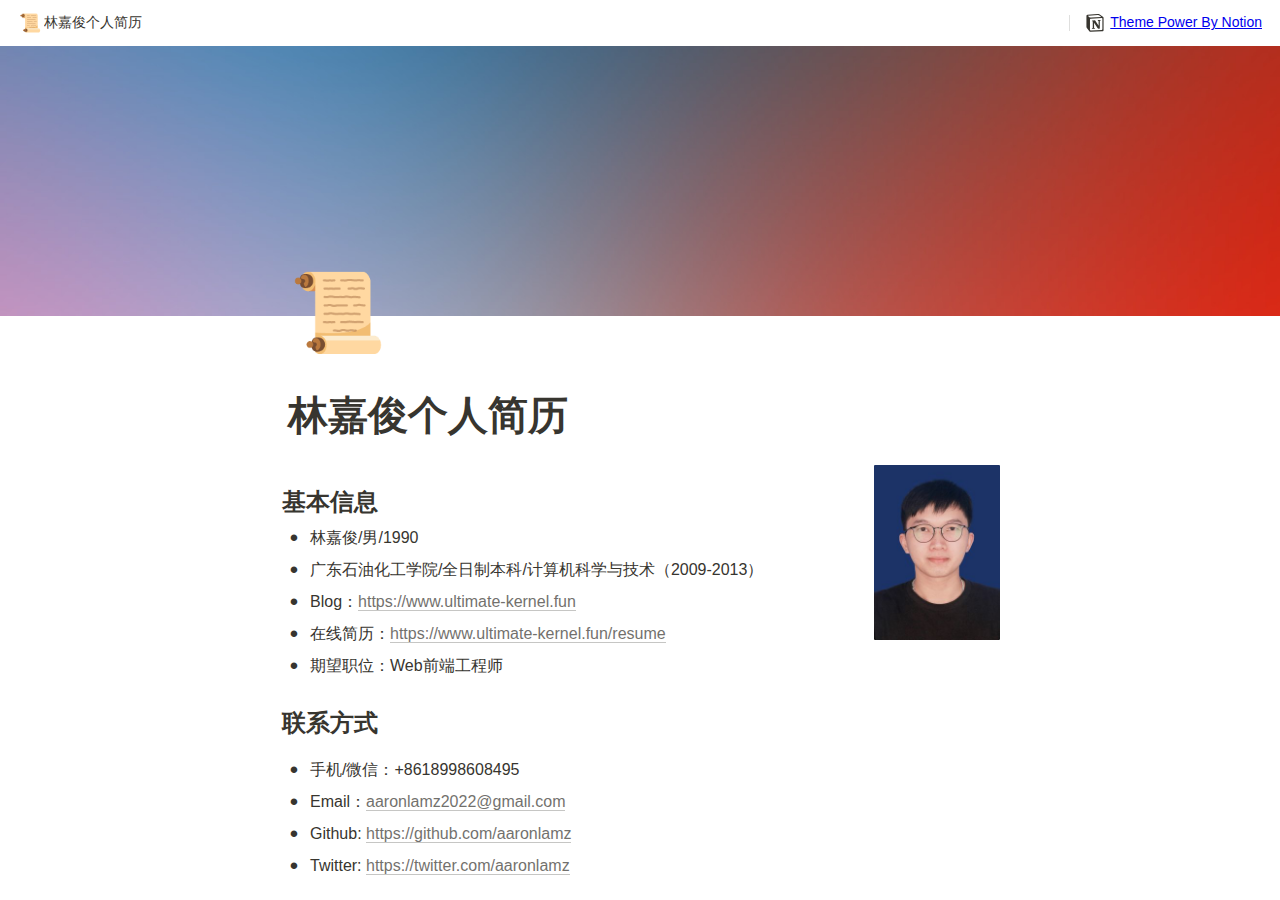
==== commit d522989d: "style: update" ====
--- a/src/index.html
+++ b/src/index.html
@@ -360,7 +360,7 @@
                   <div style="display: flex; width: 100%; justify-content: center; padding-top: 5px;">
                     <div style="max-width: 100%; min-width: 0px; width: 900px;">
                       <div class="notion-page-content"
-                        style="flex-shrink: 0; flex-grow: 1; max-width: 100%; display: flex; align-items: flex-start; flex-direction: column; font-size: 16px; line-height: 1.5; width: 100%; z-index: 4; padding-bottom: 30vh; padding-left: calc(96px + env(safe-area-inset-left)); padding-right: calc(96px + env(safe-area-inset-right));">
+                        style="flex-shrink: 0; flex-grow: 1; max-width: 100%; display: flex; align-items: flex-start; flex-direction: column; font-size: 16px; line-height: 1.5; width: 100%; z-index: 4; padding-bottom: 30vh; padding-left: calc(10% + env(safe-area-inset-left)); padding-right: calc(10% + env(safe-area-inset-right));">
                         <div data-block-id="800f2b4b-12b0-4209-8a54-2fbe6b4a4d21"
                           class="notion-selectable notion-column_list-block"
                           style="width: 100%; max-width: 1248px; align-self: center; margin-top: 2px; margin-bottom: 1px;">
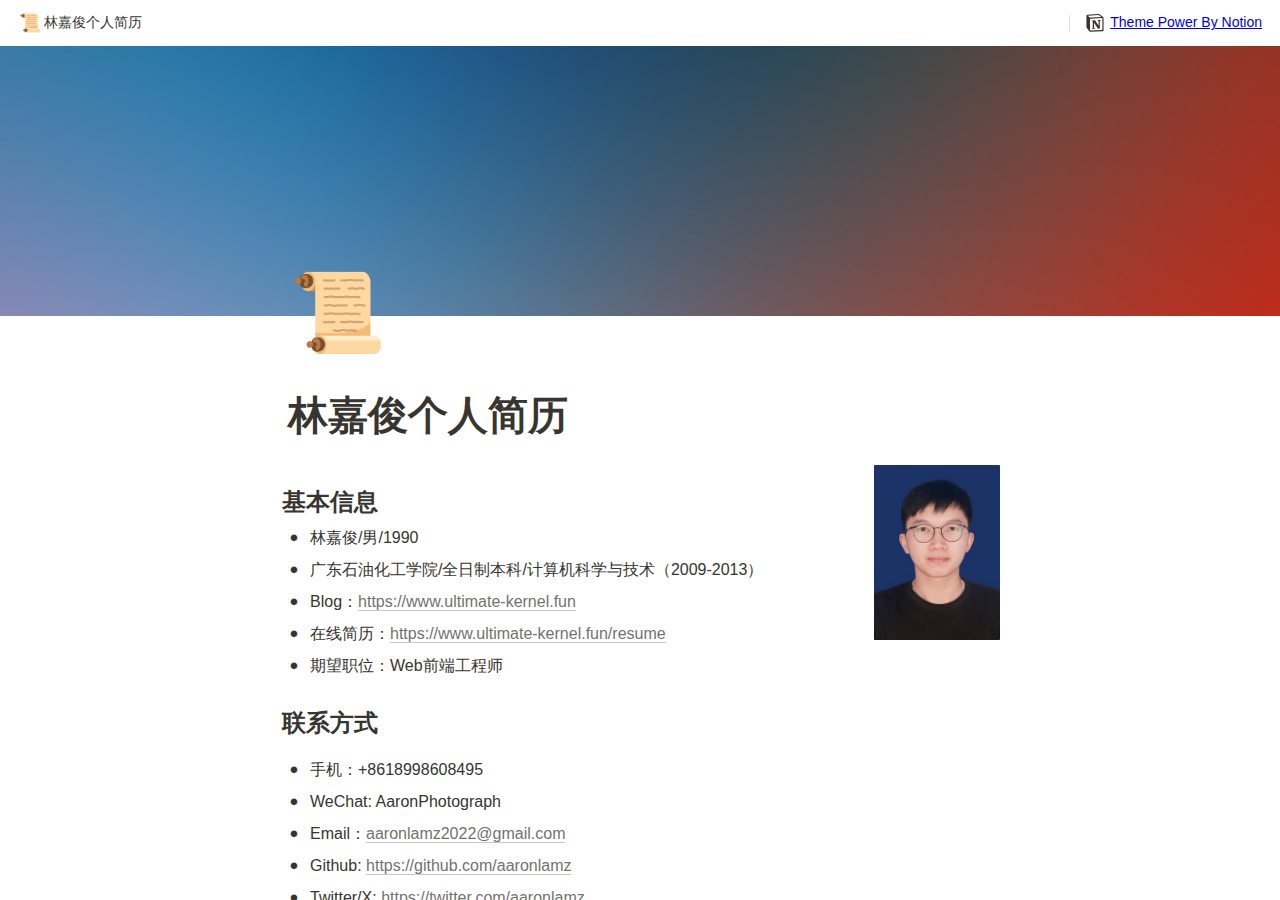
==== commit 21a5c93f: "update resume" ====
--- a/src/index.html
+++ b/src/index.html
@@ -256,8 +256,8 @@
                     </svg>Search</div>
                   <div role="button" tabindex="0"
                     style="user-select: none; transition: background 20ms ease-in 0s; cursor: pointer; display: inline-flex; align-items: center; flex-shrink: 0; white-space: nowrap; height: 28px; border-radius: 4px; font-size: 14px; line-height: 1.2; min-width: 0px; padding-left: 8px; padding-right: 8px; color: rgb(55, 53, 47);">
-                    Duplicate</div> -->
-                  <!-- <div role="button" tabindex="0" aria-label="More actions"
+                    Duplicate</div>
+                  <div role="button" tabindex="0" aria-label="More actions"
                     style="user-select: none; transition: background 20ms ease-in 0s; cursor: pointer; display: flex; align-items: center; justify-content: center; width: 32px; height: 28px; border-radius: 3px;">
                     <svg viewBox="0 0 13 3" class="dots"
                       style="width: 18px; height: 18px; display: block; fill: inherit; flex-shrink: 0; backface-visibility: hidden;">
@@ -285,7 +285,7 @@
               <div style="width: calc(100% - 0px); user-select: none;"></div>
             </header>
             <main class="notion-frame"
-              style="flex-grow: 0; flex-shrink: 1; display: flex; flex-direction: column; background: white; z-index: 1; height: calc(100vh - 45px); max-height: 100%; position: relative; width:100%; max-width: 1440px; transition-property: width; transition-duration: 270ms; transition-timing-function: ease;">
+            style="flex-grow: 0; flex-shrink: 1; display: flex; flex-direction: column; background: white; z-index: 1; height: calc(100vh - 45px); max-height: 100%; position: relative; width:100%; max-width: 1440px; transition-property: width; transition-duration: 270ms; transition-timing-function: ease;">
               <div class="notion-scroller vertical"
                 style="display: flex; flex-direction: column; z-index: 1; flex-grow: 1; position: relative; align-items: center; margin-right: 0px; margin-bottom: 0px; overflow: hidden auto;">
                 <div style="position: absolute; top: 0px; left: 0px;">
@@ -301,8 +301,8 @@
                       <div style="width: 100%; cursor: inherit;">
                         <div style="display: grid; width: 100%; height: 30vh;">
                           <div style="grid-area: 1 / 1 / auto / auto; width: 100%; height: 100%;"><img
-                              src="./asset/images/gradients_10.jpg" referrerpolicy="same-origin"
-                              style="display: block; object-fit: cover; border-radius: 0px; width: 100%; height: 30vh; opacity: 1; object-position: center 60.52%;">
+                            src="./asset/images/gradients_10.jpg" referrerpolicy="same-origin"
+                              style="display: block; object-fit: cover; border-radius: 0px; width: 100%; height: 30vh; opacity: 1; object-position: center 40%;">
                           </div>
                         </div>
                       </div>
@@ -533,7 +533,7 @@
                                         <div style="position: relative;">
                                           <div>
                                             <div style="height: 100%; width: 100%;"><img
-                                                src="./asset/images/IMG_5051.jpg"
+                                              src="./asset/images/IMG_5051.jpg"
                                                 referrerpolicy="same-origin"
                                                 style="display: block; object-fit: cover; border-radius: 1px; pointer-events: auto; width: 100%;">
                                             </div>
@@ -577,7 +577,29 @@
                                 <div spellcheck="true" placeholder="List" data-content-editable-leaf="true"
                                   contenteditable="false"
                                   style="max-width: 100%; width: 100%; white-space: normal; word-break: break-word; caret-color: rgb(55, 53, 47); padding: 3px 2px; text-align: left;">
-                                  手机/微信：+8618998608495</div>
+                                  手机：+8618998608495</div>
+                              </div>
+                            </div>
+                          </div>
+                        </div>
+                        <div data-block-id="d12a6897-c11f-488f-ac4f-d04d389ada86"
+                          class="notion-selectable notion-bulleted_list-block"
+                          style="width: 100%; max-width: 1248px; margin-top: 1px; margin-bottom: 1px;">
+                          <div
+                            style="display: flex; align-items: flex-start; width: 100%; padding-left: 2px; color: inherit; fill: inherit;">
+                            <div contenteditable="false" class="pseudoSelection" data-content-editable-void="true"
+                              data-text-edit-side="start"
+                              style="user-select: none; --pseudoSelection--background: transparent; margin-right: 2px; width: 24px; display: flex; align-items: center; justify-content: center; flex-grow: 0; flex-shrink: 0; min-height: calc(1.5em + 3px + 3px);">
+                              <div class="pseudoBefore"
+                                style="font-size: 1.5em; line-height: 1; margin-bottom: 0px; --pseudoBefore--fontFamily: Arial; --pseudoBefore--content: &quot;•&quot;;">
+                              </div>
+                            </div>
+                            <div style="flex: 1 1 0px; min-width: 1px; display: flex; flex-direction: column;">
+                              <div style="display: flex;">
+                                <div spellcheck="true" placeholder="List" data-content-editable-leaf="true"
+                                  contenteditable="false"
+                                  style="max-width: 100%; width: 100%; white-space: normal; word-break: break-word; caret-color: rgb(55, 53, 47); padding: 3px 2px; text-align: left;">
+                                  WeChat: AaronPhotograph</div>
                               </div>
                             </div>
                           </div>
@@ -655,7 +677,7 @@
                                 <div spellcheck="true" placeholder="List" data-content-editable-leaf="true"
                                   contenteditable="false"
                                   style="max-width: 100%; width: 100%; white-space: normal; word-break: break-word; caret-color: rgb(55, 53, 47); padding: 3px 2px; text-align: left;">
-                                  Twitter: <a href="https://twitter.com/aaronlamz"
+                                  Twitter/X: <a href="https://twitter.com/aaronlamz"
                                     style="cursor:pointer;color:inherit;word-wrap:break-word;text-decoration:inherit"
                                     class="notion-link-token notion-focusable-token notion-enable-hover"
                                     rel="noopener noreferrer" data-token-index="1" tabindex="0"><span
@@ -733,7 +755,7 @@
                                 <div spellcheck="true" placeholder="List" data-content-editable-leaf="true"
                                   contenteditable="false"
                                   style="max-width: 100%; width: 100%; white-space: normal; word-break: break-word; caret-color: rgb(55, 53, 47); padding: 3px 2px; text-align: left;">
-                                  时间：2018.09-至今</div>
+                                  时间：2018.09～至今</div>
                               </div>
                             </div>
                           </div>
@@ -925,7 +947,7 @@
                                 <div spellcheck="true" placeholder="List" data-content-editable-leaf="true"
                                   contenteditable="false"
                                   style="max-width: 100%; width: 100%; white-space: normal; word-break: break-word; caret-color: rgb(55, 53, 47); padding: 3px 2px; text-align: left;">
-                                  时间：2016.07~2018.09</div>
+                                  时间：2016.07～2018.09</div>
                               </div>
                             </div>
                           </div>
@@ -1095,7 +1117,7 @@
                                 <div spellcheck="true" placeholder="List" data-content-editable-leaf="true"
                                   contenteditable="false"
                                   style="max-width: 100%; width: 100%; white-space: normal; word-break: break-word; caret-color: rgb(55, 53, 47); padding: 3px 2px; text-align: left;">
-                                  时间：2015.07~2016.07</div>
+                                  时间：2015.07～2016.07</div>
                               </div>
                             </div>
                           </div>
@@ -1161,29 +1183,7 @@
                                 <div spellcheck="true" placeholder="List" data-content-editable-leaf="true"
                                   contenteditable="false"
                                   style="max-width: 100%; width: 100%; white-space: normal; word-break: break-word; caret-color: rgb(55, 53, 47); padding: 3px 2px; text-align: left;">
-                                  职责：</div>
-                              </div>
-                              <div data-block-id="e7a26640-830a-4d4d-93f8-99cd71e7e288"
-                                class="notion-selectable notion-bulleted_list-block"
-                                style="width: 100%; max-width: 100%; margin-top: 2px; margin-bottom: 0px;">
-                                <div
-                                  style="display: flex; align-items: flex-start; width: 100%; padding-left: 2px; color: inherit; fill: inherit;">
-                                  <div contenteditable="false" class="pseudoSelection" data-content-editable-void="true"
-                                    data-text-edit-side="start"
-                                    style="user-select: none; --pseudoSelection--background: transparent; margin-right: 2px; width: 24px; display: flex; align-items: center; justify-content: center; flex-grow: 0; flex-shrink: 0; min-height: calc(1.5em + 3px + 3px);">
-                                    <div class="pseudoBefore"
-                                      style="font-size: 1.5em; line-height: 1; margin-bottom: 0px; --pseudoBefore--fontFamily: Arial; --pseudoBefore--content: &quot;◦&quot;;">
-                                    </div>
-                                  </div>
-                                  <div style="flex: 1 1 0px; min-width: 1px; display: flex; flex-direction: column;">
-                                    <div style="display: flex;">
-                                      <div spellcheck="true" placeholder="List" data-content-editable-leaf="true"
-                                        contenteditable="false"
-                                        style="max-width: 100%; width: 100%; white-space: normal; word-break: break-word; caret-color: rgb(55, 53, 47); padding: 3px 2px; text-align: left;">
-                                        负责前端项目日常开发与维护</div>
-                                    </div>
-                                  </div>
-                                </div>
+                                  职责：前端项目日常开发与维护</div>
                               </div>
                             </div>
                           </div>
@@ -1198,6 +1198,107 @@
                               项目经验</h3>
                           </div>
                         </div>
+                        <div data-block-id="beacfaa2-4888-4755-8335-7563003c935b"
+                          class="notion-selectable notion-sub_sub_header-block"
+                          style="width: 100%; max-width: 1248px; margin-top: 1em; margin-bottom: 1px;">
+                          <div style="display: flex; width: 100%; color: inherit; fill: inherit;">
+                            <h4 spellcheck="true" placeholder="Heading 3" data-content-editable-leaf="true"
+                              contenteditable="false"
+                              style="max-width: 100%; width: 100%; white-space: normal; word-break: break-word; caret-color: rgb(55, 53, 47); padding: 3px 2px; font-family: ui-sans-serif, -apple-system, BlinkMacSystemFont, &quot;Segoe UI&quot;, Helvetica, &quot;Apple Color Emoji&quot;, Arial, sans-serif, &quot;Segoe UI Emoji&quot;, &quot;Segoe UI Symbol&quot;; font-weight: 600; font-size: 1.25em; line-height: 1.3; margin: 0px;">
+                              盈立证券前端基础建设</h4>
+                          </div>
+                        </div>
+                        <div data-block-id="8d2c0dda-d1e9-43eb-a3ca-991de64a83f6"
+                          class="notion-selectable notion-bulleted_list-block"
+                          style="width: 100%; max-width: 1248px; margin-top: 1px; margin-bottom: 1px;">
+                          <div
+                            style="display: flex; align-items: flex-start; width: 100%; padding-left: 2px; color: inherit; fill: inherit;">
+                            <div contenteditable="false" class="pseudoSelection" data-content-editable-void="true"
+                              data-text-edit-side="start"
+                              style="user-select: none; --pseudoSelection--background: transparent; margin-right: 2px; width: 24px; display: flex; align-items: center; justify-content: center; flex-grow: 0; flex-shrink: 0; min-height: calc(1.5em + 3px + 3px);">
+                              <div class="pseudoBefore"
+                                style="font-size: 1.5em; line-height: 1; margin-bottom: 0px; --pseudoBefore--fontFamily: Arial; --pseudoBefore--content: &quot;•&quot;;">
+                              </div>
+                            </div>
+                            <div style="flex: 1 1 0px; min-width: 1px; display: flex; flex-direction: column;">
+                              <div style="display: flex;">
+                                <div spellcheck="true" placeholder="List" data-content-editable-leaf="true"
+                                  contenteditable="false"
+                                  style="max-width: 100%; width: 100%; white-space: normal; word-break: break-word; caret-color: rgb(55, 53, 47); padding: 3px 2px; text-align: left;">
+                                  uSMART AdminUI - 主导 AdminUI 库及相关文档建设，基于Element UI 二次封装，主要解决业务系统统一样式、提高代码复用性以及提高组员开发效率。
+                                </div>
+                              </div>
+                            </div>
+                          </div>
+                        </div>
+                        <div data-block-id="50441e34-d7f6-439e-b166-a422375468c1"
+                          class="notion-selectable notion-bulleted_list-block"
+                          style="width: 100%; max-width: 1248px; margin-top: 1px; margin-bottom: 1px;">
+                          <div
+                            style="display: flex; align-items: flex-start; width: 100%; padding-left: 2px; color: inherit; fill: inherit;">
+                            <div contenteditable="false" class="pseudoSelection" data-content-editable-void="true"
+                              data-text-edit-side="start"
+                              style="user-select: none; --pseudoSelection--background: transparent; margin-right: 2px; width: 24px; display: flex; align-items: center; justify-content: center; flex-grow: 0; flex-shrink: 0; min-height: calc(1.5em + 3px + 3px);">
+                              <div class="pseudoBefore"
+                                style="font-size: 1.5em; line-height: 1; margin-bottom: 0px; --pseudoBefore--fontFamily: Arial; --pseudoBefore--content: &quot;•&quot;;">
+                              </div>
+                            </div>
+                            <div style="flex: 1 1 0px; min-width: 1px; display: flex; flex-direction: column;">
+                              <div style="display: flex;">
+                                <div spellcheck="true" placeholder="List" data-content-editable-leaf="true"
+                                  contenteditable="false"
+                                  style="max-width: 100%; width: 100%; white-space: normal; word-break: break-word; caret-color: rgb(55, 53, 47); padding: 3px 2px; text-align: left;">
+                                  前端错误上报推送 - 开发基于 ELK + 企业微信机器人+ Linux 定时任务推送错误日志，高效定位排查错误。</div>
+                              </div>
+                            </div>
+                          </div>
+                        </div>
+                        <div data-block-id="e7aed461-b834-4195-be2a-5b03e20a0860"
+                          class="notion-selectable notion-bulleted_list-block"
+                          style="width: 100%; max-width: 1248px; margin-top: 1px; margin-bottom: 1px;">
+                          <div
+                            style="display: flex; align-items: flex-start; width: 100%; padding-left: 2px; color: inherit; fill: inherit;">
+                            <div contenteditable="false" class="pseudoSelection" data-content-editable-void="true"
+                              data-text-edit-side="start"
+                              style="user-select: none; --pseudoSelection--background: transparent; margin-right: 2px; width: 24px; display: flex; align-items: center; justify-content: center; flex-grow: 0; flex-shrink: 0; min-height: calc(1.5em + 3px + 3px);">
+                              <div class="pseudoBefore"
+                                style="font-size: 1.5em; line-height: 1; margin-bottom: 0px; --pseudoBefore--fontFamily: Arial; --pseudoBefore--content: &quot;•&quot;;">
+                              </div>
+                            </div>
+                            <div style="flex: 1 1 0px; min-width: 1px; display: flex; flex-direction: column;">
+                              <div style="display: flex;">
+                                <div spellcheck="true" placeholder="List" data-content-editable-leaf="true"
+                                  contenteditable="false"
+                                  style="max-width: 100%; width: 100%; white-space: normal; word-break: break-word; caret-color: rgb(55, 53, 47); padding: 3px 2px; text-align: left;">
+                                  JS 实用公共库 - 开发基于 Rollup 构建的内部函数库，利于各项目代码复用及维护、极大提高团队协作效率，主要包括字符串处理、网络请求、类型错误判断及
+                                  JSBridge 等工具函数封装。</div>
+                              </div>
+                            </div>
+                          </div>
+                        </div>
+                        <div data-block-id="63c926fd-9a1b-45d3-abcf-3e5c6ef2fa2e"
+                          class="notion-selectable notion-bulleted_list-block"
+                          style="width: 100%; max-width: 1248px; margin-top: 1px; margin-bottom: 1px;">
+                          <div
+                            style="display: flex; align-items: flex-start; width: 100%; padding-left: 2px; color: inherit; fill: inherit;">
+                            <div contenteditable="false" class="pseudoSelection" data-content-editable-void="true"
+                              data-text-edit-side="start"
+                              style="user-select: none; --pseudoSelection--background: transparent; margin-right: 2px; width: 24px; display: flex; align-items: center; justify-content: center; flex-grow: 0; flex-shrink: 0; min-height: calc(1.5em + 3px + 3px);">
+                              <div class="pseudoBefore"
+                                style="font-size: 1.5em; line-height: 1; margin-bottom: 0px; --pseudoBefore--fontFamily: Arial; --pseudoBefore--content: &quot;•&quot;;">
+                              </div>
+                            </div>
+                            <div style="flex: 1 1 0px; min-width: 1px; display: flex; flex-direction: column;">
+                              <div style="display: flex;">
+                                <div spellcheck="true" placeholder="List" data-content-editable-leaf="true"
+                                  contenteditable="false"
+                                  style="max-width: 100%; width: 100%; white-space: normal; word-break: break-word; caret-color: rgb(55, 53, 47); padding: 3px 2px; text-align: left;">
+                                  uSMART 前端导航网站 - 构建基于 vitepress 的导航网站，汇集了前端资源和工具以及内部系统的网站，方便统一信息，减少团队沟通成本以及提高团队技术氛围。
+                                </div>
+                              </div>
+                            </div>
+                          </div>
+                        </div>
                         <div data-block-id="b6426cfc-17bc-4b95-8ccf-e2bfef343676"
                           class="notion-selectable notion-sub_sub_header-block"
                           style="width: 100%; max-width: 1248px; margin-top: 1em; margin-bottom: 1px;">
@@ -1225,7 +1326,7 @@
                                 <div spellcheck="true" placeholder="List" data-content-editable-leaf="true"
                                   contenteditable="false"
                                   style="max-width: 100%; width: 100%; white-space: normal; word-break: break-word; caret-color: rgb(55, 53, 47); padding: 3px 2px; text-align: left;">
-                                  时间：2018.09-至今</div>
+                                  时间：2018.09～至今</div>
                               </div>
                             </div>
                           </div>
@@ -1327,7 +1428,7 @@
                                 <div spellcheck="true" placeholder="List" data-content-editable-leaf="true"
                                   contenteditable="false"
                                   style="max-width: 100%; width: 100%; white-space: normal; word-break: break-word; caret-color: rgb(55, 53, 47); padding: 3px 2px; text-align: left;">
-                                  时间：2019.02-至今</div>
+                                  时间：2019.02～至今</div>
                               </div>
                             </div>
                           </div>
@@ -1427,7 +1528,7 @@
                                 <div spellcheck="true" placeholder="List" data-content-editable-leaf="true"
                                   contenteditable="false"
                                   style="max-width: 100%; width: 100%; white-space: normal; word-break: break-word; caret-color: rgb(55, 53, 47); padding: 3px 2px; text-align: left;">
-                                  时间：2019.05-2019.12</div>
+                                  时间：2019.05～2019.12</div>
                               </div>
                             </div>
                           </div>
@@ -1450,7 +1551,7 @@
                                   contenteditable="false"
                                   style="max-width: 100%; width: 100%; white-space: normal; word-break: break-word; caret-color: rgb(55, 53, 47); padding: 3px 2px; text-align: left;">
                                   描述：
-                                  股票红包小程序主要服务于盈立智投APP推广获客。通过转盘抽奖的形式免费抽股票。已抽奖的用户可以分享活动给其他用户来获取更多的抽奖机会，有效提高获客率。小程序支持微信和支付宝平台。（目前已下线）
+                                  股票红包小程序主要服务于盈立智投APP推广获客。通过转盘抽奖的形式免费抽股票。已抽奖的用户可以分享活动给其他用户来获取更多的抽奖机会，有效提高获客率。小程序支持微信和支付宝平台。（目前活动已下线）
                                 </div>
                               </div>
                             </div>
@@ -1528,7 +1629,7 @@
                                 <div spellcheck="true" placeholder="List" data-content-editable-leaf="true"
                                   contenteditable="false"
                                   style="max-width: 100%; width: 100%; white-space: normal; word-break: break-word; caret-color: rgb(55, 53, 47); padding: 3px 2px; text-align: left;">
-                                  时间：2023.01-至今</div>
+                                  时间：2023.01～至今</div>
                               </div>
                             </div>
                           </div>
@@ -1560,15 +1661,8 @@
                                     <div spellcheck="true" placeholder=" " data-content-editable-leaf="true"
                                       contenteditable="false"
                                       style="max-width: 100%; width: 100%; white-space: normal; word-break: break-word; caret-color: rgb(55, 53, 47); padding: 3px 2px;">
-                                      uSMART Trade PC
-                                      是一個爲用戶提供港股、美股市場和股票行情資訊瀏覽、查詢的市場數據服務及股票交易管理等功能的平台，支持Mac和Windows平台。下载地址：<a
-                                        href="https://www.usmart.hk/zh-hk/download"
-                                        style="cursor:pointer;color:inherit;word-wrap:break-word;text-decoration:inherit"
-                                        class="notion-link-token notion-focusable-token notion-enable-hover"
-                                        rel="noopener noreferrer" data-token-index="1" tabindex="0"><span
-                                          style="border-bottom:0.05em solid;border-color:rgba(55,53,47,0.4);opacity:0.7"
-                                          class="link-annotation-66ab3aed-641c-4d6e-8eb7-fa360681f26b-856779853">https://www.usmart.hk/zh-hk/download</span></a>
-                                    </div>
+                                      uSMART Trade PC 是一個爲用戶提供港股、美股市場和股票行情資訊瀏覽、查詢的市場數據服務及股票交易管理等功能的平台，支持 Mac 和 Windows
+                                      平台。</div>
                                   </div>
                                 </div>
                               </div>
@@ -1593,7 +1687,7 @@
                                   contenteditable="false"
                                   style="max-width: 100%; width: 100%; white-space: normal; word-break: break-word; caret-color: rgb(55, 53, 47); padding: 3px 2px; text-align: left;">
                                   职责：
-                                  负责PC端开发及维护，期间搭建PC端Mac及Windows版本自动化构建部署服务，实现持续集成部署及微信推送，实现团队高效开发与协作。</div>
+                                  负责 PC 端开发及维护，期间搭建 PC 端 Mac 及 Windows 版本自动化构建部署服务，实现持续集成部署及微信推送，实现团队高效开发与协作。</div>
                               </div>
                             </div>
                           </div>
@@ -1616,6 +1710,34 @@
                                   contenteditable="false"
                                   style="max-width: 100%; width: 100%; white-space: normal; word-break: break-word; caret-color: rgb(55, 53, 47); padding: 3px 2px; text-align: left;">
                                   技术栈：Electron、Vue、d3.js、ElementUI</div>
+                              </div>
+                            </div>
+                          </div>
+                        </div>
+                        <div data-block-id="bd425fbf-22ed-4c0a-962a-da256e87470f"
+                          class="notion-selectable notion-bulleted_list-block"
+                          style="width: 100%; max-width: 1248px; margin-top: 1px; margin-bottom: 1px;">
+                          <div
+                            style="display: flex; align-items: flex-start; width: 100%; padding-left: 2px; color: inherit; fill: inherit;">
+                            <div contenteditable="false" class="pseudoSelection" data-content-editable-void="true"
+                              data-text-edit-side="start"
+                              style="user-select: none; --pseudoSelection--background: transparent; margin-right: 2px; width: 24px; display: flex; align-items: center; justify-content: center; flex-grow: 0; flex-shrink: 0; min-height: calc(1.5em + 3px + 3px);">
+                              <div class="pseudoBefore"
+                                style="font-size: 1.5em; line-height: 1; margin-bottom: 0px; --pseudoBefore--fontFamily: Arial; --pseudoBefore--content: &quot;•&quot;;">
+                              </div>
+                            </div>
+                            <div style="flex: 1 1 0px; min-width: 1px; display: flex; flex-direction: column;">
+                              <div style="display: flex;">
+                                <div spellcheck="true" placeholder="List" data-content-editable-leaf="true"
+                                  contenteditable="false"
+                                  style="max-width: 100%; width: 100%; white-space: normal; word-break: break-word; caret-color: rgb(55, 53, 47); padding: 3px 2px; text-align: left;">
+                                  官网下载地址：<a href="https://www.usmart.hk/zh-hk/download"
+                                    style="cursor:pointer;color:inherit;word-wrap:break-word;text-decoration:inherit"
+                                    class="notion-link-token notion-focusable-token notion-enable-hover"
+                                    rel="noopener noreferrer" data-token-index="1" tabindex="0"><span
+                                      style="border-bottom:0.05em solid;border-color:rgba(55,53,47,0.4);opacity:0.7"
+                                      class="link-annotation-bd425fbf-22ed-4c0a-962a-da256e87470f-856779853">https://www.usmart.hk/zh-hk/download</span></a>
+                                </div>
                               </div>
                             </div>
                           </div>
@@ -1748,7 +1870,7 @@
                                 <div spellcheck="true" placeholder="List" data-content-editable-leaf="true"
                                   contenteditable="false"
                                   style="max-width: 100%; width: 100%; white-space: normal; word-break: break-word; caret-color: rgb(55, 53, 47); padding: 3px 2px; text-align: left;">
-                                  时间：2016.07-2017.03</div>
+                                  时间：2016.07～2017.03</div>
                               </div>
                             </div>
                           </div>
@@ -1854,8 +1976,8 @@
                                 <div spellcheck="true" placeholder="List" data-content-editable-leaf="true"
                                   contenteditable="false"
                                   style="max-width: 100%; width: 100%; white-space: normal; word-break: break-word; caret-color: rgb(55, 53, 47); padding: 3px 2px; text-align: left;">
-                                  HTML5/CSS
-                                  能够编写语义化的HTML，模块化的CSS，能够独立完成网页切图，熟悉已标准化的 HTML5 / CSS3 新特性，并在项目中使用。</div>
+                                  HTML5/CSS3
+                                  - 能够编写语义化的HTML，模块化的CSS，能够独立完成网页切图，熟悉已标准化的 HTML5 / CSS3 新特性，并在项目中使用。</div>
                               </div>
                             </div>
                           </div>
@@ -1878,7 +2000,7 @@
                                   contenteditable="false"
                                   style="max-width: 100%; width: 100%; white-space: normal; word-break: break-word; caret-color: rgb(55, 53, 47); padding: 3px 2px; text-align: left;">
                                   JavaScript
-                                  能够使用JavaScript编写日常组件、原生代码、实现DOM、BOM交互</div>
+                                  - 能够使用JavaScript编写日常组件、原生代码、实现DOM、BOM交互</div>
                               </div>
                             </div>
                           </div>
@@ -1901,7 +2023,7 @@
                                   contenteditable="false"
                                   style="max-width: 100%; width: 100%; white-space: normal; word-break: break-word; caret-color: rgb(55, 53, 47); padding: 3px 2px; text-align: left;">
                                   TypeScript/Vue/React
-                                  熟练使用TypeScript、Vue、React等前端框架实现前端开发工作</div>
+                                  - 熟练使用TypeScript、Vue、React等前端框架实现前端开发</div>
                               </div>
                             </div>
                           </div>
@@ -1924,7 +2046,7 @@
                                   contenteditable="false"
                                   style="max-width: 100%; width: 100%; white-space: normal; word-break: break-word; caret-color: rgb(55, 53, 47); padding: 3px 2px; text-align: left;">
                                   Hybrid App
-                                  熟悉Hybrid App开发流程、技术方案及调试</div>
+                                  - 熟悉 Hybrid App 开发流程、技术方案及调试</div>
                               </div>
                             </div>
                           </div>
@@ -1947,7 +2069,7 @@
                                   contenteditable="false"
                                   style="max-width: 100%; width: 100%; white-space: normal; word-break: break-word; caret-color: rgb(55, 53, 47); padding: 3px 2px; text-align: left;">
                                   前端调试
-                                  熟练使用fiddler、Charles、Chrome等工具调试程序</div>
+                                  - 熟练使用 Fiddler、Charles、Chrome 等工具调试程序</div>
                               </div>
                             </div>
                           </div>
@@ -1970,7 +2092,7 @@
                                   contenteditable="false"
                                   style="max-width: 100%; width: 100%; white-space: normal; word-break: break-word; caret-color: rgb(55, 53, 47); padding: 3px 2px; text-align: left;">
                                   前端工程化
-                                  能够使用Webpack、Rollup、Vite、Jenkins实现前端工程化以及对应的前端性能优化的经验</div>
+                                  - 能够使用 Webpack、Rollup、Vite、Jenkins 实现前端工程化以及对应的前端性能优化的经验</div>
                               </div>
                             </div>
                           </div>
@@ -1992,8 +2114,8 @@
                                 <div spellcheck="true" placeholder="List" data-content-editable-leaf="true"
                                   contenteditable="false"
                                   style="max-width: 100%; width: 100%; white-space: normal; word-break: break-word; caret-color: rgb(55, 53, 47); padding: 3px 2px; text-align: left;">
-                                  Git/CI/Jenkins
-                                  熟练使用Git相关命令、GitlabCI、Github Action、jenkins持续集成部署项目</div>
+                                  Git/CI/Jenkins 持续集成/部署
+                                  - 熟练使用 GitlabCI、Github Action、jenkins持续集成部署项目</div>
                               </div>
                             </div>
                           </div>
@@ -2016,7 +2138,7 @@
                                   contenteditable="false"
                                   style="max-width: 100%; width: 100%; white-space: normal; word-break: break-word; caret-color: rgb(55, 53, 47); padding: 3px 2px; text-align: left;">
                                   Node.js
-                                  能够使用Node、Express、Koa开发</div>
+                                  - 能够使用Node、Express、Koa 开发</div>
                               </div>
                             </div>
                           </div>
@@ -2039,7 +2161,7 @@
                                   contenteditable="false"
                                   style="max-width: 100%; width: 100%; white-space: normal; word-break: break-word; caret-color: rgb(55, 53, 47); padding: 3px 2px; text-align: left;">
                                   Linux
-                                  熟悉使用Linux Shell基本命令，构建自动化脚本</div>
+                                  - 熟悉使用Linux Shell基本命令，构建自动化脚本</div>
                               </div>
                             </div>
                           </div>
@@ -2062,7 +2184,7 @@
                                   contenteditable="false"
                                   style="max-width: 100%; width: 100%; white-space: normal; word-break: break-word; caret-color: rgb(55, 53, 47); padding: 3px 2px; text-align: left;">
                                   Nginx
-                                  熟练使用Nginx基本配置，实现前端静态资源部署</div>
+                                  - 熟练使用Nginx基本配置，实现前端静态资源部署</div>
                               </div>
                             </div>
                           </div>
@@ -2095,74 +2217,194 @@
                                   contenteditable="false"
                                   style="max-width: 100%; width: 100%; white-space: normal; word-break: break-word; caret-color: rgb(55, 53, 47); padding: 3px 2px; text-align: left;">
                                   <a href="https://github.com/Aaronlamz/vue-next-i18n"
-                                    style="cursor:pointer;color:inherit;word-wrap:break-word;text-decoration:inherit"
+                                    style="cursor:pointer;color:rgba(217, 115, 13, 1);word-wrap:break-word;font-weight:600;fill:rgba(217, 115, 13, 1);text-decoration:inherit"
                                     class="notion-link-token notion-focusable-token notion-enable-hover"
                                     rel="noopener noreferrer" data-token-index="0" tabindex="0"><span
                                       style="border-bottom:0.05em solid;border-color:rgba(55,53,47,0.4);opacity:0.7"
-                                      class="link-annotation-3f524573-e7b4-4863-8553-2965630eb016-1391903755">vue-next-i18n</span></a>
-                                  (<a href="https://github.com/aaronlamz/vue-next-i18n"
+                                      class="link-annotation-3f524573-e7b4-4863-8553-2965630eb016-1391903755">vue-next-i18n</span></a><span
+                                    style="color:rgba(217, 115, 13, 1);fill:rgba(217, 115, 13, 1)" data-token-index="1"
+                                    class="notion-enable-hover"> </span>/ 基于 Vue3 的轻量国际化插件 (<a
+                                    href="https://github.com/aaronlamz/vue-next-i18n"
+                                    style="cursor:pointer;color:inherit;word-wrap:break-word;text-decoration:inherit"
+                                    class="notion-link-token notion-focusable-token notion-enable-hover"
+                                    rel="noopener noreferrer" data-token-index="3" tabindex="0"><span
+                                      style="border-bottom:0.05em solid;border-color:rgba(55,53,47,0.4);opacity:0.7"
+                                      class="link-annotation-3f524573-e7b4-4863-8553-2965630eb016--1725305813">https://github.com/aaronlamz/vue-next-i18n</span></a>)
+                                  / <span style="font-weight:600" data-token-index="5"
+                                    class="notion-enable-hover">Maintainer</span></div>
+                              </div>
+                            </div>
+                          </div>
+                        </div>
+                        <div data-block-id="399f74a9-937b-41e4-b88d-bc43d76ea535"
+                          class="notion-selectable notion-bulleted_list-block"
+                          style="width: 100%; max-width: 1248px; margin-top: 1px; margin-bottom: 1px;">
+                          <div
+                            style="display: flex; align-items: flex-start; width: 100%; padding-left: 2px; color: inherit; fill: inherit;">
+                            <div contenteditable="false" class="pseudoSelection" data-content-editable-void="true"
+                              data-text-edit-side="start"
+                              style="user-select: none; --pseudoSelection--background: transparent; margin-right: 2px; width: 24px; display: flex; align-items: center; justify-content: center; flex-grow: 0; flex-shrink: 0; min-height: calc(1.5em + 3px + 3px);">
+                              <div class="pseudoBefore"
+                                style="font-size: 1.5em; line-height: 1; margin-bottom: 0px; --pseudoBefore--fontFamily: Arial; --pseudoBefore--content: &quot;•&quot;;">
+                              </div>
+                            </div>
+                            <div style="flex: 1 1 0px; min-width: 1px; display: flex; flex-direction: column;">
+                              <div style="display: flex;">
+                                <div spellcheck="true" placeholder="List" data-content-editable-leaf="true"
+                                  contenteditable="false"
+                                  style="max-width: 100%; width: 100%; white-space: normal; word-break: break-word; caret-color: rgb(55, 53, 47); padding: 3px 2px; text-align: left;">
+                                  <a href="https://github.com/aaronlamz/excel-to-json"
+                                    style="cursor:pointer;color:rgba(217, 115, 13, 1);word-wrap:break-word;font-weight:600;fill:rgba(217, 115, 13, 1);text-decoration:inherit"
+                                    class="notion-link-token notion-focusable-token notion-enable-hover"
+                                    rel="noopener noreferrer" data-token-index="0" tabindex="0"><span
+                                      style="border-bottom:0.05em solid;border-color:rgba(55,53,47,0.4);opacity:0.7"
+                                      class="link-annotation-399f74a9-937b-41e4-b88d-bc43d76ea535-1642619614">excel-to-json</span></a>
+                                  / Excel 转 JSON 的 CLI (<a href="https://github.com/aaronlamz/excel-to-json"
                                     style="cursor:pointer;color:inherit;word-wrap:break-word;text-decoration:inherit"
                                     class="notion-link-token notion-focusable-token notion-enable-hover"
                                     rel="noopener noreferrer" data-token-index="2" tabindex="0"><span
                                       style="border-bottom:0.05em solid;border-color:rgba(55,53,47,0.4);opacity:0.7"
-                                      class="link-annotation-3f524573-e7b4-4863-8553-2965630eb016--1725305813">https://github.com/aaronlamz/vue-next-i18n</span></a>)
-                                  / Maintainer</div>
-                              </div>
-                            </div>
-                          </div>
-                        </div>
-                        <div data-block-id="94729164-4732-4951-8b86-2460c89a0251"
-                          class="notion-selectable notion-bulleted_list-block"
-                          style="width: 100%; max-width: 1248px; margin-top: 1px; margin-bottom: 1px;">
-                          <div
-                            style="display: flex; align-items: flex-start; width: 100%; padding-left: 2px; color: inherit; fill: inherit;">
-                            <div contenteditable="false" class="pseudoSelection" data-content-editable-void="true"
-                              data-text-edit-side="start"
-                              style="user-select: none; --pseudoSelection--background: transparent; margin-right: 2px; width: 24px; display: flex; align-items: center; justify-content: center; flex-grow: 0; flex-shrink: 0; min-height: calc(1.5em + 3px + 3px);">
-                              <div class="pseudoBefore"
-                                style="font-size: 1.5em; line-height: 1; margin-bottom: 0px; --pseudoBefore--fontFamily: Arial; --pseudoBefore--content: &quot;•&quot;;">
-                              </div>
-                            </div>
-                            <div style="flex: 1 1 0px; min-width: 1px; display: flex; flex-direction: column;">
-                              <div style="display: flex;">
-                                <div spellcheck="true" placeholder="List" data-content-editable-leaf="true"
-                                  contenteditable="false"
-                                  style="max-width: 100%; width: 100%; white-space: normal; word-break: break-word; caret-color: rgb(55, 53, 47); padding: 3px 2px; text-align: left;">
-                                  Vant (<a href="https://github.com/youzan/vant"
+                                      class="link-annotation-399f74a9-937b-41e4-b88d-bc43d76ea535-1642619614">https://github.com/aaronlamz/excel-to-json</span></a>)
+                                  / <span style="font-weight:600" data-token-index="4"
+                                    class="notion-enable-hover">Maintainer</span></div>
+                              </div>
+                            </div>
+                          </div>
+                        </div>
+                        <div data-block-id="6a1ed606-5ba8-4d34-a89d-8e7e47f7b684"
+                          class="notion-selectable notion-bulleted_list-block"
+                          style="width: 100%; max-width: 1248px; margin-top: 1px; margin-bottom: 1px;">
+                          <div
+                            style="display: flex; align-items: flex-start; width: 100%; padding-left: 2px; color: inherit; fill: inherit;">
+                            <div contenteditable="false" class="pseudoSelection" data-content-editable-void="true"
+                              data-text-edit-side="start"
+                              style="user-select: none; --pseudoSelection--background: transparent; margin-right: 2px; width: 24px; display: flex; align-items: center; justify-content: center; flex-grow: 0; flex-shrink: 0; min-height: calc(1.5em + 3px + 3px);">
+                              <div class="pseudoBefore"
+                                style="font-size: 1.5em; line-height: 1; margin-bottom: 0px; --pseudoBefore--fontFamily: Arial; --pseudoBefore--content: &quot;•&quot;;">
+                              </div>
+                            </div>
+                            <div style="flex: 1 1 0px; min-width: 1px; display: flex; flex-direction: column;">
+                              <div style="display: flex;">
+                                <div spellcheck="true" placeholder="List" data-content-editable-leaf="true"
+                                  contenteditable="false"
+                                  style="max-width: 100%; width: 100%; white-space: normal; word-break: break-word; caret-color: rgb(55, 53, 47); padding: 3px 2px; text-align: left;">
+                                  <a href="https://github.com/aaronlamz/open-course"
+                                    style="cursor:pointer;color:rgba(217, 115, 13, 1);word-wrap:break-word;font-weight:600;fill:rgba(217, 115, 13, 1);text-decoration:inherit"
+                                    class="notion-link-token notion-focusable-token notion-enable-hover"
+                                    rel="noopener noreferrer" data-token-index="0" tabindex="0"><span
+                                      style="border-bottom:0.05em solid;border-color:rgba(55,53,47,0.4);opacity:0.7"
+                                      class="link-annotation-6a1ed606-5ba8-4d34-a89d-8e7e47f7b684--2097622408">open-course</span></a>
+                                  / 基于 ChatGPT-4 生成的知识库文档网站 (<a href="https://github.com/aaronlamz/open-course"
+                                    style="cursor:pointer;color:inherit;word-wrap:break-word;text-decoration:inherit"
+                                    class="notion-link-token notion-focusable-token notion-enable-hover"
+                                    rel="noopener noreferrer" data-token-index="2" tabindex="0"><span
+                                      style="border-bottom:0.05em solid;border-color:rgba(55,53,47,0.4);opacity:0.7"
+                                      class="link-annotation-6a1ed606-5ba8-4d34-a89d-8e7e47f7b684--2097622408">https://github.com/aaronlamz/open-course</span></a>)
+                                  / <span style="font-weight:600" data-token-index="4"
+                                    class="notion-enable-hover">Maintainer</span></div>
+                              </div>
+                            </div>
+                          </div>
+                        </div>
+                        <div data-block-id="786cce38-1975-477b-a90c-3fad43cf3bd9"
+                          class="notion-selectable notion-bulleted_list-block"
+                          style="width: 100%; max-width: 1248px; margin-top: 1px; margin-bottom: 1px;">
+                          <div
+                            style="display: flex; align-items: flex-start; width: 100%; padding-left: 2px; color: inherit; fill: inherit;">
+                            <div contenteditable="false" class="pseudoSelection" data-content-editable-void="true"
+                              data-text-edit-side="start"
+                              style="user-select: none; --pseudoSelection--background: transparent; margin-right: 2px; width: 24px; display: flex; align-items: center; justify-content: center; flex-grow: 0; flex-shrink: 0; min-height: calc(1.5em + 3px + 3px);">
+                              <div class="pseudoBefore"
+                                style="font-size: 1.5em; line-height: 1; margin-bottom: 0px; --pseudoBefore--fontFamily: Arial; --pseudoBefore--content: &quot;•&quot;;">
+                              </div>
+                            </div>
+                            <div style="flex: 1 1 0px; min-width: 1px; display: flex; flex-direction: column;">
+                              <div style="display: flex;">
+                                <div spellcheck="true" placeholder="List" data-content-editable-leaf="true"
+                                  contenteditable="false"
+                                  style="max-width: 100%; width: 100%; white-space: normal; word-break: break-word; caret-color: rgb(55, 53, 47); padding: 3px 2px; text-align: left;">
+                                  <a href="https://github.com/ultimate-kernel/wechat-group-solitaire"
+                                    style="cursor:pointer;color:rgba(217, 115, 13, 1);word-wrap:break-word;font-weight:600;fill:rgba(217, 115, 13, 1);text-decoration:inherit"
+                                    class="notion-link-token notion-focusable-token notion-enable-hover"
+                                    rel="noopener noreferrer" data-token-index="0" tabindex="0"><span
+                                      style="border-bottom:0.05em solid;border-color:rgba(55,53,47,0.4);opacity:0.7"
+                                      class="link-annotation-786cce38-1975-477b-a90c-3fad43cf3bd9--758207231">wechat-group-solitaire
+                                    </span></a><a href="https://github.com/ultimate-kernel/wechat-group-solitaire"
                                     style="cursor:pointer;color:inherit;word-wrap:break-word;text-decoration:inherit"
                                     class="notion-link-token notion-focusable-token notion-enable-hover"
                                     rel="noopener noreferrer" data-token-index="1" tabindex="0"><span
                                       style="border-bottom:0.05em solid;border-color:rgba(55,53,47,0.4);opacity:0.7"
-                                      class="link-annotation-94729164-4732-4951-8b86-2460c89a0251--382719058">https://github.com/youzan/vant</span></a>)
-                                  / Contributor</div>
-                              </div>
-                            </div>
-                          </div>
-                        </div>
-                        <div data-block-id="02c1d664-a545-485f-b0d3-1dae0a6212ff"
-                          class="notion-selectable notion-bulleted_list-block"
-                          style="width: 100%; max-width: 1248px; margin-top: 1px; margin-bottom: 1px;">
-                          <div
-                            style="display: flex; align-items: flex-start; width: 100%; padding-left: 2px; color: inherit; fill: inherit;">
-                            <div contenteditable="false" class="pseudoSelection" data-content-editable-void="true"
-                              data-text-edit-side="start"
-                              style="user-select: none; --pseudoSelection--background: transparent; margin-right: 2px; width: 24px; display: flex; align-items: center; justify-content: center; flex-grow: 0; flex-shrink: 0; min-height: calc(1.5em + 3px + 3px);">
-                              <div class="pseudoBefore"
-                                style="font-size: 1.5em; line-height: 1; margin-bottom: 0px; --pseudoBefore--fontFamily: Arial; --pseudoBefore--content: &quot;•&quot;;">
-                              </div>
-                            </div>
-                            <div style="flex: 1 1 0px; min-width: 1px; display: flex; flex-direction: column;">
-                              <div style="display: flex;">
-                                <div spellcheck="true" placeholder="List" data-content-editable-leaf="true"
-                                  contenteditable="false"
-                                  style="max-width: 100%; width: 100%; white-space: normal; word-break: break-word; caret-color: rgb(55, 53, 47); padding: 3px 2px; text-align: left;">
-                                  AstroDocs (<a href="https://github.com/withastro/docs"
+                                      class="link-annotation-786cce38-1975-477b-a90c-3fad43cf3bd9--758207231">/</span></a>
+                                  微信活动报名小程序 <a href="https://github.com/ultimate-kernel/wechat-group-solitaire"
                                     style="cursor:pointer;color:inherit;word-wrap:break-word;text-decoration:inherit"
                                     class="notion-link-token notion-focusable-token notion-enable-hover"
-                                    rel="noopener noreferrer" data-token-index="1" tabindex="0"><span
+                                    rel="noopener noreferrer" data-token-index="3" tabindex="0"><span
+                                      style="border-bottom:0.05em solid;border-color:rgba(55,53,47,0.4);opacity:0.7"
+                                      class="link-annotation-786cce38-1975-477b-a90c-3fad43cf3bd9--758207231">(https://github.com/ultimate-kernel/wechat-group-solitaire</span></a>)
+                                  / <span style="font-weight:600" data-token-index="5"
+                                    class="notion-enable-hover">Maintainer</span></div>
+                              </div>
+                            </div>
+                          </div>
+                        </div>
+                        <div data-block-id="94729164-4732-4951-8b86-2460c89a0251"
+                          class="notion-selectable notion-bulleted_list-block"
+                          style="width: 100%; max-width: 1248px; margin-top: 1px; margin-bottom: 1px;">
+                          <div
+                            style="display: flex; align-items: flex-start; width: 100%; padding-left: 2px; color: inherit; fill: inherit;">
+                            <div contenteditable="false" class="pseudoSelection" data-content-editable-void="true"
+                              data-text-edit-side="start"
+                              style="user-select: none; --pseudoSelection--background: transparent; margin-right: 2px; width: 24px; display: flex; align-items: center; justify-content: center; flex-grow: 0; flex-shrink: 0; min-height: calc(1.5em + 3px + 3px);">
+                              <div class="pseudoBefore"
+                                style="font-size: 1.5em; line-height: 1; margin-bottom: 0px; --pseudoBefore--fontFamily: Arial; --pseudoBefore--content: &quot;•&quot;;">
+                              </div>
+                            </div>
+                            <div style="flex: 1 1 0px; min-width: 1px; display: flex; flex-direction: column;">
+                              <div style="display: flex;">
+                                <div spellcheck="true" placeholder="List" data-content-editable-leaf="true"
+                                  contenteditable="false"
+                                  style="max-width: 100%; width: 100%; white-space: normal; word-break: break-word; caret-color: rgb(55, 53, 47); padding: 3px 2px; text-align: left;">
+                                  <span style="font-weight:600;color:rgba(217, 115, 13, 1);fill:rgba(217, 115, 13, 1)"
+                                    data-token-index="0" class="notion-enable-hover">Vant</span> / 基于 Vue 的 UI 组件库 (<a
+                                    href="https://github.com/youzan/vant"
+                                    style="cursor:pointer;color:inherit;word-wrap:break-word;text-decoration:inherit"
+                                    class="notion-link-token notion-focusable-token notion-enable-hover"
+                                    rel="noopener noreferrer" data-token-index="2" tabindex="0"><span
+                                      style="border-bottom:0.05em solid;border-color:rgba(55,53,47,0.4);opacity:0.7"
+                                      class="link-annotation-94729164-4732-4951-8b86-2460c89a0251--382719058">https://github.com/youzan/vant</span></a>)
+                                  / <span style="font-weight:600" data-token-index="4"
+                                    class="notion-enable-hover">Contributor</span></div>
+                              </div>
+                            </div>
+                          </div>
+                        </div>
+                        <div data-block-id="02c1d664-a545-485f-b0d3-1dae0a6212ff"
+                          class="notion-selectable notion-bulleted_list-block"
+                          style="width: 100%; max-width: 1248px; margin-top: 1px; margin-bottom: 1px;">
+                          <div
+                            style="display: flex; align-items: flex-start; width: 100%; padding-left: 2px; color: inherit; fill: inherit;">
+                            <div contenteditable="false" class="pseudoSelection" data-content-editable-void="true"
+                              data-text-edit-side="start"
+                              style="user-select: none; --pseudoSelection--background: transparent; margin-right: 2px; width: 24px; display: flex; align-items: center; justify-content: center; flex-grow: 0; flex-shrink: 0; min-height: calc(1.5em + 3px + 3px);">
+                              <div class="pseudoBefore"
+                                style="font-size: 1.5em; line-height: 1; margin-bottom: 0px; --pseudoBefore--fontFamily: Arial; --pseudoBefore--content: &quot;•&quot;;">
+                              </div>
+                            </div>
+                            <div style="flex: 1 1 0px; min-width: 1px; display: flex; flex-direction: column;">
+                              <div style="display: flex;">
+                                <div spellcheck="true" placeholder="List" data-content-editable-leaf="true"
+                                  contenteditable="false"
+                                  style="max-width: 100%; width: 100%; white-space: normal; word-break: break-word; caret-color: rgb(55, 53, 47); padding: 3px 2px; text-align: left;">
+                                  <span style="font-weight:600;color:rgba(217, 115, 13, 1);fill:rgba(217, 115, 13, 1)"
+                                    data-token-index="0" class="notion-enable-hover">AstroDoc</span> / 无 JS 极速渲染的静态网站生成器
+                                  (<a href="https://github.com/withastro/docs"
+                                    style="cursor:pointer;color:inherit;word-wrap:break-word;text-decoration:inherit"
+                                    class="notion-link-token notion-focusable-token notion-enable-hover"
+                                    rel="noopener noreferrer" data-token-index="2" tabindex="0"><span
                                       style="border-bottom:0.05em solid;border-color:rgba(55,53,47,0.4);opacity:0.7"
                                       class="link-annotation-02c1d664-a545-485f-b0d3-1dae0a6212ff--1477711461">https://github.com/withastro/docs</span></a>)
-                                  / Contributor</div>
+                                  / <span style="font-weight:600" data-token-index="4"
+                                    class="notion-enable-hover">Contributor</span></div>
                               </div>
                             </div>
                           </div>
@@ -2194,7 +2436,7 @@
                                 <div spellcheck="true" placeholder="List" data-content-editable-leaf="true"
                                   contenteditable="false"
                                   style="max-width: 100%; width: 100%; white-space: normal; word-break: break-word; caret-color: rgb(55, 53, 47); padding: 3px 2px; text-align: left;">
-                                  语言能力：粤语、英语</div>
+                                  语言能力：国语、粤语、英语</div>
                               </div>
                             </div>
                           </div>
@@ -2216,7 +2458,7 @@
                                 <div spellcheck="true" placeholder="List" data-content-editable-leaf="true"
                                   contenteditable="false"
                                   style="max-width: 100%; width: 100%; white-space: normal; word-break: break-word; caret-color: rgb(55, 53, 47); padding: 3px 2px; text-align: left;">
-                                  兴趣爱好：户外、健身、摄影、读书</div>
+                                  兴趣爱好：户外徒步、健身、摄影、微信读书、YouTube、开源社区</div>
                               </div>
                             </div>
                           </div>
@@ -2255,7 +2497,7 @@
             </main>
           </div>
           <div role="region" aria-label="Side Peek" aria-hidden="true" class="notion-peek-renderer"
-            style="position: fixed; top: 0px; right: 0px; bottom: 0px; width: 720px; z-index: 109; transform: translateX(720px) translateZ(0px); transition-property: transform; transition-duration: 270ms; transition-timing-function: ease;">
+            style="position: fixed; top: 0px; right: 0px; bottom: 0px; width: 720px; z-index: 109; transform: translateX(720px) translateZ(0px);">
           </div>
         </div>
       </div>
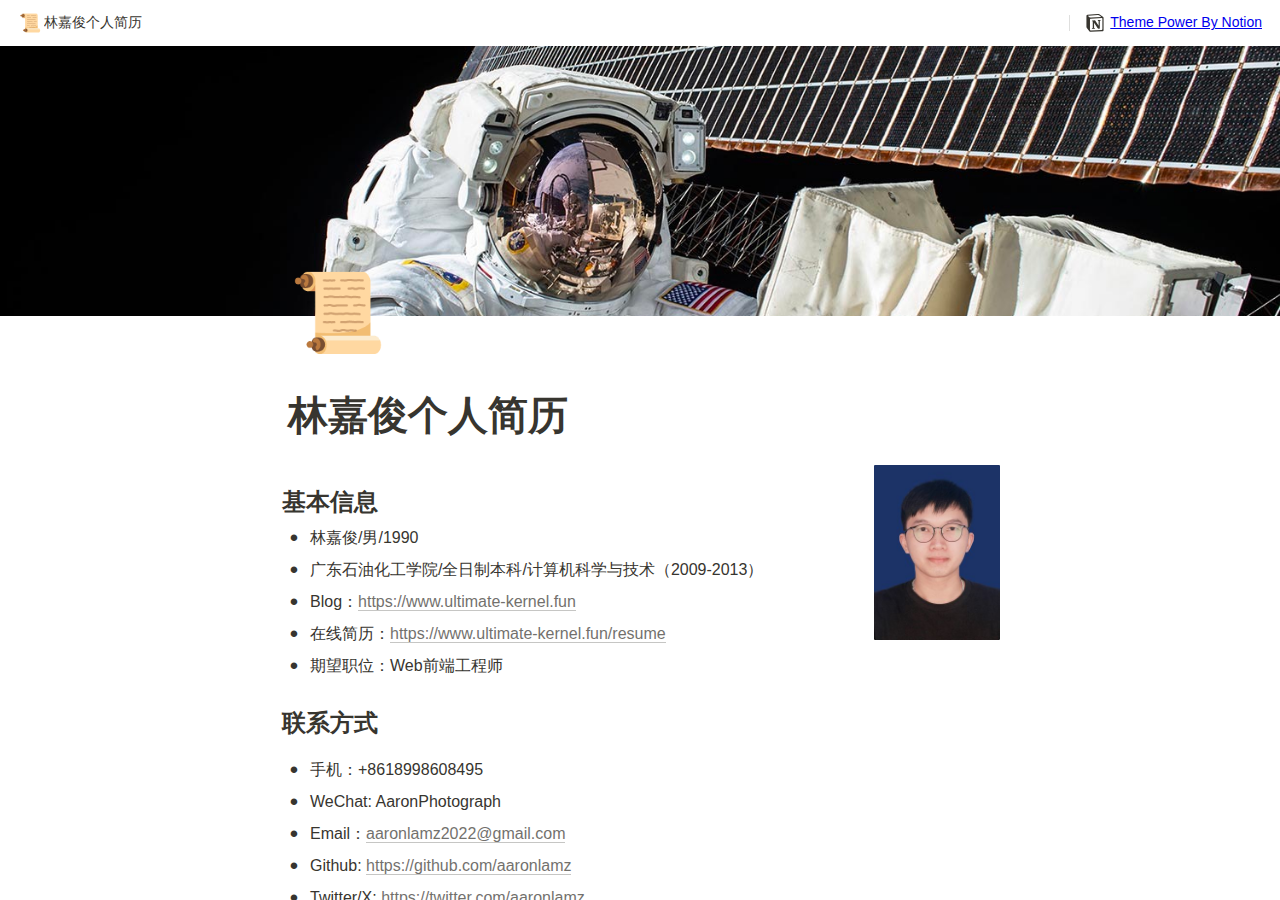
==== commit e837175b: "update cover img" ====
--- a/src/index.html
+++ b/src/index.html
@@ -301,8 +301,8 @@
                       <div style="width: 100%; cursor: inherit;">
                         <div style="display: grid; width: 100%; height: 30vh;">
                           <div style="grid-area: 1 / 1 / auto / auto; width: 100%; height: 100%;"><img
-                            src="./asset/images/gradients_10.jpg" referrerpolicy="same-origin"
-                              style="display: block; object-fit: cover; border-radius: 0px; width: 100%; height: 30vh; opacity: 1; object-position: center 40%;">
+                            src="./asset/images/gradients_11.jpg" referrerpolicy="same-origin"
+                              style="display: block; object-fit: cover; border-radius: 0px; width: 100%; height: 30vh; opacity: 1; object-position: center 57%;">
                           </div>
                         </div>
                       </div>
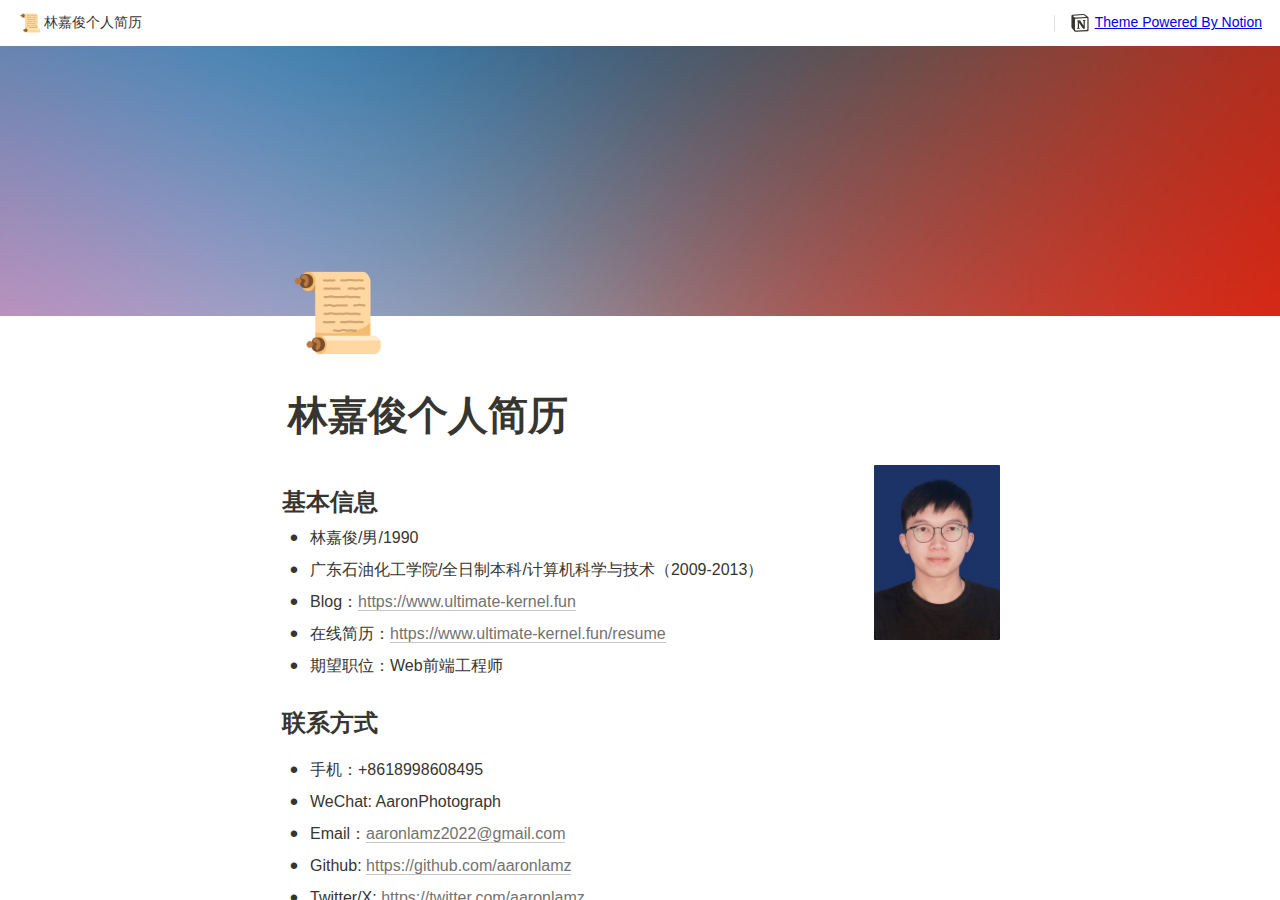
==== commit 45678bc0: "update cover" ====
--- a/src/index.html
+++ b/src/index.html
@@ -278,7 +278,7 @@
                         d="M 20.6927 21.9315C 24.5836 25.0924 26.0432 24.8512 33.3492 24.3638L 102.228 20.2279C 103.689 20.2279 102.474 18.7705 101.987 18.5283L 90.5477 10.2586C 88.3558 8.55699 85.4356 6.60818 79.8387 7.09563L 13.1433 11.9602C 10.711 12.2014 10.2251 13.4175 11.1939 14.3924L 20.6927 21.9315ZM 24.8281 37.9835L 24.8281 110.456C 24.8281 114.351 26.7745 115.808 31.1553 115.567L 106.853 111.187C 111.236 110.946 111.724 108.267 111.724 105.103L 111.724 33.1169C 111.724 29.958 110.509 28.2544 107.826 28.4976L 28.721 33.1169C 25.8018 33.3622 24.8281 34.8225 24.8281 37.9835ZM 99.5567 41.8711C 100.042 44.0622 99.5567 46.2512 97.3618 46.4974L 93.7143 47.2241L 93.7143 100.728C 90.5477 102.43 87.6275 103.403 85.1942 103.403C 81.2983 103.403 80.3226 102.186 77.4044 98.54L 53.5471 61.087L 53.5471 97.3239L 61.0964 99.0275C 61.0964 99.0275 61.0964 103.403 55.0057 103.403L 38.2148 104.377C 37.727 103.403 38.2148 100.973 39.9179 100.486L 44.2996 99.2717L 44.2996 51.36L 38.2158 50.8725C 37.728 48.6815 38.9431 45.5225 42.3532 45.2773L 60.3661 44.0631L 85.1942 82.0036L 85.1942 48.4402L 78.864 47.7136C 78.3781 45.0351 80.3226 43.0902 82.7569 42.849L 99.5567 41.8711ZM 7.5434 5.39404L 76.9175 0.285276C 85.4366 -0.445402 87.6285 0.0440428 92.983 3.93368L 115.128 19.4982C 118.782 22.1747 120 22.9034 120 25.8211L 120 111.187C 120 116.537 118.051 119.701 111.237 120.185L 30.6734 125.05C 25.5584 125.294 23.124 124.565 20.4453 121.158L 4.13735 99.9994C 1.21516 96.1048 0 93.191 0 89.7819L 0 13.903C 0 9.5279 1.94945 5.8785 7.5434 5.39404Z">
                       </path>
                     </svg>
-                    <a href="https://www.notion.so/" target="_blank">Theme Power By Notion</a>
+                    <a href="https://www.notion.so/" target="_blank">Theme Powered By Notion</a>
                   </div>
                 </div>
               </div>
@@ -301,7 +301,7 @@
                       <div style="width: 100%; cursor: inherit;">
                         <div style="display: grid; width: 100%; height: 30vh;">
                           <div style="grid-area: 1 / 1 / auto / auto; width: 100%; height: 100%;"><img
-                            src="./asset/images/gradients_11.jpg" referrerpolicy="same-origin"
+                            src="./asset/images/gradients_10.jpg" referrerpolicy="same-origin"
                               style="display: block; object-fit: cover; border-radius: 0px; width: 100%; height: 30vh; opacity: 1; object-position: center 57%;">
                           </div>
                         </div>
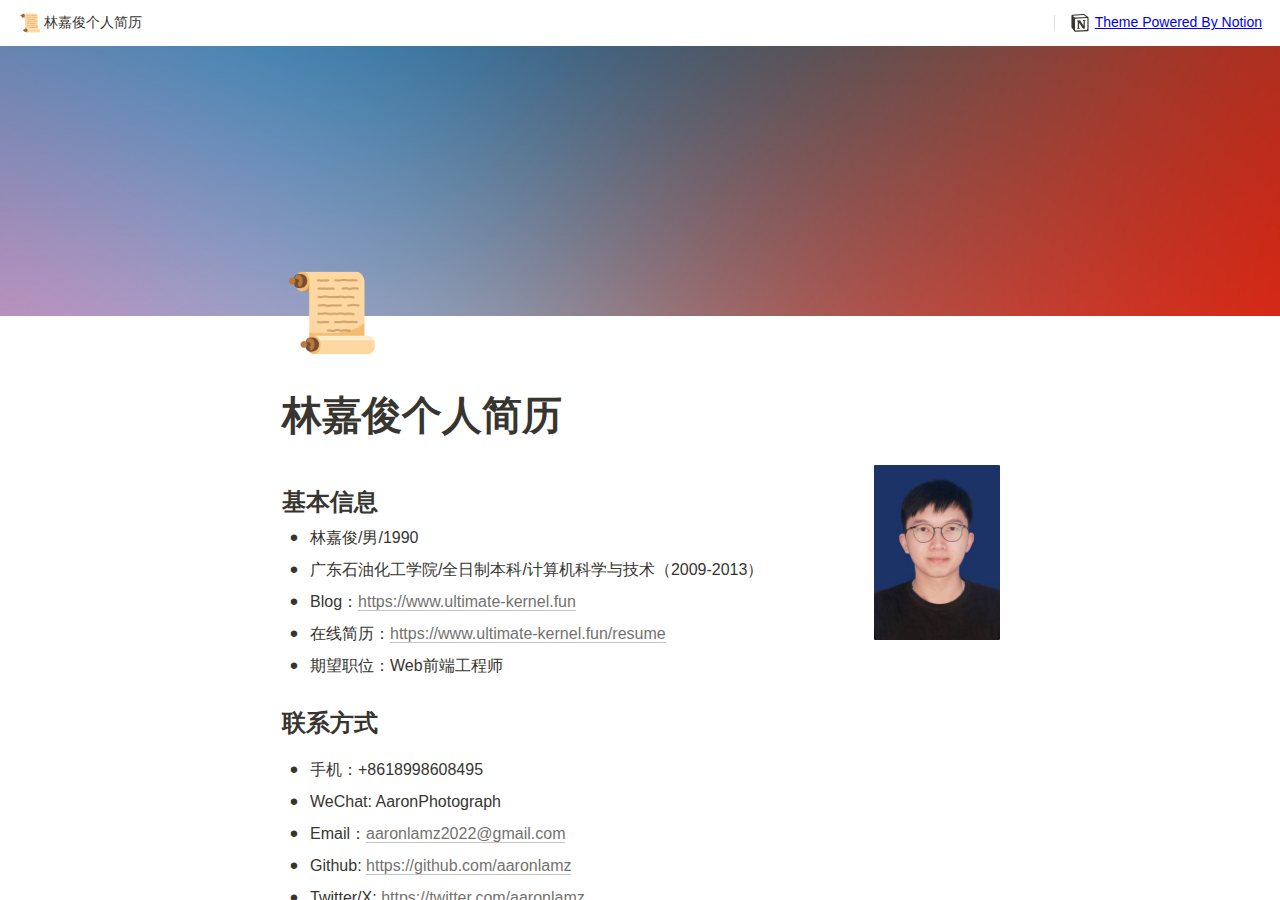
==== commit 55fce93f: "update" ====
--- a/src/index.html
+++ b/src/index.html
@@ -316,7 +316,7 @@
                       <div
                         style="width: 100%; display: flex; flex-direction: column; align-items: center; flex-shrink: 0; flex-grow: 0;">
                         <div
-                          style="max-width: 100%; padding-left: calc(96px + env(safe-area-inset-left)); width: 100%;">
+                          style="max-width: 100%; padding-left: calc(10% + env(safe-area-inset-left)); width: 100%;">
                           <div contenteditable="false" class="pseudoSelection" data-content-editable-void="true"
                             style="user-select: none; --pseudoSelection--background: transparent; pointer-events: none;">
                             <div class="notion-record-icon notranslate"
@@ -334,7 +334,7 @@
                               style="display: flex; justify-content: flex-start; flex-wrap: wrap; margin-top: 8px; margin-bottom: 4px; margin-left: -1px; color: rgba(55, 53, 47, 0.5); font-family: ui-sans-serif, -apple-system, BlinkMacSystemFont, &quot;Segoe UI&quot;, Helvetica, &quot;Apple Color Emoji&quot;, Arial, sans-serif, &quot;Segoe UI Emoji&quot;, &quot;Segoe UI Symbol&quot;; height: 24px; pointer-events: auto;">
                             </div>
                           </div>
-                          <div style="padding-right: calc(96px + env(safe-area-inset-right));">
+                          <div style="padding-right: calc(10% + env(safe-area-inset-right));">
                             <div>
                               <div data-block-id="6e8c90db-dacb-490f-a723-4e24e9cf0568"
                                 class="notion-selectable notion-page-block"
@@ -352,7 +352,7 @@
                       <div
                         style="width: 100%; display: flex; flex-direction: column; align-items: center; flex-shrink: 0; flex-grow: 0;">
                         <div contenteditable="false" data-content-editable-void="true"
-                          style="padding-left: calc(96px + env(safe-area-inset-left)); padding-right: calc(96px + env(safe-area-inset-right)); max-width: 100%; width: 100%;">
+                          style="padding-left: calc(10% + env(safe-area-inset-left)); padding-right: calc(10% + env(safe-area-inset-right)); max-width: 100%; width: 100%;">
                         </div>
                       </div>
                     </div>
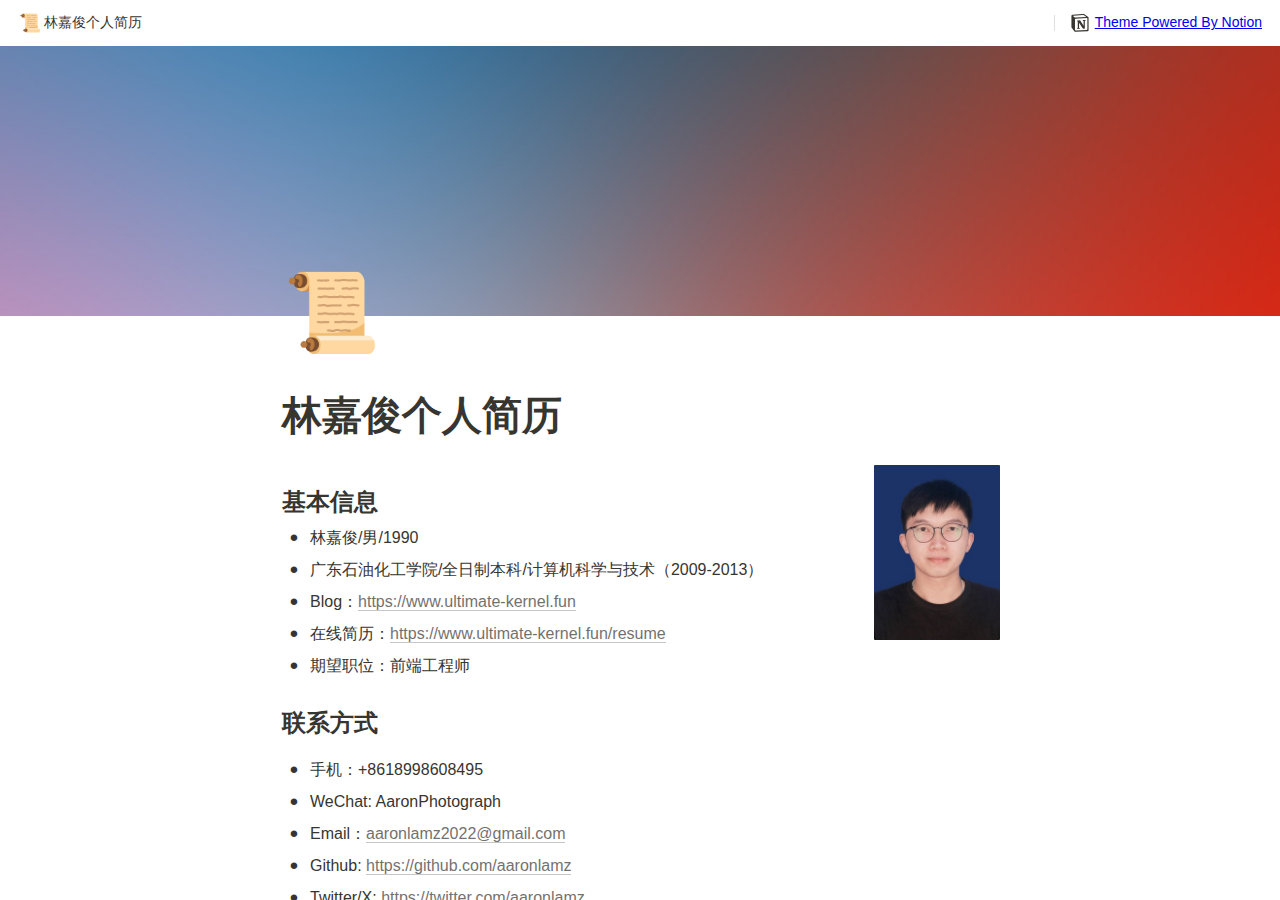
==== commit 8b980633: "update" ====
--- a/src/index.html
+++ b/src/index.html
@@ -1,4 +1,4 @@
-<html class="notion-html">
+<html class="notion-html" lang="en">
 
 <head lang="en">
   <meta charset="utf-8">
@@ -248,8 +248,8 @@
                   <div style="flex-grow: 1; flex-shrink: 1;"></div>
                   <!-- <div role="button" tabindex="0"
                     style="user-select: none; transition: background 20ms ease-in 0s; cursor: pointer; display: inline-flex; align-items: center; flex-shrink: 0; white-space: nowrap; height: 28px; border-radius: 4px; font-size: 14px; line-height: 1.2; min-width: 0px; padding-left: 8px; padding-right: 8px; color: rgb(55, 53, 47);">
-                    <svg viewBox="0 0 16 16" class="search"
-                      style="width: 14px; height: 14px; display: block; fill: inherit; flex-shrink: 0; backface-visibility: hidden; margin-right: 6px;">
+                    <svg role="graphics-symbol" viewBox="0 0 16 16" class="search"
+                      style="width: 14px; height: 14px; display: block; fill: inherit; flex-shrink: 0; margin-right: 6px;">
                       <path
                         d="M.281 6.438c0-.875.164-1.696.492-2.461a6.484 6.484 0 011.375-2.032A6.237 6.237 0 016.64.078 6.2 6.2 0 019.11.57c.77.328 1.447.787 2.03 1.375a6.374 6.374 0 011.368 2.032c.333.765.5 1.586.5 2.46 0 .688-.107 1.342-.32 1.961a6.28 6.28 0 01-.868 1.696l3.563 3.578c.11.104.19.226.242.367.057.14.086.29.086.445 0 .22-.05.417-.149.594a1.122 1.122 0 01-1 .57c-.156 0-.307-.028-.453-.086a1.058 1.058 0 01-.382-.25l-3.586-3.585c-.5.333-1.047.596-1.641.789a6.089 6.089 0 01-1.86.28 6.237 6.237 0 01-2.468-.491 6.4 6.4 0 01-2.024-1.367A6.509 6.509 0 01.773 8.913a6.256 6.256 0 01-.492-2.476zm1.664 0c0 .65.12 1.26.36 1.828a4.775 4.775 0 001.015 1.5c.433.427.933.763 1.5 1.007a4.548 4.548 0 001.82.368c.652 0 1.261-.123 1.829-.368a4.747 4.747 0 002.508-2.507 4.567 4.567 0 00.367-1.829c0-.645-.123-1.252-.367-1.82a4.776 4.776 0 00-1.016-1.5A4.578 4.578 0 008.469 2.11a4.567 4.567 0 00-1.828-.367c-.646 0-1.253.123-1.82.367a4.667 4.667 0 00-1.5 1.008c-.433.432-.772.932-1.016 1.5a4.633 4.633 0 00-.36 1.82z">
                       </path>
@@ -259,8 +259,8 @@
                     Duplicate</div>
                   <div role="button" tabindex="0" aria-label="More actions"
                     style="user-select: none; transition: background 20ms ease-in 0s; cursor: pointer; display: flex; align-items: center; justify-content: center; width: 32px; height: 28px; border-radius: 3px;">
-                    <svg viewBox="0 0 13 3" class="dots"
-                      style="width: 18px; height: 18px; display: block; fill: inherit; flex-shrink: 0; backface-visibility: hidden;">
+                    <svg role="graphics-symbol" viewBox="0 0 13 3" class="dots"
+                      style="width: 18px; height: 18px; display: block; fill: inherit; flex-shrink: 0;">
                       <g>
                         <path d="M3,1.5A1.5,1.5,0,1,1,1.5,0,1.5,1.5,0,0,1,3,1.5Z"></path>
                         <path d="M8,1.5A1.5,1.5,0,1,1,6.5,0,1.5,1.5,0,0,1,8,1.5Z"></path>
@@ -497,7 +497,7 @@
                                         <div spellcheck="true" placeholder="List" data-content-editable-leaf="true"
                                           contenteditable="false"
                                           style="max-width: 100%; width: 100%; white-space: normal; word-break: break-word; caret-color: rgb(55, 53, 47); padding: 3px 2px; text-align: left;">
-                                          期望职位：Web前端工程师</div>
+                                          期望职位：前端工程师</div>
                                       </div>
                                     </div>
                                   </div>
@@ -526,7 +526,7 @@
                                   class="notion-selectable notion-image-block"
                                   style="width: 132px; max-width: 100%; align-self: flex-start; margin-top: 4px; margin-bottom: 0px;">
                                   <div contenteditable="false" data-content-editable-void="true" role="figure"
-                                    aria-labelledby="id_9">
+                                    aria-labelledby="id_7">
                                     <div style="display: flex;">
                                       <div class="notion-cursor-default"
                                         style="position: relative; overflow: hidden; flex-grow: 1;">
@@ -706,8 +706,8 @@
                               <div spellcheck="true" placeholder=" " data-content-editable-leaf="true"
                                 contenteditable="false"
                                 style="max-width: 100%; width: 100%; white-space: normal; word-break: break-word; caret-color: rgb(55, 53, 47); padding: 3px 2px;">
-                                10 年 Web 前端开发经验，现任职盈立证券高级前端工程师。先后效力于 Avanade、平安信托、盈立证券公司。擅长 APP H5、PC
-                                Web、小程序等前端项目开发，熟练使用JavaScript、TypeScript、Vue、React、Webpack、Node.js 等技术进行前端项目建设，熟悉 Gitlab
+                                10 年 Web 前端开发经验，现任职盈立证券高级前端工程师。先后效力于 Avanade、平安信托、盈立证券公司。擅长 APPH5、PC
+                                客户端、小程序等前端项目开发，熟练使用JavaScript、TypeScript、Vue、React、Webpack、Node.js 等技术进行前端项目建设，熟悉 Gitlab
                                 CI、jenkins 前端自动化部署。具备良好学习能力和团队沟通能力，乐于与团队进行技术分享，能与团队共同成长。</div>
                             </div>
                           </div>
@@ -760,28 +760,6 @@
                             </div>
                           </div>
                         </div>
-                        <div data-block-id="4d9d005d-6ce1-4058-b4e8-76582a362cc1"
-                          class="notion-selectable notion-bulleted_list-block"
-                          style="width: 100%; max-width: 1248px; margin-top: 1px; margin-bottom: 1px;">
-                          <div
-                            style="display: flex; align-items: flex-start; width: 100%; padding-left: 2px; color: inherit; fill: inherit;">
-                            <div contenteditable="false" class="pseudoSelection" data-content-editable-void="true"
-                              data-text-edit-side="start"
-                              style="user-select: none; --pseudoSelection--background: transparent; margin-right: 2px; width: 24px; display: flex; align-items: center; justify-content: center; flex-grow: 0; flex-shrink: 0; min-height: calc(1.5em + 3px + 3px);">
-                              <div class="pseudoBefore"
-                                style="font-size: 1.5em; line-height: 1; margin-bottom: 0px; --pseudoBefore--fontFamily: Arial; --pseudoBefore--content: &quot;•&quot;;">
-                              </div>
-                            </div>
-                            <div style="flex: 1 1 0px; min-width: 1px; display: flex; flex-direction: column;">
-                              <div style="display: flex;">
-                                <div spellcheck="true" placeholder="List" data-content-editable-leaf="true"
-                                  contenteditable="false"
-                                  style="max-width: 100%; width: 100%; white-space: normal; word-break: break-word; caret-color: rgb(55, 53, 47); padding: 3px 2px; text-align: left;">
-                                  部门：盈立集团/平台产品技术线/技术研发部/Web开发一组</div>
-                              </div>
-                            </div>
-                          </div>
-                        </div>
                         <div data-block-id="65b2c529-8cbb-482b-977c-1fcc39d3f659"
                           class="notion-selectable notion-bulleted_list-block"
                           style="width: 100%; max-width: 1248px; margin-top: 1px; margin-bottom: 1px;">
@@ -799,7 +777,7 @@
                                 <div spellcheck="true" placeholder="List" data-content-editable-leaf="true"
                                   contenteditable="false"
                                   style="max-width: 100%; width: 100%; white-space: normal; word-break: break-word; caret-color: rgb(55, 53, 47); padding: 3px 2px; text-align: left;">
-                                  职位：前端开发高级工程师/ Web开发组TL</div>
+                                  职位：盈立证券/前端开发高级工程师/ Web开发一组TeamLeader</div>
                               </div>
                             </div>
                           </div>
@@ -821,95 +799,7 @@
                                 <div spellcheck="true" placeholder="List" data-content-editable-leaf="true"
                                   contenteditable="false"
                                   style="max-width: 100%; width: 100%; white-space: normal; word-break: break-word; caret-color: rgb(55, 53, 47); padding: 3px 2px; text-align: left;">
-                                  职责：</div>
-                              </div>
-                              <div data-block-id="c4c9bed4-5681-45f2-9aaf-9b266085290c"
-                                class="notion-selectable notion-bulleted_list-block"
-                                style="width: 100%; max-width: 100%; margin-top: 2px; margin-bottom: 1px;">
-                                <div
-                                  style="display: flex; align-items: flex-start; width: 100%; padding-left: 2px; color: inherit; fill: inherit;">
-                                  <div contenteditable="false" class="pseudoSelection" data-content-editable-void="true"
-                                    data-text-edit-side="start"
-                                    style="user-select: none; --pseudoSelection--background: transparent; margin-right: 2px; width: 24px; display: flex; align-items: center; justify-content: center; flex-grow: 0; flex-shrink: 0; min-height: calc(1.5em + 3px + 3px);">
-                                    <div class="pseudoBefore"
-                                      style="font-size: 1.5em; line-height: 1; margin-bottom: 0px; --pseudoBefore--fontFamily: Arial; --pseudoBefore--content: &quot;◦&quot;;">
-                                    </div>
-                                  </div>
-                                  <div style="flex: 1 1 0px; min-width: 1px; display: flex; flex-direction: column;">
-                                    <div style="display: flex;">
-                                      <div spellcheck="true" placeholder="List" data-content-editable-leaf="true"
-                                        contenteditable="false"
-                                        style="max-width: 100%; width: 100%; white-space: normal; word-break: break-word; caret-color: rgb(55, 53, 47); padding: 3px 2px; text-align: left;">
-                                        参与盈立智投 APPH5 页面开发</div>
-                                    </div>
-                                  </div>
-                                </div>
-                              </div>
-                              <div data-block-id="1c4554d0-8d64-4407-87e9-5966356c8303"
-                                class="notion-selectable notion-bulleted_list-block"
-                                style="width: 100%; max-width: 100%; margin-top: 1px; margin-bottom: 1px;">
-                                <div
-                                  style="display: flex; align-items: flex-start; width: 100%; padding-left: 2px; color: inherit; fill: inherit;">
-                                  <div contenteditable="false" class="pseudoSelection" data-content-editable-void="true"
-                                    data-text-edit-side="start"
-                                    style="user-select: none; --pseudoSelection--background: transparent; margin-right: 2px; width: 24px; display: flex; align-items: center; justify-content: center; flex-grow: 0; flex-shrink: 0; min-height: calc(1.5em + 3px + 3px);">
-                                    <div class="pseudoBefore"
-                                      style="font-size: 1.5em; line-height: 1; margin-bottom: 0px; --pseudoBefore--fontFamily: Arial; --pseudoBefore--content: &quot;◦&quot;;">
-                                    </div>
-                                  </div>
-                                  <div style="flex: 1 1 0px; min-width: 1px; display: flex; flex-direction: column;">
-                                    <div style="display: flex;">
-                                      <div spellcheck="true" placeholder="List" data-content-editable-leaf="true"
-                                        contenteditable="false"
-                                        style="max-width: 100%; width: 100%; white-space: normal; word-break: break-word; caret-color: rgb(55, 53, 47); padding: 3px 2px; text-align: left;">
-                                        主导盈立智投小程序、中台管理系统项目搭建及开发工作</div>
-                                    </div>
-                                  </div>
-                                </div>
-                              </div>
-                              <div data-block-id="98d4c712-da58-4514-8bd7-5ddc65219f8e"
-                                class="notion-selectable notion-bulleted_list-block"
-                                style="width: 100%; max-width: 100%; margin-top: 1px; margin-bottom: 1px;">
-                                <div
-                                  style="display: flex; align-items: flex-start; width: 100%; padding-left: 2px; color: inherit; fill: inherit;">
-                                  <div contenteditable="false" class="pseudoSelection" data-content-editable-void="true"
-                                    data-text-edit-side="start"
-                                    style="user-select: none; --pseudoSelection--background: transparent; margin-right: 2px; width: 24px; display: flex; align-items: center; justify-content: center; flex-grow: 0; flex-shrink: 0; min-height: calc(1.5em + 3px + 3px);">
-                                    <div class="pseudoBefore"
-                                      style="font-size: 1.5em; line-height: 1; margin-bottom: 0px; --pseudoBefore--fontFamily: Arial; --pseudoBefore--content: &quot;◦&quot;;">
-                                    </div>
-                                  </div>
-                                  <div style="flex: 1 1 0px; min-width: 1px; display: flex; flex-direction: column;">
-                                    <div style="display: flex;">
-                                      <div spellcheck="true" placeholder="List" data-content-editable-leaf="true"
-                                        contenteditable="false"
-                                        style="max-width: 100%; width: 100%; white-space: normal; word-break: break-word; caret-color: rgb(55, 53, 47); padding: 3px 2px; text-align: left;">
-                                        负责盈立智投交易业务前端开发任务、前端组需求管理及组内成员管理工作</div>
-                                    </div>
-                                  </div>
-                                </div>
-                              </div>
-                              <div data-block-id="45f43e6a-6727-46f0-8070-059300a516a7"
-                                class="notion-selectable notion-bulleted_list-block"
-                                style="width: 100%; max-width: 100%; margin-top: 1px; margin-bottom: 0px;">
-                                <div
-                                  style="display: flex; align-items: flex-start; width: 100%; padding-left: 2px; color: inherit; fill: inherit;">
-                                  <div contenteditable="false" class="pseudoSelection" data-content-editable-void="true"
-                                    data-text-edit-side="start"
-                                    style="user-select: none; --pseudoSelection--background: transparent; margin-right: 2px; width: 24px; display: flex; align-items: center; justify-content: center; flex-grow: 0; flex-shrink: 0; min-height: calc(1.5em + 3px + 3px);">
-                                    <div class="pseudoBefore"
-                                      style="font-size: 1.5em; line-height: 1; margin-bottom: 0px; --pseudoBefore--fontFamily: Arial; --pseudoBefore--content: &quot;◦&quot;;">
-                                    </div>
-                                  </div>
-                                  <div style="flex: 1 1 0px; min-width: 1px; display: flex; flex-direction: column;">
-                                    <div style="display: flex;">
-                                      <div spellcheck="true" placeholder="List" data-content-editable-leaf="true"
-                                        contenteditable="false"
-                                        style="max-width: 100%; width: 100%; white-space: normal; word-break: break-word; caret-color: rgb(55, 53, 47); padding: 3px 2px; text-align: left;">
-                                        负责项目持续集成部署、JS实用公共库、uSMART UI组建库搭建及维护</div>
-                                    </div>
-                                  </div>
-                                </div>
+                                  职责：负责盈立证券 APPH5、中台管理系统、小程序、PC客户端搭建及开发工作</div>
                               </div>
                             </div>
                           </div>
@@ -969,29 +859,7 @@
                                 <div spellcheck="true" placeholder="List" data-content-editable-leaf="true"
                                   contenteditable="false"
                                   style="max-width: 100%; width: 100%; white-space: normal; word-break: break-word; caret-color: rgb(55, 53, 47); padding: 3px 2px; text-align: left;">
-                                  部门：IT运营中心互联网开发部</div>
-                              </div>
-                            </div>
-                          </div>
-                        </div>
-                        <div data-block-id="9c0401d7-c12b-483f-9376-e3dc031a06c5"
-                          class="notion-selectable notion-bulleted_list-block"
-                          style="width: 100%; max-width: 1248px; margin-top: 1px; margin-bottom: 1px;">
-                          <div
-                            style="display: flex; align-items: flex-start; width: 100%; padding-left: 2px; color: inherit; fill: inherit;">
-                            <div contenteditable="false" class="pseudoSelection" data-content-editable-void="true"
-                              data-text-edit-side="start"
-                              style="user-select: none; --pseudoSelection--background: transparent; margin-right: 2px; width: 24px; display: flex; align-items: center; justify-content: center; flex-grow: 0; flex-shrink: 0; min-height: calc(1.5em + 3px + 3px);">
-                              <div class="pseudoBefore"
-                                style="font-size: 1.5em; line-height: 1; margin-bottom: 0px; --pseudoBefore--fontFamily: Arial; --pseudoBefore--content: &quot;•&quot;;">
-                              </div>
-                            </div>
-                            <div style="flex: 1 1 0px; min-width: 1px; display: flex; flex-direction: column;">
-                              <div style="display: flex;">
-                                <div spellcheck="true" placeholder="List" data-content-editable-leaf="true"
-                                  contenteditable="false"
-                                  style="max-width: 100%; width: 100%; white-space: normal; word-break: break-word; caret-color: rgb(55, 53, 47); padding: 3px 2px; text-align: left;">
-                                  职位：软件开发工程师</div>
+                                  职位：信托IT运营中心互联网开发部/软件开发工程师</div>
                               </div>
                             </div>
                           </div>
@@ -1013,73 +881,7 @@
                                 <div spellcheck="true" placeholder="List" data-content-editable-leaf="true"
                                   contenteditable="false"
                                   style="max-width: 100%; width: 100%; white-space: normal; word-break: break-word; caret-color: rgb(55, 53, 47); padding: 3px 2px; text-align: left;">
-                                  职责：</div>
-                              </div>
-                              <div data-block-id="5011bda7-7758-4502-8cc8-cd4d98380d17"
-                                class="notion-selectable notion-bulleted_list-block"
-                                style="width: 100%; max-width: 100%; margin-top: 2px; margin-bottom: 1px;">
-                                <div
-                                  style="display: flex; align-items: flex-start; width: 100%; padding-left: 2px; color: inherit; fill: inherit;">
-                                  <div contenteditable="false" class="pseudoSelection" data-content-editable-void="true"
-                                    data-text-edit-side="start"
-                                    style="user-select: none; --pseudoSelection--background: transparent; margin-right: 2px; width: 24px; display: flex; align-items: center; justify-content: center; flex-grow: 0; flex-shrink: 0; min-height: calc(1.5em + 3px + 3px);">
-                                    <div class="pseudoBefore"
-                                      style="font-size: 1.5em; line-height: 1; margin-bottom: 0px; --pseudoBefore--fontFamily: Arial; --pseudoBefore--content: &quot;◦&quot;;">
-                                    </div>
-                                  </div>
-                                  <div style="flex: 1 1 0px; min-width: 1px; display: flex; flex-direction: column;">
-                                    <div style="display: flex;">
-                                      <div spellcheck="true" placeholder="List" data-content-editable-leaf="true"
-                                        contenteditable="false"
-                                        style="max-width: 100%; width: 100%; white-space: normal; word-break: break-word; caret-color: rgb(55, 53, 47); padding: 3px 2px; text-align: left;">
-                                        参与平安财富宝APP H5、平安财富宝PC官网、微信公众号项目前端开发维护工作</div>
-                                    </div>
-                                  </div>
-                                </div>
-                              </div>
-                              <div data-block-id="7320e74f-9869-4641-909f-7550b706afd6"
-                                class="notion-selectable notion-bulleted_list-block"
-                                style="width: 100%; max-width: 100%; margin-top: 1px; margin-bottom: 1px;">
-                                <div
-                                  style="display: flex; align-items: flex-start; width: 100%; padding-left: 2px; color: inherit; fill: inherit;">
-                                  <div contenteditable="false" class="pseudoSelection" data-content-editable-void="true"
-                                    data-text-edit-side="start"
-                                    style="user-select: none; --pseudoSelection--background: transparent; margin-right: 2px; width: 24px; display: flex; align-items: center; justify-content: center; flex-grow: 0; flex-shrink: 0; min-height: calc(1.5em + 3px + 3px);">
-                                    <div class="pseudoBefore"
-                                      style="font-size: 1.5em; line-height: 1; margin-bottom: 0px; --pseudoBefore--fontFamily: Arial; --pseudoBefore--content: &quot;◦&quot;;">
-                                    </div>
-                                  </div>
-                                  <div style="flex: 1 1 0px; min-width: 1px; display: flex; flex-direction: column;">
-                                    <div style="display: flex;">
-                                      <div spellcheck="true" placeholder="List" data-content-editable-leaf="true"
-                                        contenteditable="false"
-                                        style="max-width: 100%; width: 100%; white-space: normal; word-break: break-word; caret-color: rgb(55, 53, 47); padding: 3px 2px; text-align: left;">
-                                        负责前端项目部署开发和维护</div>
-                                    </div>
-                                  </div>
-                                </div>
-                              </div>
-                              <div data-block-id="e023305c-1e46-4b1d-85bb-839ceafe56af"
-                                class="notion-selectable notion-bulleted_list-block"
-                                style="width: 100%; max-width: 100%; margin-top: 1px; margin-bottom: 0px;">
-                                <div
-                                  style="display: flex; align-items: flex-start; width: 100%; padding-left: 2px; color: inherit; fill: inherit;">
-                                  <div contenteditable="false" class="pseudoSelection" data-content-editable-void="true"
-                                    data-text-edit-side="start"
-                                    style="user-select: none; --pseudoSelection--background: transparent; margin-right: 2px; width: 24px; display: flex; align-items: center; justify-content: center; flex-grow: 0; flex-shrink: 0; min-height: calc(1.5em + 3px + 3px);">
-                                    <div class="pseudoBefore"
-                                      style="font-size: 1.5em; line-height: 1; margin-bottom: 0px; --pseudoBefore--fontFamily: Arial; --pseudoBefore--content: &quot;◦&quot;;">
-                                    </div>
-                                  </div>
-                                  <div style="flex: 1 1 0px; min-width: 1px; display: flex; flex-direction: column;">
-                                    <div style="display: flex;">
-                                      <div spellcheck="true" placeholder="List" data-content-editable-leaf="true"
-                                        contenteditable="false"
-                                        style="max-width: 100%; width: 100%; white-space: normal; word-break: break-word; caret-color: rgb(55, 53, 47); padding: 3px 2px; text-align: left;">
-                                        主导智能客服前端项目规划、搭建及开发</div>
-                                    </div>
-                                  </div>
-                                </div>
+                                  职责：参与平安财富宝 APPH5、平安财富宝PC官网、微信公众号、智能客服前端项目开发维护工作</div>
                               </div>
                             </div>
                           </div>
@@ -1122,28 +924,6 @@
                             </div>
                           </div>
                         </div>
-                        <div data-block-id="c0dda5e0-4bcf-47b5-8eef-1697f35dd0cc"
-                          class="notion-selectable notion-bulleted_list-block"
-                          style="width: 100%; max-width: 1248px; margin-top: 1px; margin-bottom: 1px;">
-                          <div
-                            style="display: flex; align-items: flex-start; width: 100%; padding-left: 2px; color: inherit; fill: inherit;">
-                            <div contenteditable="false" class="pseudoSelection" data-content-editable-void="true"
-                              data-text-edit-side="start"
-                              style="user-select: none; --pseudoSelection--background: transparent; margin-right: 2px; width: 24px; display: flex; align-items: center; justify-content: center; flex-grow: 0; flex-shrink: 0; min-height: calc(1.5em + 3px + 3px);">
-                              <div class="pseudoBefore"
-                                style="font-size: 1.5em; line-height: 1; margin-bottom: 0px; --pseudoBefore--fontFamily: Arial; --pseudoBefore--content: &quot;•&quot;;">
-                              </div>
-                            </div>
-                            <div style="flex: 1 1 0px; min-width: 1px; display: flex; flex-direction: column;">
-                              <div style="display: flex;">
-                                <div spellcheck="true" placeholder="List" data-content-editable-leaf="true"
-                                  contenteditable="false"
-                                  style="max-width: 100%; width: 100%; white-space: normal; word-break: break-word; caret-color: rgb(55, 53, 47); padding: 3px 2px; text-align: left;">
-                                  部门：前端开发部</div>
-                              </div>
-                            </div>
-                          </div>
-                        </div>
                         <div data-block-id="7fe9ba7d-667c-4414-aeb8-10cc503eb11f"
                           class="notion-selectable notion-bulleted_list-block"
                           style="width: 100%; max-width: 1248px; margin-top: 1px; margin-bottom: 1px;">
@@ -1183,7 +963,7 @@
                                 <div spellcheck="true" placeholder="List" data-content-editable-leaf="true"
                                   contenteditable="false"
                                   style="max-width: 100%; width: 100%; white-space: normal; word-break: break-word; caret-color: rgb(55, 53, 47); padding: 3px 2px; text-align: left;">
-                                  职责：前端项目日常开发与维护</div>
+                                  职责：负责前端项目日常开发与维护</div>
                               </div>
                             </div>
                           </div>
@@ -1205,7 +985,7 @@
                             <h4 spellcheck="true" placeholder="Heading 3" data-content-editable-leaf="true"
                               contenteditable="false"
                               style="max-width: 100%; width: 100%; white-space: normal; word-break: break-word; caret-color: rgb(55, 53, 47); padding: 3px 2px; font-family: ui-sans-serif, -apple-system, BlinkMacSystemFont, &quot;Segoe UI&quot;, Helvetica, &quot;Apple Color Emoji&quot;, Arial, sans-serif, &quot;Segoe UI Emoji&quot;, &quot;Segoe UI Symbol&quot;; font-weight: 600; font-size: 1.25em; line-height: 1.3; margin: 0px;">
-                              盈立证券前端基础建设</h4>
+                              uSMART 前端基础建设</h4>
                           </div>
                         </div>
                         <div data-block-id="8d2c0dda-d1e9-43eb-a3ca-991de64a83f6"
@@ -1225,7 +1005,7 @@
                                 <div spellcheck="true" placeholder="List" data-content-editable-leaf="true"
                                   contenteditable="false"
                                   style="max-width: 100%; width: 100%; white-space: normal; word-break: break-word; caret-color: rgb(55, 53, 47); padding: 3px 2px; text-align: left;">
-                                  uSMART AdminUI - 主导 AdminUI 库及相关文档建设，基于Element UI 二次封装，主要解决业务系统统一样式、提高代码复用性以及提高组员开发效率。
+                                  uSMARTAdminUI - 主导 AdminUI 库及相关文档建设，基于Element UI 二次封装，主要解决业务系统统一样式、提高代码复用性以及提高组员开发效率。
                                 </div>
                               </div>
                             </div>
@@ -1272,29 +1052,6 @@
                                   style="max-width: 100%; width: 100%; white-space: normal; word-break: break-word; caret-color: rgb(55, 53, 47); padding: 3px 2px; text-align: left;">
                                   JS 实用公共库 - 开发基于 Rollup 构建的内部函数库，利于各项目代码复用及维护、极大提高团队协作效率，主要包括字符串处理、网络请求、类型错误判断及
                                   JSBridge 等工具函数封装。</div>
-                              </div>
-                            </div>
-                          </div>
-                        </div>
-                        <div data-block-id="63c926fd-9a1b-45d3-abcf-3e5c6ef2fa2e"
-                          class="notion-selectable notion-bulleted_list-block"
-                          style="width: 100%; max-width: 1248px; margin-top: 1px; margin-bottom: 1px;">
-                          <div
-                            style="display: flex; align-items: flex-start; width: 100%; padding-left: 2px; color: inherit; fill: inherit;">
-                            <div contenteditable="false" class="pseudoSelection" data-content-editable-void="true"
-                              data-text-edit-side="start"
-                              style="user-select: none; --pseudoSelection--background: transparent; margin-right: 2px; width: 24px; display: flex; align-items: center; justify-content: center; flex-grow: 0; flex-shrink: 0; min-height: calc(1.5em + 3px + 3px);">
-                              <div class="pseudoBefore"
-                                style="font-size: 1.5em; line-height: 1; margin-bottom: 0px; --pseudoBefore--fontFamily: Arial; --pseudoBefore--content: &quot;•&quot;;">
-                              </div>
-                            </div>
-                            <div style="flex: 1 1 0px; min-width: 1px; display: flex; flex-direction: column;">
-                              <div style="display: flex;">
-                                <div spellcheck="true" placeholder="List" data-content-editable-leaf="true"
-                                  contenteditable="false"
-                                  style="max-width: 100%; width: 100%; white-space: normal; word-break: break-word; caret-color: rgb(55, 53, 47); padding: 3px 2px; text-align: left;">
-                                  uSMART 前端导航网站 - 构建基于 vitepress 的导航网站，汇集了前端资源和工具以及内部系统的网站，方便统一信息，减少团队沟通成本以及提高团队技术氛围。
-                                </div>
                               </div>
                             </div>
                           </div>
@@ -1306,7 +1063,7 @@
                             <h4 spellcheck="true" placeholder="Heading 3" data-content-editable-leaf="true"
                               contenteditable="false"
                               style="max-width: 100%; width: 100%; white-space: normal; word-break: break-word; caret-color: rgb(55, 53, 47); padding: 3px 2px; font-family: ui-sans-serif, -apple-system, BlinkMacSystemFont, &quot;Segoe UI&quot;, Helvetica, &quot;Apple Color Emoji&quot;, Arial, sans-serif, &quot;Segoe UI Emoji&quot;, &quot;Segoe UI Symbol&quot;; font-weight: 600; font-size: 1.25em; line-height: 1.3; margin: 0px;">
-                              盈立证券中后台管理系统</h4>
+                              uSMART 中台管理系统</h4>
                           </div>
                         </div>
                         <div data-block-id="afa2adca-a530-48e7-b767-88cf2a88c489"
@@ -1348,9 +1105,7 @@
                                 <div spellcheck="true" placeholder="List" data-content-editable-leaf="true"
                                   contenteditable="false"
                                   style="max-width: 100%; width: 100%; white-space: normal; word-break: break-word; caret-color: rgb(55, 53, 47); padding: 3px 2px; text-align: left;">
-                                  描述：
-                                  盈立证券中台管理系统，核心业务系统，用于支撑盈立证券出入金、港美股交易、开户审核、营销管理等业务的正常运营。系统涉及用户权限管理、客户管理、出入金管理、交易业务管理等多个模块。
-                                </div>
+                                  描述：盈立证券中台管理系统，系统涉及用户权限管理、客户管理、出入金管理、交易业务管理等多个模块。</div>
                               </div>
                             </div>
                           </div>
@@ -1372,9 +1127,8 @@
                                 <div spellcheck="true" placeholder="List" data-content-editable-leaf="true"
                                   contenteditable="false"
                                   style="max-width: 100%; width: 100%; white-space: normal; word-break: break-word; caret-color: rgb(55, 53, 47); padding: 3px 2px; text-align: left;">
-                                  职责：
-                                  独立负责中台管理系统的前端项目的规划及搭建工作。项目主要采用目前业界流行的Vue前端框架搭建的单页应用、结合Vue全家桶VueRouter、Vuex以及Webpack构建工具进行开发。UI组件使用ElementUI，提高日常开发效率。后期由于业务量暴增导致项目太大的问题，需求对根据不同的业务拆分，独立部署，于是对项目进行改造，拆分为多个微前端单页应用，只有一个主单页应用，不同的项目通过资源注入方式在主项目进行加载，解决一个项目过大以及独立部署的问题。
-                                </div>
+                                  职责：负责中台管理系统的前端项目的规划及搭建工作。项目主要采用目前业界流行的Vue前端框架搭建的单页应用、结合Vue全家桶VueRouter、Vuex以及Webpack构建工具进行开发后期由于业务量暴增导致项目太大的问题，需求对根据不同的业务拆分，采用
+                                  qiankun 实现微前端单页应用。</div>
                               </div>
                             </div>
                           </div>
@@ -1408,7 +1162,7 @@
                             <h4 spellcheck="true" placeholder="Heading 3" data-content-editable-leaf="true"
                               contenteditable="false"
                               style="max-width: 100%; width: 100%; white-space: normal; word-break: break-word; caret-color: rgb(55, 53, 47); padding: 3px 2px; font-family: ui-sans-serif, -apple-system, BlinkMacSystemFont, &quot;Segoe UI&quot;, Helvetica, &quot;Apple Color Emoji&quot;, Arial, sans-serif, &quot;Segoe UI Emoji&quot;, &quot;Segoe UI Symbol&quot;; font-weight: 600; font-size: 1.25em; line-height: 1.3; margin: 0px;">
-                              uSMART APP 盈立智投</h4>
+                              uSMART APP</h4>
                           </div>
                         </div>
                         <div data-block-id="33e29bc7-5fc3-4864-8b93-6d2febcb2016"
@@ -1450,8 +1204,7 @@
                                 <div spellcheck="true" placeholder="List" data-content-editable-leaf="true"
                                   contenteditable="false"
                                   style="max-width: 100%; width: 100%; white-space: normal; word-break: break-word; caret-color: rgb(55, 53, 47); padding: 3px 2px; text-align: left;">
-                                  描述：
-                                  新一代专业智能投资平台，通过创新技术和人工智能，为投资者提供简单、专业和低成本的全球投资服务。</div>
+                                  描述：新一代专业智能投资平台，通过创新技术和人工智能，为投资者提供简单、专业和低成本的全球投资服务。</div>
                               </div>
                             </div>
                           </div>
@@ -1473,8 +1226,7 @@
                                 <div spellcheck="true" placeholder="List" data-content-editable-leaf="true"
                                   contenteditable="false"
                                   style="max-width: 100%; width: 100%; white-space: normal; word-break: break-word; caret-color: rgb(55, 53, 47); padding: 3px 2px; text-align: left;">
-                                  职责：
-                                  负责uSMART盈立智投香港版、大陆版及新加坡版本的交易、基金、债券业务等H5页面开发维护。以及为提高页面加载性能，参与APP离线包调研与离线包管理后台开发。</div>
+                                  职责：负责uSMART盈立智投香港版、大陆版及新加坡版本的交易、基金、债券业务等H5页面开发维护。</div>
                               </div>
                             </div>
                           </div>
@@ -1497,6 +1249,34 @@
                                   contenteditable="false"
                                   style="max-width: 100%; width: 100%; white-space: normal; word-break: break-word; caret-color: rgb(55, 53, 47); padding: 3px 2px; text-align: left;">
                                   技术栈：Vue、Vant、Webpack</div>
+                              </div>
+                            </div>
+                          </div>
+                        </div>
+                        <div data-block-id="ad13615f-ec69-4745-966e-900e88828d44"
+                          class="notion-selectable notion-bulleted_list-block"
+                          style="width: 100%; max-width: 1248px; margin-top: 1px; margin-bottom: 1px;">
+                          <div
+                            style="display: flex; align-items: flex-start; width: 100%; padding-left: 2px; color: inherit; fill: inherit;">
+                            <div contenteditable="false" class="pseudoSelection" data-content-editable-void="true"
+                              data-text-edit-side="start"
+                              style="user-select: none; --pseudoSelection--background: transparent; margin-right: 2px; width: 24px; display: flex; align-items: center; justify-content: center; flex-grow: 0; flex-shrink: 0; min-height: calc(1.5em + 3px + 3px);">
+                              <div class="pseudoBefore"
+                                style="font-size: 1.5em; line-height: 1; margin-bottom: 0px; --pseudoBefore--fontFamily: Arial; --pseudoBefore--content: &quot;•&quot;;">
+                              </div>
+                            </div>
+                            <div style="flex: 1 1 0px; min-width: 1px; display: flex; flex-direction: column;">
+                              <div style="display: flex;">
+                                <div spellcheck="true" placeholder="List" data-content-editable-leaf="true"
+                                  contenteditable="false"
+                                  style="max-width: 100%; width: 100%; white-space: normal; word-break: break-word; caret-color: rgb(55, 53, 47); padding: 3px 2px; text-align: left;">
+                                  官网下载地址：<a href="https://www.usmart.hk/zh-hk/download"
+                                    style="cursor:pointer;color:inherit;word-wrap:break-word;text-decoration:inherit"
+                                    class="notion-link-token notion-focusable-token notion-enable-hover"
+                                    rel="noopener noreferrer" data-token-index="1" tabindex="0"><span
+                                      style="border-bottom:0.05em solid;border-color:rgba(55,53,47,0.4);opacity:0.7"
+                                      class="link-annotation-ad13615f-ec69-4745-966e-900e88828d44-856779853">https://www.usmart.hk/zh-hk/download</span></a>
+                                </div>
                               </div>
                             </div>
                           </div>
@@ -1550,9 +1330,7 @@
                                 <div spellcheck="true" placeholder="List" data-content-editable-leaf="true"
                                   contenteditable="false"
                                   style="max-width: 100%; width: 100%; white-space: normal; word-break: break-word; caret-color: rgb(55, 53, 47); padding: 3px 2px; text-align: left;">
-                                  描述：
-                                  股票红包小程序主要服务于盈立智投APP推广获客。通过转盘抽奖的形式免费抽股票。已抽奖的用户可以分享活动给其他用户来获取更多的抽奖机会，有效提高获客率。小程序支持微信和支付宝平台。（目前活动已下线）
-                                </div>
+                                  描述：股票红包小程序主要服务于盈立智投APP推广获客。（目前活动已下线）</div>
                               </div>
                             </div>
                           </div>
@@ -1574,8 +1352,7 @@
                                 <div spellcheck="true" placeholder="List" data-content-editable-leaf="true"
                                   contenteditable="false"
                                   style="max-width: 100%; width: 100%; white-space: normal; word-break: break-word; caret-color: rgb(55, 53, 47); padding: 3px 2px; text-align: left;">
-                                  职责：
-                                  负责小程序前端项目搭建，考虑到不同平台小程序的技术实现差异性，以及后续维护。采用了目前流行的多端统一框架Taro进行开发。</div>
+                                  职责：负责小程序前端项目搭建，考虑到不同平台小程序的技术实现差异性，以及后续维护。采用了目前流行的多端统一框架Taro进行开发。</div>
                               </div>
                             </div>
                           </div>
@@ -1597,7 +1374,7 @@
                                 <div spellcheck="true" placeholder="List" data-content-editable-leaf="true"
                                   contenteditable="false"
                                   style="max-width: 100%; width: 100%; white-space: normal; word-break: break-word; caret-color: rgb(55, 53, 47); padding: 3px 2px; text-align: left;">
-                                  技术栈：Taro、TaroUI、React、Redux</div>
+                                  技术栈：Taro、TaroUI、React</div>
                               </div>
                             </div>
                           </div>
@@ -1651,20 +1428,8 @@
                                 <div spellcheck="true" placeholder="List" data-content-editable-leaf="true"
                                   contenteditable="false"
                                   style="max-width: 100%; width: 100%; white-space: normal; word-break: break-word; caret-color: rgb(55, 53, 47); padding: 3px 2px; text-align: left;">
-                                  描述：</div>
-                              </div>
-                              <div data-block-id="66ab3aed-641c-4d6e-8eb7-fa360681f26b"
-                                class="notion-selectable notion-text-block"
-                                style="width: 100%; max-width: 100%; margin-top: 2px; margin-bottom: 0px;">
-                                <div style="color: inherit; fill: inherit;">
-                                  <div style="display: flex;">
-                                    <div spellcheck="true" placeholder=" " data-content-editable-leaf="true"
-                                      contenteditable="false"
-                                      style="max-width: 100%; width: 100%; white-space: normal; word-break: break-word; caret-color: rgb(55, 53, 47); padding: 3px 2px;">
-                                      uSMART Trade PC 是一個爲用戶提供港股、美股市場和股票行情資訊瀏覽、查詢的市場數據服務及股票交易管理等功能的平台，支持 Mac 和 Windows
-                                      平台。</div>
-                                  </div>
-                                </div>
+                                  描述：uSMART Trade PC 是一個爲用戶提供港股、美股市場和股票行情資訊瀏覽、查詢的市場數據服務及股票交易管理等功能的平台，支持 Mac 和 Windows
+                                  平台。</div>
                               </div>
                             </div>
                           </div>
@@ -1686,8 +1451,7 @@
                                 <div spellcheck="true" placeholder="List" data-content-editable-leaf="true"
                                   contenteditable="false"
                                   style="max-width: 100%; width: 100%; white-space: normal; word-break: break-word; caret-color: rgb(55, 53, 47); padding: 3px 2px; text-align: left;">
-                                  职责：
-                                  负责 PC 端开发及维护，期间搭建 PC 端 Mac 及 Windows 版本自动化构建部署服务，实现持续集成部署及微信推送，实现团队高效开发与协作。</div>
+                                  职责：负责 PC 客户端开发及维护，期间搭建 Mac 及 Windows 版本自动化构建部署服务，实现持续集成部署及微信推送，实现团队高效开发与协作。</div>
                               </div>
                             </div>
                           </div>
@@ -1749,7 +1513,7 @@
                             <h4 spellcheck="true" placeholder="Heading 3" data-content-editable-leaf="true"
                               contenteditable="false"
                               style="max-width: 100%; width: 100%; white-space: normal; word-break: break-word; caret-color: rgb(55, 53, 47); padding: 3px 2px; font-family: ui-sans-serif, -apple-system, BlinkMacSystemFont, &quot;Segoe UI&quot;, Helvetica, &quot;Apple Color Emoji&quot;, Arial, sans-serif, &quot;Segoe UI Emoji&quot;, &quot;Segoe UI Symbol&quot;; font-weight: 600; font-size: 1.25em; line-height: 1.3; margin: 0px;">
-                              平安财富宝智能客服</h4>
+                              智能客服系统</h4>
                           </div>
                         </div>
                         <div data-block-id="a70e4fff-d306-44d9-ba05-b565c5dcf743"
@@ -1791,9 +1555,7 @@
                                 <div spellcheck="true" placeholder="List" data-content-editable-leaf="true"
                                   contenteditable="false"
                                   style="max-width: 100%; width: 100%; white-space: normal; word-break: break-word; caret-color: rgb(55, 53, 47); padding: 3px 2px; text-align: left;">
-                                  描述：
-                                  智能客服项目主要是服务于平安财富宝APP、微信、ipad、PC呼入呼出系统等多渠道客服服务应用，给客户提供一站式、智能化、高效便捷的服务体验。智能客服采用AI机器人利用NLP、FAQ、知识图谱等技术结合人工方式实现知识问答、服务查询、闲聊等各种服务场景需求。
-                                </div>
+                                  描述：智能客服项目主要是服务于平安财富宝APP、微信、ipad、PC呼入呼出系统等多渠道客服服务应用，给客户提供一站式、智能化、高效便捷的服务体验。</div>
                               </div>
                             </div>
                           </div>
@@ -1815,8 +1577,7 @@
                                 <div spellcheck="true" placeholder="List" data-content-editable-leaf="true"
                                   contenteditable="false"
                                   style="max-width: 100%; width: 100%; white-space: normal; word-break: break-word; caret-color: rgb(55, 53, 47); padding: 3px 2px; text-align: left;">
-                                  职责：
-                                  主导项目工程搭建、多渠道终端适配问题及前端问题解决，实现多渠道客户服务多渠道整合、智能知识问答及查询，减少人工成本，提升客户体验。</div>
+                                  职责：主导项目工程搭建、多渠道终端适配问题及前端问题解决，实现多渠道客户服务多渠道整合、智能知识问答及查询，减少人工成本，提升客户体验。</div>
                               </div>
                             </div>
                           </div>
@@ -1850,7 +1611,7 @@
                             <h4 spellcheck="true" placeholder="Heading 3" data-content-editable-leaf="true"
                               contenteditable="false"
                               style="max-width: 100%; width: 100%; white-space: normal; word-break: break-word; caret-color: rgb(55, 53, 47); padding: 3px 2px; font-family: ui-sans-serif, -apple-system, BlinkMacSystemFont, &quot;Segoe UI&quot;, Helvetica, &quot;Apple Color Emoji&quot;, Arial, sans-serif, &quot;Segoe UI Emoji&quot;, &quot;Segoe UI Symbol&quot;; font-weight: 600; font-size: 1.25em; line-height: 1.3; margin: 0px;">
-                              平安财富宝项目</h4>
+                              平安财富宝 APP</h4>
                           </div>
                         </div>
                         <div data-block-id="44b8bf50-c30d-4dc2-81ef-d44ae4380dc0"
@@ -1892,8 +1653,7 @@
                                 <div spellcheck="true" placeholder="List" data-content-editable-leaf="true"
                                   contenteditable="false"
                                   style="max-width: 100%; width: 100%; white-space: normal; word-break: break-word; caret-color: rgb(55, 53, 47); padding: 3px 2px; text-align: left;">
-                                  描述：
-                                  平安财富宝是中国平安集团旗下为客户打造的财富管理移动服务平台。</div>
+                                  描述：平安财富宝是中国平安集团旗下为客户打造的财富管理移动服务平台。</div>
                               </div>
                             </div>
                           </div>
@@ -1915,13 +1675,12 @@
                                 <div spellcheck="true" placeholder="List" data-content-editable-leaf="true"
                                   contenteditable="false"
                                   style="max-width: 100%; width: 100%; white-space: normal; word-break: break-word; caret-color: rgb(55, 53, 47); padding: 3px 2px; text-align: left;">
-                                  职责：
-                                  主要参与项目的Hybrid应用、微信公众号H5、<a href="https://cfb.pingan.com/"
+                                  职责：参与项目的 HybridAp 应用、微信公众号 H5、<a href="https://cfb.pingan.com/"
                                     style="cursor:pointer;color:inherit;word-wrap:break-word;text-decoration:inherit"
                                     class="notion-link-token notion-focusable-token notion-enable-hover"
                                     rel="noopener noreferrer" data-token-index="1" tabindex="0"><span
                                       style="border-bottom:0.05em solid;border-color:rgba(55,53,47,0.4);opacity:0.7"
-                                      class="link-annotation-71df1891-4c09-485e-b202-f5c3e4877345-1502472319">PC官网</span></a>、后管系统等前端项目开发。负责项目工程化搭建、与团队成员参与技术讨论输出方案、项目推进、代码版本管理、前端技术预研。由于早期项目中存在页面性能及代码难以维护等问题，通过调研业界一些解决方案，对项目进行架构升级及重构，对部分项目进行SPA单页应用实践，主要参与Vue单页应用项目工程搭建及业务需求开发。
+                                      class="link-annotation-71df1891-4c09-485e-b202-f5c3e4877345-1502472319">PC官网</span></a>、后台管理系统前端项目开发。负责项目工程化搭建、与团队成员参与技术讨论输出方案、项目推进、代码版本管理、前端技术预研。
                                 </div>
                               </div>
                             </div>
@@ -1944,7 +1703,35 @@
                                 <div spellcheck="true" placeholder="List" data-content-editable-leaf="true"
                                   contenteditable="false"
                                   style="max-width: 100%; width: 100%; white-space: normal; word-break: break-word; caret-color: rgb(55, 53, 47); padding: 3px 2px; text-align: left;">
-                                  技术栈：requireJSVue、zepto、Fis、Webpack、Swig</div>
+                                  技术栈：requireJS、Vue、Zepto、Fis、Webpack、Swig</div>
+                              </div>
+                            </div>
+                          </div>
+                        </div>
+                        <div data-block-id="a87037c3-ac8c-4a5d-8bee-476aef2433f9"
+                          class="notion-selectable notion-bulleted_list-block"
+                          style="width: 100%; max-width: 1248px; margin-top: 1px; margin-bottom: 1px;">
+                          <div
+                            style="display: flex; align-items: flex-start; width: 100%; padding-left: 2px; color: inherit; fill: inherit;">
+                            <div contenteditable="false" class="pseudoSelection" data-content-editable-void="true"
+                              data-text-edit-side="start"
+                              style="user-select: none; --pseudoSelection--background: transparent; margin-right: 2px; width: 24px; display: flex; align-items: center; justify-content: center; flex-grow: 0; flex-shrink: 0; min-height: calc(1.5em + 3px + 3px);">
+                              <div class="pseudoBefore"
+                                style="font-size: 1.5em; line-height: 1; margin-bottom: 0px; --pseudoBefore--fontFamily: Arial; --pseudoBefore--content: &quot;•&quot;;">
+                              </div>
+                            </div>
+                            <div style="flex: 1 1 0px; min-width: 1px; display: flex; flex-direction: column;">
+                              <div style="display: flex;">
+                                <div spellcheck="true" placeholder="List" data-content-editable-leaf="true"
+                                  contenteditable="false"
+                                  style="max-width: 100%; width: 100%; white-space: normal; word-break: break-word; caret-color: rgb(55, 53, 47); padding: 3px 2px; text-align: left;">
+                                  官网地址：<a href="https://cfb.pingan.com/cfbmain.html"
+                                    style="cursor:pointer;color:inherit;word-wrap:break-word;text-decoration:inherit"
+                                    class="notion-link-token notion-focusable-token notion-enable-hover"
+                                    rel="noopener noreferrer" data-token-index="1" tabindex="0"><span
+                                      style="border-bottom:0.05em solid;border-color:rgba(55,53,47,0.4);opacity:0.7"
+                                      class="link-annotation-a87037c3-ac8c-4a5d-8bee-476aef2433f9-1043563328">https://cfb.pingan.com/cfbmain.html</span></a>
+                                </div>
                               </div>
                             </div>
                           </div>
@@ -1976,8 +1763,8 @@
                                 <div spellcheck="true" placeholder="List" data-content-editable-leaf="true"
                                   contenteditable="false"
                                   style="max-width: 100%; width: 100%; white-space: normal; word-break: break-word; caret-color: rgb(55, 53, 47); padding: 3px 2px; text-align: left;">
-                                  HTML5/CSS3
-                                  - 能够编写语义化的HTML，模块化的CSS，能够独立完成网页切图，熟悉已标准化的 HTML5 / CSS3 新特性，并在项目中使用。</div>
+                                  HTML/CSS
+                                  - 能够编写语义化的HTML，模块化的CSS，能够独立完成网页切图</div>
                               </div>
                             </div>
                           </div>
@@ -2000,7 +1787,7 @@
                                   contenteditable="false"
                                   style="max-width: 100%; width: 100%; white-space: normal; word-break: break-word; caret-color: rgb(55, 53, 47); padding: 3px 2px; text-align: left;">
                                   JavaScript
-                                  - 能够使用JavaScript编写日常组件、原生代码、实现DOM、BOM交互</div>
+                                  - 能够使用JavaScript编写组件、原生代码、实现DOM、BOM交互</div>
                               </div>
                             </div>
                           </div>
@@ -2114,7 +1901,7 @@
                                 <div spellcheck="true" placeholder="List" data-content-editable-leaf="true"
                                   contenteditable="false"
                                   style="max-width: 100%; width: 100%; white-space: normal; word-break: break-word; caret-color: rgb(55, 53, 47); padding: 3px 2px; text-align: left;">
-                                  Git/CI/Jenkins 持续集成/部署
+                                  Git/CI/Jenkins 持续集成、部署
                                   - 熟练使用 GitlabCI、Github Action、jenkins持续集成部署项目</div>
                               </div>
                             </div>
@@ -2137,7 +1924,7 @@
                                 <div spellcheck="true" placeholder="List" data-content-editable-leaf="true"
                                   contenteditable="false"
                                   style="max-width: 100%; width: 100%; white-space: normal; word-break: break-word; caret-color: rgb(55, 53, 47); padding: 3px 2px; text-align: left;">
-                                  Node.js
+                                  Node
                                   - 能够使用Node、Express、Koa 开发</div>
                               </div>
                             </div>
@@ -2306,47 +2093,6 @@
                             </div>
                           </div>
                         </div>
-                        <div data-block-id="786cce38-1975-477b-a90c-3fad43cf3bd9"
-                          class="notion-selectable notion-bulleted_list-block"
-                          style="width: 100%; max-width: 1248px; margin-top: 1px; margin-bottom: 1px;">
-                          <div
-                            style="display: flex; align-items: flex-start; width: 100%; padding-left: 2px; color: inherit; fill: inherit;">
-                            <div contenteditable="false" class="pseudoSelection" data-content-editable-void="true"
-                              data-text-edit-side="start"
-                              style="user-select: none; --pseudoSelection--background: transparent; margin-right: 2px; width: 24px; display: flex; align-items: center; justify-content: center; flex-grow: 0; flex-shrink: 0; min-height: calc(1.5em + 3px + 3px);">
-                              <div class="pseudoBefore"
-                                style="font-size: 1.5em; line-height: 1; margin-bottom: 0px; --pseudoBefore--fontFamily: Arial; --pseudoBefore--content: &quot;•&quot;;">
-                              </div>
-                            </div>
-                            <div style="flex: 1 1 0px; min-width: 1px; display: flex; flex-direction: column;">
-                              <div style="display: flex;">
-                                <div spellcheck="true" placeholder="List" data-content-editable-leaf="true"
-                                  contenteditable="false"
-                                  style="max-width: 100%; width: 100%; white-space: normal; word-break: break-word; caret-color: rgb(55, 53, 47); padding: 3px 2px; text-align: left;">
-                                  <a href="https://github.com/ultimate-kernel/wechat-group-solitaire"
-                                    style="cursor:pointer;color:rgba(217, 115, 13, 1);word-wrap:break-word;font-weight:600;fill:rgba(217, 115, 13, 1);text-decoration:inherit"
-                                    class="notion-link-token notion-focusable-token notion-enable-hover"
-                                    rel="noopener noreferrer" data-token-index="0" tabindex="0"><span
-                                      style="border-bottom:0.05em solid;border-color:rgba(55,53,47,0.4);opacity:0.7"
-                                      class="link-annotation-786cce38-1975-477b-a90c-3fad43cf3bd9--758207231">wechat-group-solitaire
-                                    </span></a><a href="https://github.com/ultimate-kernel/wechat-group-solitaire"
-                                    style="cursor:pointer;color:inherit;word-wrap:break-word;text-decoration:inherit"
-                                    class="notion-link-token notion-focusable-token notion-enable-hover"
-                                    rel="noopener noreferrer" data-token-index="1" tabindex="0"><span
-                                      style="border-bottom:0.05em solid;border-color:rgba(55,53,47,0.4);opacity:0.7"
-                                      class="link-annotation-786cce38-1975-477b-a90c-3fad43cf3bd9--758207231">/</span></a>
-                                  微信活动报名小程序 <a href="https://github.com/ultimate-kernel/wechat-group-solitaire"
-                                    style="cursor:pointer;color:inherit;word-wrap:break-word;text-decoration:inherit"
-                                    class="notion-link-token notion-focusable-token notion-enable-hover"
-                                    rel="noopener noreferrer" data-token-index="3" tabindex="0"><span
-                                      style="border-bottom:0.05em solid;border-color:rgba(55,53,47,0.4);opacity:0.7"
-                                      class="link-annotation-786cce38-1975-477b-a90c-3fad43cf3bd9--758207231">(https://github.com/ultimate-kernel/wechat-group-solitaire</span></a>)
-                                  / <span style="font-weight:600" data-token-index="5"
-                                    class="notion-enable-hover">Maintainer</span></div>
-                              </div>
-                            </div>
-                          </div>
-                        </div>
                         <div data-block-id="94729164-4732-4951-8b86-2460c89a0251"
                           class="notion-selectable notion-bulleted_list-block"
                           style="width: 100%; max-width: 1248px; margin-top: 1px; margin-bottom: 1px;">
@@ -2365,7 +2111,7 @@
                                   contenteditable="false"
                                   style="max-width: 100%; width: 100%; white-space: normal; word-break: break-word; caret-color: rgb(55, 53, 47); padding: 3px 2px; text-align: left;">
                                   <span style="font-weight:600;color:rgba(217, 115, 13, 1);fill:rgba(217, 115, 13, 1)"
-                                    data-token-index="0" class="notion-enable-hover">Vant</span> / 基于 Vue 的 UI 组件库 (<a
+                                    data-token-index="0" class="notion-enable-hover">Vant</span> / Vue 的 UI 组件库 (<a
                                     href="https://github.com/youzan/vant"
                                     style="cursor:pointer;color:inherit;word-wrap:break-word;text-decoration:inherit"
                                     class="notion-link-token notion-focusable-token notion-enable-hover"
@@ -2396,7 +2142,7 @@
                                   contenteditable="false"
                                   style="max-width: 100%; width: 100%; white-space: normal; word-break: break-word; caret-color: rgb(55, 53, 47); padding: 3px 2px; text-align: left;">
                                   <span style="font-weight:600;color:rgba(217, 115, 13, 1);fill:rgba(217, 115, 13, 1)"
-                                    data-token-index="0" class="notion-enable-hover">AstroDoc</span> / 无 JS 极速渲染的静态网站生成器
+                                    data-token-index="0" class="notion-enable-hover">AstroDoc</span> / 零 JS 极速渲染的静态网站生成器
                                   (<a href="https://github.com/withastro/docs"
                                     style="cursor:pointer;color:inherit;word-wrap:break-word;text-decoration:inherit"
                                     class="notion-link-token notion-focusable-token notion-enable-hover"
@@ -2458,7 +2204,7 @@
                                 <div spellcheck="true" placeholder="List" data-content-editable-leaf="true"
                                   contenteditable="false"
                                   style="max-width: 100%; width: 100%; white-space: normal; word-break: break-word; caret-color: rgb(55, 53, 47); padding: 3px 2px; text-align: left;">
-                                  兴趣爱好：户外徒步、健身、摄影、微信读书、YouTube、开源社区</div>
+                                  兴趣爱好：户外、健身、摄影、YouTube、开源社区</div>
                               </div>
                             </div>
                           </div>
@@ -2488,7 +2234,7 @@
                         </div>
                       </div>
                     </div>
-                  </div><span style="height: 1px; width: 1px;"></span>
+                  </div><span style="height: 1px; width: 1px; caret-color: transparent;"></span>
                 </div>
                 <div class="notion-presence-container" style="position: absolute; top: 0px; left: 0px; z-index: 89;">
                   <div></div>
@@ -2497,7 +2243,7 @@
             </main>
           </div>
           <div role="region" aria-label="Side Peek" aria-hidden="true" class="notion-peek-renderer"
-            style="position: fixed; top: 0px; right: 0px; bottom: 0px; width: 720px; z-index: 109; transform: translateX(720px) translateZ(0px);">
+            style="position: fixed; top: 0px; right: 0px; bottom: 0px; width: 430px; z-index: 109; transform: translateX(430px) translateZ(0px); transition-property: transform; transition-duration: 270ms; transition-timing-function: ease;">
           </div>
         </div>
       </div>
@@ -2511,7 +2257,7 @@
       </div>
     </div>
   </div>
-  <!-- <script>window.CONFIG = {env: "production", isAdminMode: !1, isDevelopingInAirplaneMode: !1, isLocalhost: !1, offline: !0, version: "23.12.0.169", domainBaseUrl: "https://www.notion.so", adminUrl: "https://admin.notion.so", publicDomainName: "notion.site", protocol: "notion", staticS3: {url: "https://prod-notion-assets.s3-us-west-2.amazonaws.com", bucket: "prod-notion-assets"}, lastUpdatedTime: 1690596701497, api: {http: "/api/v3"}, googleOAuth: {clientId: "905154081809-858sm3f0qnalqd9d44d9gecjtrdji9tf.apps.googleusercontent.com"}, messageStore: {url: "https://msgstore.www.notion.so", api: "/api/v1"}, stripe: {key: "pk_live_vuNO27XGTCbXjVwneiECILjT"}, revenueCat: {apiResponseMaxAge: 6048e5, entitlementIDs: {personal: "notion.id.personal_pro"}, productIDs: {personal: {monthly: "notion.id.personal_pro_monthly", yearly: "notion.id.personal_pro_yearly"}}}, intercom: {appId: "gpfdrxfd", adminId: "3483686"}, mutiny: {personalKey: "1149e901f65fc47c"}, partnerStack: {apiKey: "pk_6nwYfqCKEoPt2lTuU8Veswm2zArJ3Apq"}, segment: {writeKey: "g1mMn2qquRcv7exBIVDivoKl9cOrdxLA"}, amplitude: {apiKey: "af43d4b535912f7751949bfb061d8659"}, pricing: {invoiceDaysUntilDue: 30, free: {spaceBlockLimit: 1e3, fileUploadMaxBytes: 5e6}, team_free: {spaceBlockLimit: 1e3, fileUploadMaxBytes: 5e6}, personal_free: {fileUploadMaxBytes: 5e6}, student: {productId: "prod_FhChFoDp7gS1Ba"}, personal: {productId: "prod_CpavZFCbxF2YGx", monthlyPrice: 500, yearlyPrice: 4800}, team: {productId: "prod_CpawK4ih14xs4t", monthlyPricePerMember: 1e3, yearlyPricePerMember: 9600}, plus: {productId: "prod_CpawK4ih14xs4t", monthlyPricePerMember: 1e3, yearlyPricePerMember: 9600}, business: {productId: "prod_LEnFERYcTgENz8", monthlyPricePerMember: 1800, yearlyPricePerMember: 18e3}, enterprise: {productId: "prod_Cpb8M1AFEFhdy1", monthlyPricePerMember: 2500, yearlyPricePerMember: 24e3}, ai: {productId: "prod_N6tyEr9FFSTXJo", monthlyPricePerMember: 1e3, yearlyPricePerMember: 9600}}, desktopS3: {url: "https://s3-us-west-2.amazonaws.com/desktop-release.notion-static.com"}, publicFileS3: {url: "https://s3-us-west-2.amazonaws.com/public.notion-static.com", bucket: "public.notion-static.com"}, temporaryFileS3: {url: "https://s3-us-west-2.amazonaws.com/temporary.notion-static.com", bucket: "temporary.notion-static.com"}, secureFileS3: {url: "https://s3-us-west-2.amazonaws.com/secure.notion-static.com", bucket: "secure.notion-static.com"}, secureFileS3V2: {url: "https://prod-files-secure.s3.us-west-2.amazonaws.com", bucket: "prod-files-secure"}, secureFileConfig: {origins: {s: "secure.notion-static.com", f: "prod-files-secure"}, s3BaseDomainName: "s3.us-west-2.amazonaws.com", rootPath: "/f", protocol: "https", hostname: "file.notion.so"}, loggly: {token: "9b01b08e-c969-4e27-837c-805d1fc6ec7b"}, splunk: {token: "EA76605A-F565-4B17-A496-34435622A1EB"}, embedly: {key: "421626497c5d4fc2ae6b075189d602a2"}, iframely: {key: "222a85036317ca50d3ba5f321bfda6f0"}, iframely_prod: {key: "656ac74fac4fff346b811dca7919d483"}, aif: {url: "https://aif.notion.so/aif-production.html"}, contentful: {spaceId: "spoqsaf9291f", contentDeliveryToken: "AGqteRpWD8aE_kxy_s7_hSFAlKCh5qf-RctSU6vV6u0", contentPreviewToken: "uR2ZVAs-9TMKDq0YKYVtczFplx6P9p06huCibZDJZKA"}, iOSAppId: 1232780281, facebook: {pixelId: "499229960464487"}, statsig: {apiKey: "client-Tgza5wNFa8dVt9BdeUfG6Vkm29bHxX10MhoztTMzLBB"}, googleReCaptcha: {siteKey: "6LcvqigfAAAAAPaPL3j2YLldFcZVGwKvG9TmjDgK"}, turnstile: {sitekey: "0x4AAAAAAADLq8YYJOHc6qqw"}, google: {clientId: "905154081809-858sm3f0qnalqd9d44d9gecjtrdji9tf.apps.googleusercontent.com"}, sprig: {environmentId: "2HKBN1wgCwHr"}}</script> -->
+  <script>window.CONFIG = {env: "production", isAdminMode: !1, isDevelopingInAirplaneMode: !1, isLocalhost: !1, offline: !0, version: "23.12.0.185", domainBaseUrl: "https://www.notion.so", adminUrl: "https://admin.notion.so", publicDomainName: "notion.site", protocol: "notion", staticS3: {url: "https://prod-notion-assets.s3-us-west-2.amazonaws.com", bucket: "prod-notion-assets"}, lastUpdatedTime: 1692393330956, api: {http: "/api/v3"}, googleOAuth: {clientId: "905154081809-858sm3f0qnalqd9d44d9gecjtrdji9tf.apps.googleusercontent.com"}, messageStore: {url: "https://msgstore.www.notion.so", api: "/api/v1"}, stripe: {key: "pk_live_vuNO27XGTCbXjVwneiECILjT"}, revenueCat: {apiResponseMaxAge: 6048e5, entitlementIDs: {personal: "notion.id.personal_pro"}, productIDs: {personal: {monthly: "notion.id.personal_pro_monthly", yearly: "notion.id.personal_pro_yearly"}}}, intercom: {appId: "gpfdrxfd", adminId: "3483686"}, mutiny: {personalKey: "1149e901f65fc47c"}, partnerStack: {apiKey: "pk_6nwYfqCKEoPt2lTuU8Veswm2zArJ3Apq"}, segment: {writeKey: "g1mMn2qquRcv7exBIVDivoKl9cOrdxLA"}, amplitude: {apiKey: "af43d4b535912f7751949bfb061d8659"}, pricing: {invoiceDaysUntilDue: 30, free: {spaceBlockLimit: 1e3, fileUploadMaxBytes: 5e6}, team_free: {spaceBlockLimit: 1e3, fileUploadMaxBytes: 5e6}, personal_free: {fileUploadMaxBytes: 5e6}, student: {productId: "prod_FhChFoDp7gS1Ba"}, personal: {productId: "prod_CpavZFCbxF2YGx", monthlyPrice: 500, yearlyPrice: 4800}, plus: {productId: "prod_CpawK4ih14xs4t", monthlyPricePerMember: 1e3, yearlyPricePerMember: 9600}, business: {productId: "prod_LEnFERYcTgENz8", monthlyPricePerMember: 1800, yearlyPricePerMember: 18e3}, enterprise: {productId: "prod_Cpb8M1AFEFhdy1", monthlyPricePerMember: 2500, yearlyPricePerMember: 24e3}, ai: {productId: "prod_N6tyEr9FFSTXJo", monthlyPricePerMember: 1e3, yearlyPricePerMember: 9600}}, desktopS3: {url: "https://s3-us-west-2.amazonaws.com/desktop-release.notion-static.com"}, publicFileS3: {url: "https://s3-us-west-2.amazonaws.com/public.notion-static.com", bucket: "public.notion-static.com"}, temporaryFileS3: {url: "https://s3-us-west-2.amazonaws.com/temporary.notion-static.com", bucket: "temporary.notion-static.com"}, secureFileS3: {url: "https://s3-us-west-2.amazonaws.com/secure.notion-static.com", bucket: "secure.notion-static.com"}, secureFileS3V2: {url: "https://prod-files-secure.s3.us-west-2.amazonaws.com", bucket: "prod-files-secure"}, secureFileConfig: {origins: {s: "secure.notion-static.com", f: "prod-files-secure"}, s3BaseDomainName: "s3.us-west-2.amazonaws.com", rootPath: "/f", protocol: "https", hostname: "file.notion.so"}, loggly: {token: "9b01b08e-c969-4e27-837c-805d1fc6ec7b"}, splunk: {token: "EA76605A-F565-4B17-A496-34435622A1EB"}, embedly: {key: "421626497c5d4fc2ae6b075189d602a2"}, iframely: {key: "222a85036317ca50d3ba5f321bfda6f0"}, iframely_prod: {key: "656ac74fac4fff346b811dca7919d483"}, aif: {url: "https://aif.notion.so/aif-production.html"}, contentful: {spaceId: "spoqsaf9291f", contentDeliveryToken: "AGqteRpWD8aE_kxy_s7_hSFAlKCh5qf-RctSU6vV6u0", contentPreviewToken: "uR2ZVAs-9TMKDq0YKYVtczFplx6P9p06huCibZDJZKA"}, iOSAppId: 1232780281, facebook: {pixelId: "499229960464487"}, statsig: {apiKey: "client-Tgza5wNFa8dVt9BdeUfG6Vkm29bHxX10MhoztTMzLBB"}, googleReCaptcha: {siteKey: "6LcvqigfAAAAAPaPL3j2YLldFcZVGwKvG9TmjDgK"}, turnstile: {sitekey: "0x4AAAAAAADLq8YYJOHc6qqw"}, google: {clientId: "905154081809-858sm3f0qnalqd9d44d9gecjtrdji9tf.apps.googleusercontent.com"}, sprig: {environmentId: "2HKBN1wgCwHr"}}</script>
   <textarea aria-hidden="true" tabindex="-1"
     style="opacity: 0; pointer-events: none; position: fixed; left: 0px; top: 0px;"></textarea>
   <div style="width: env(safe-area-inset-bottom);"></div><iframe sandbox="allow-scripts allow-same-origin"
